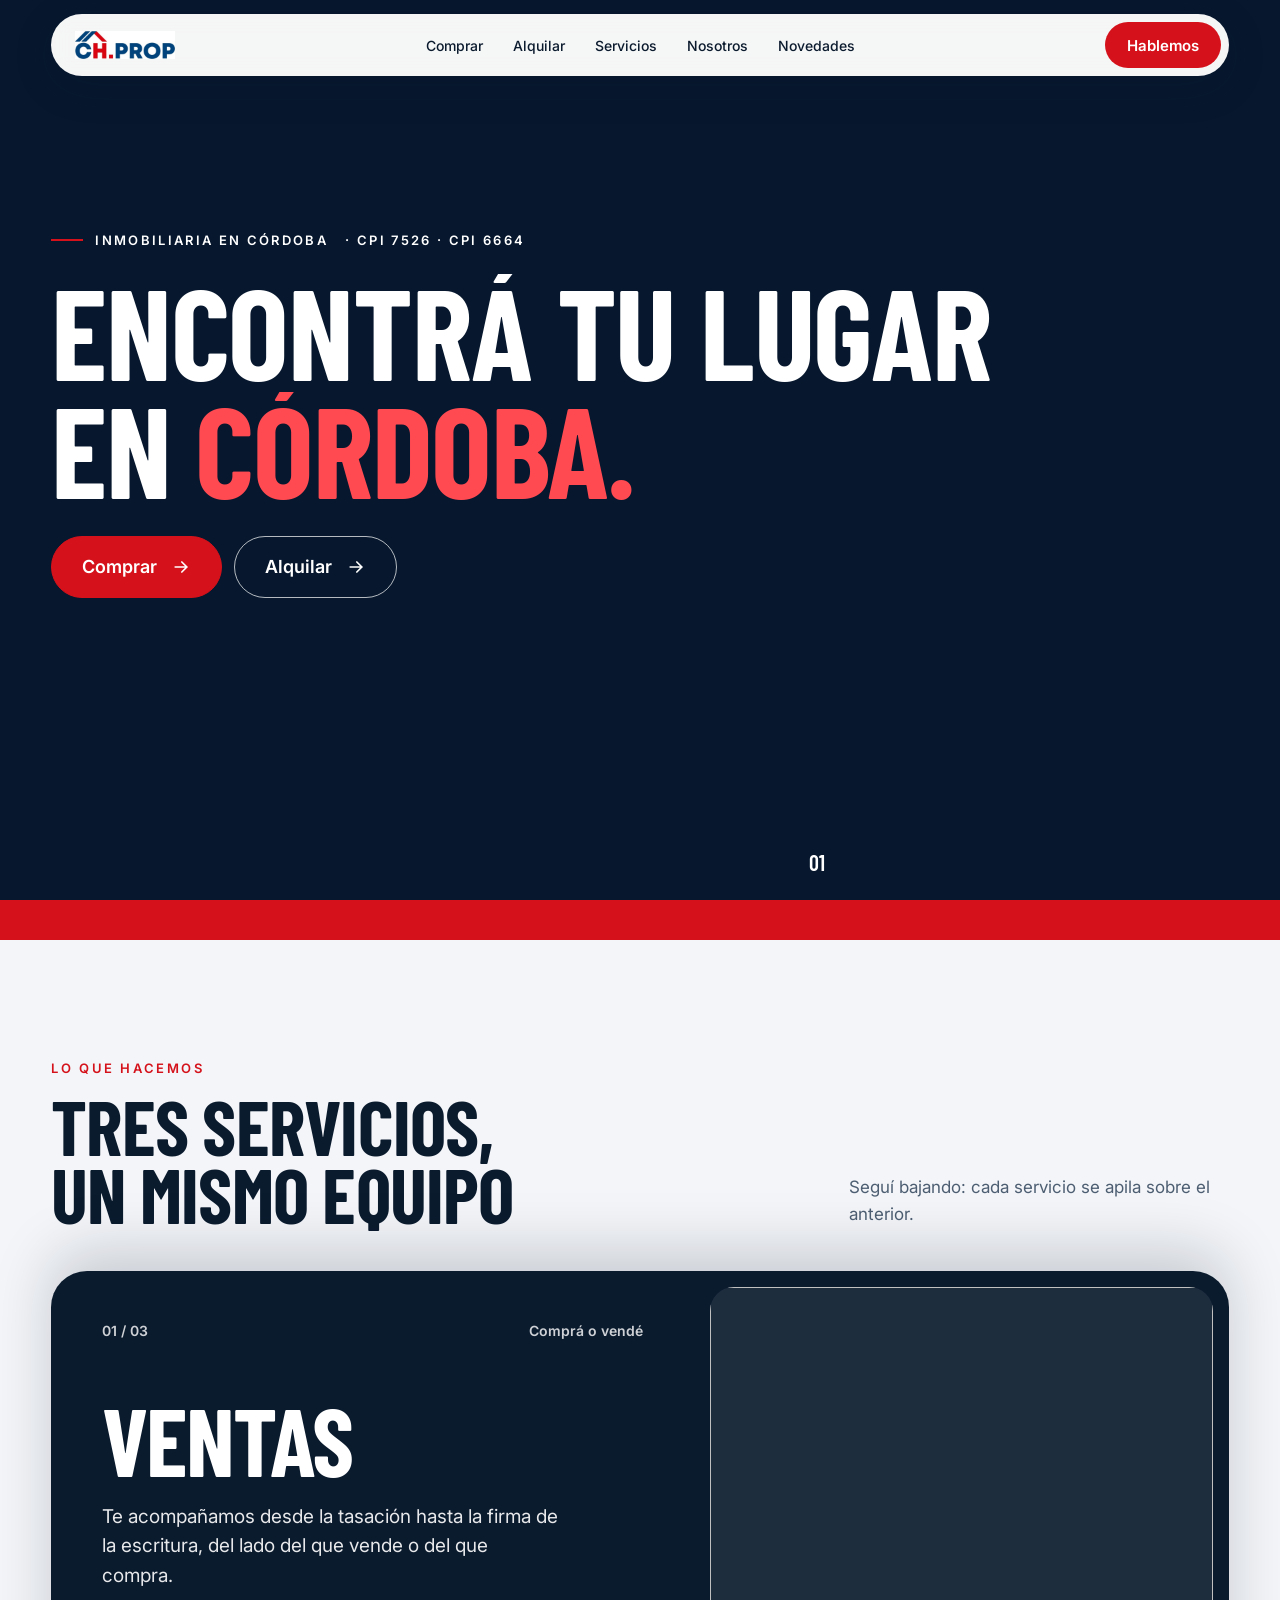
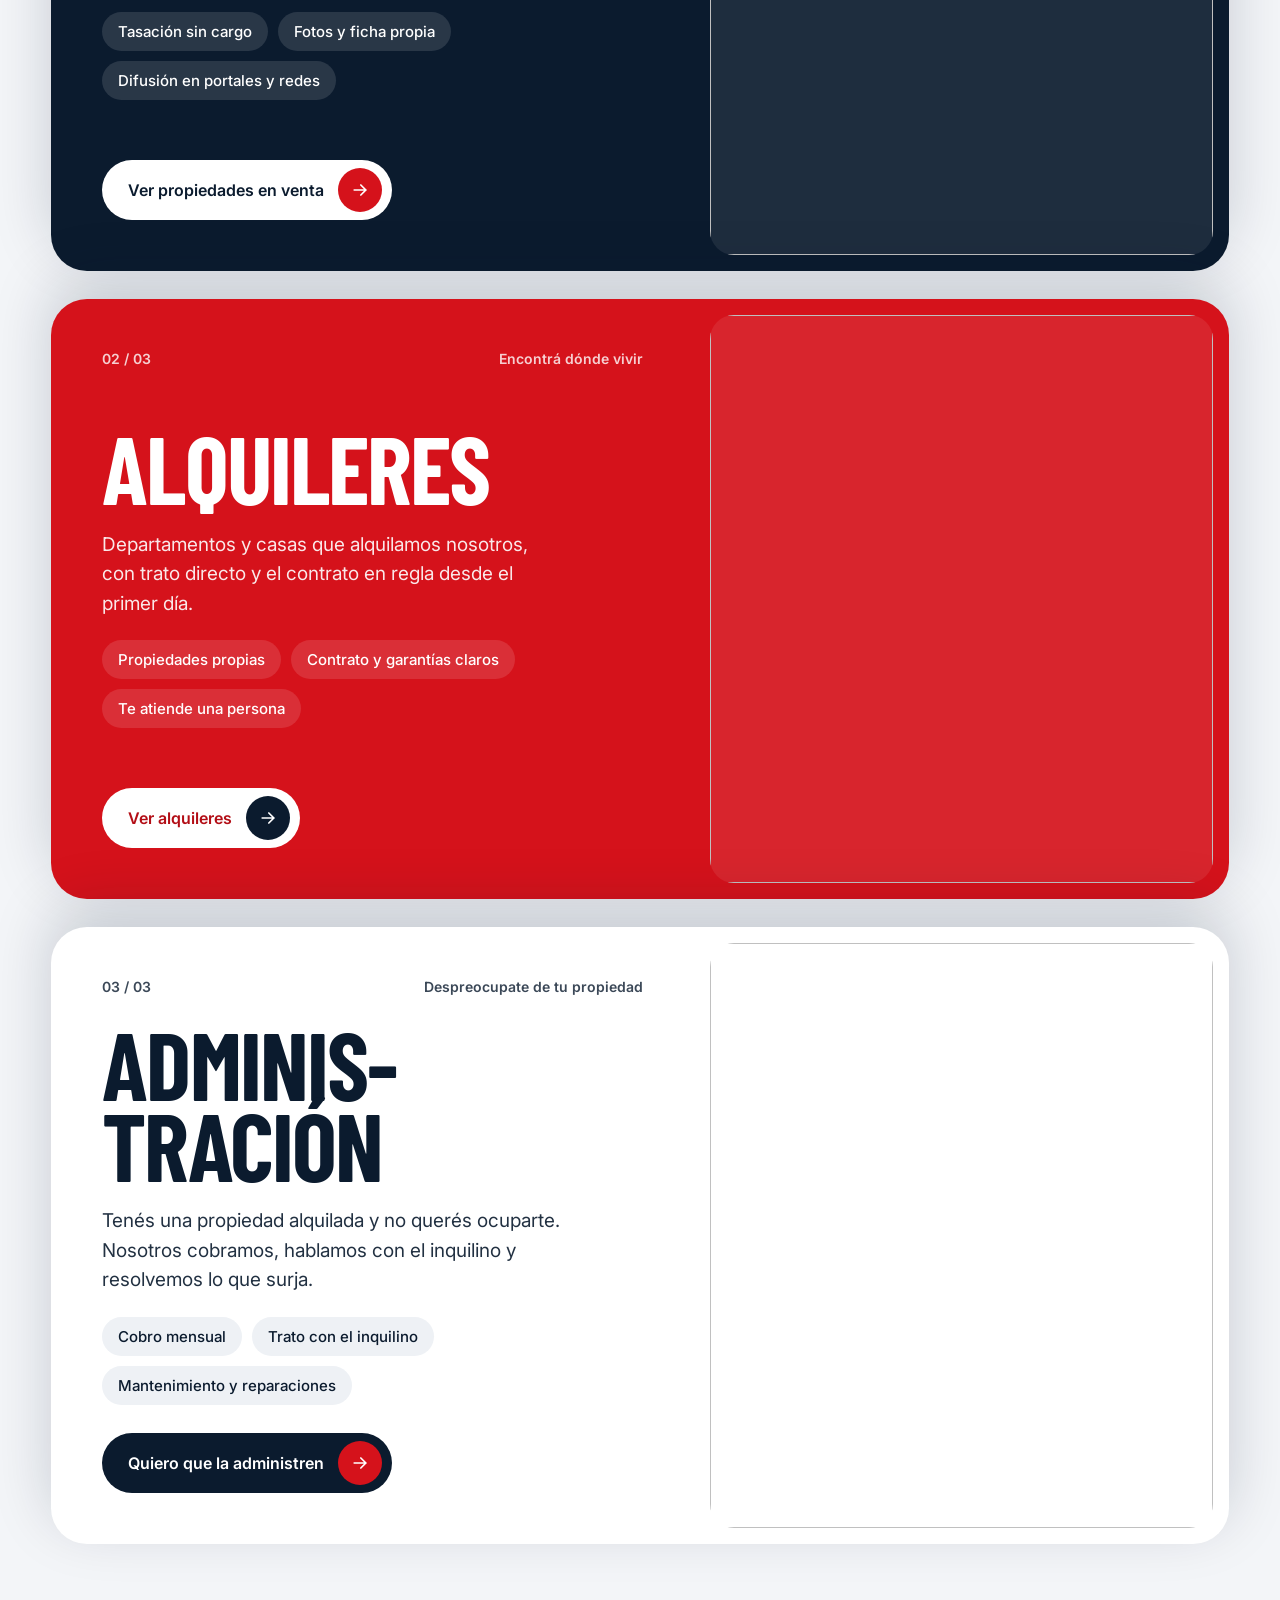
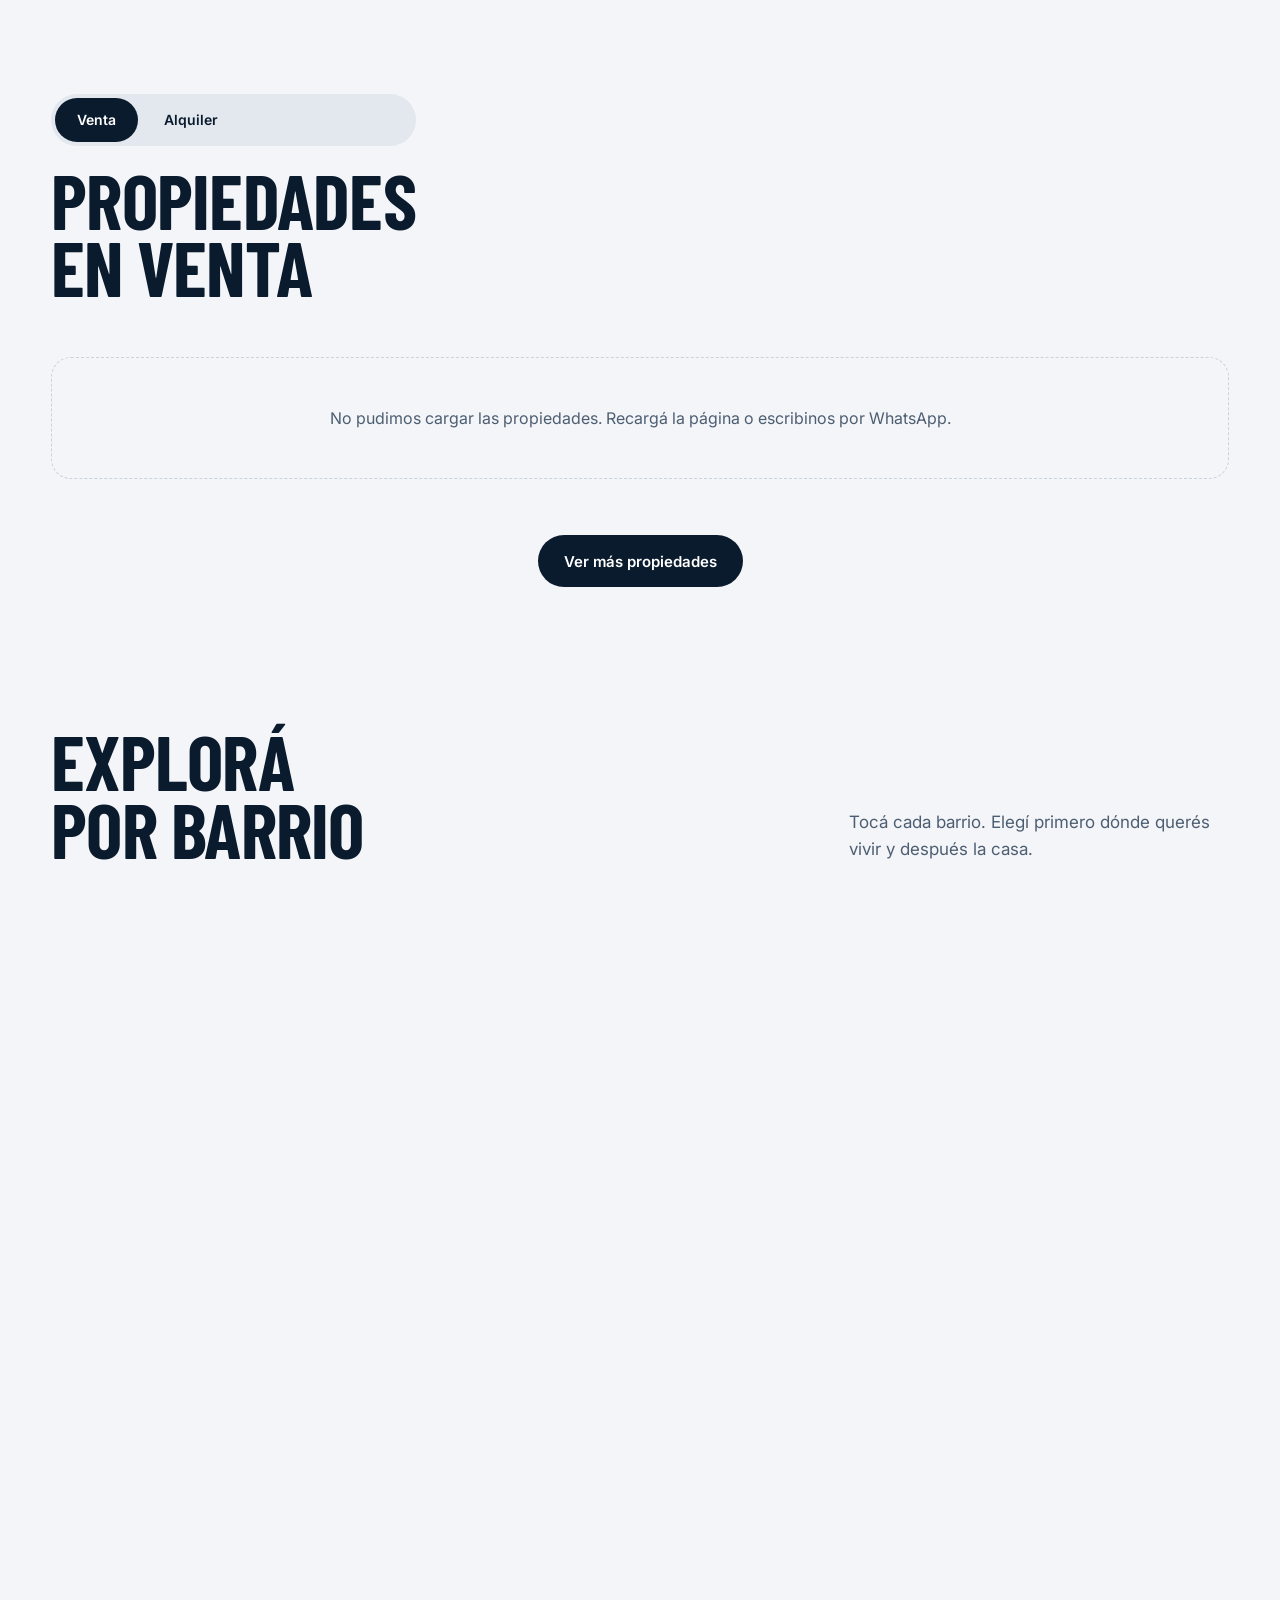
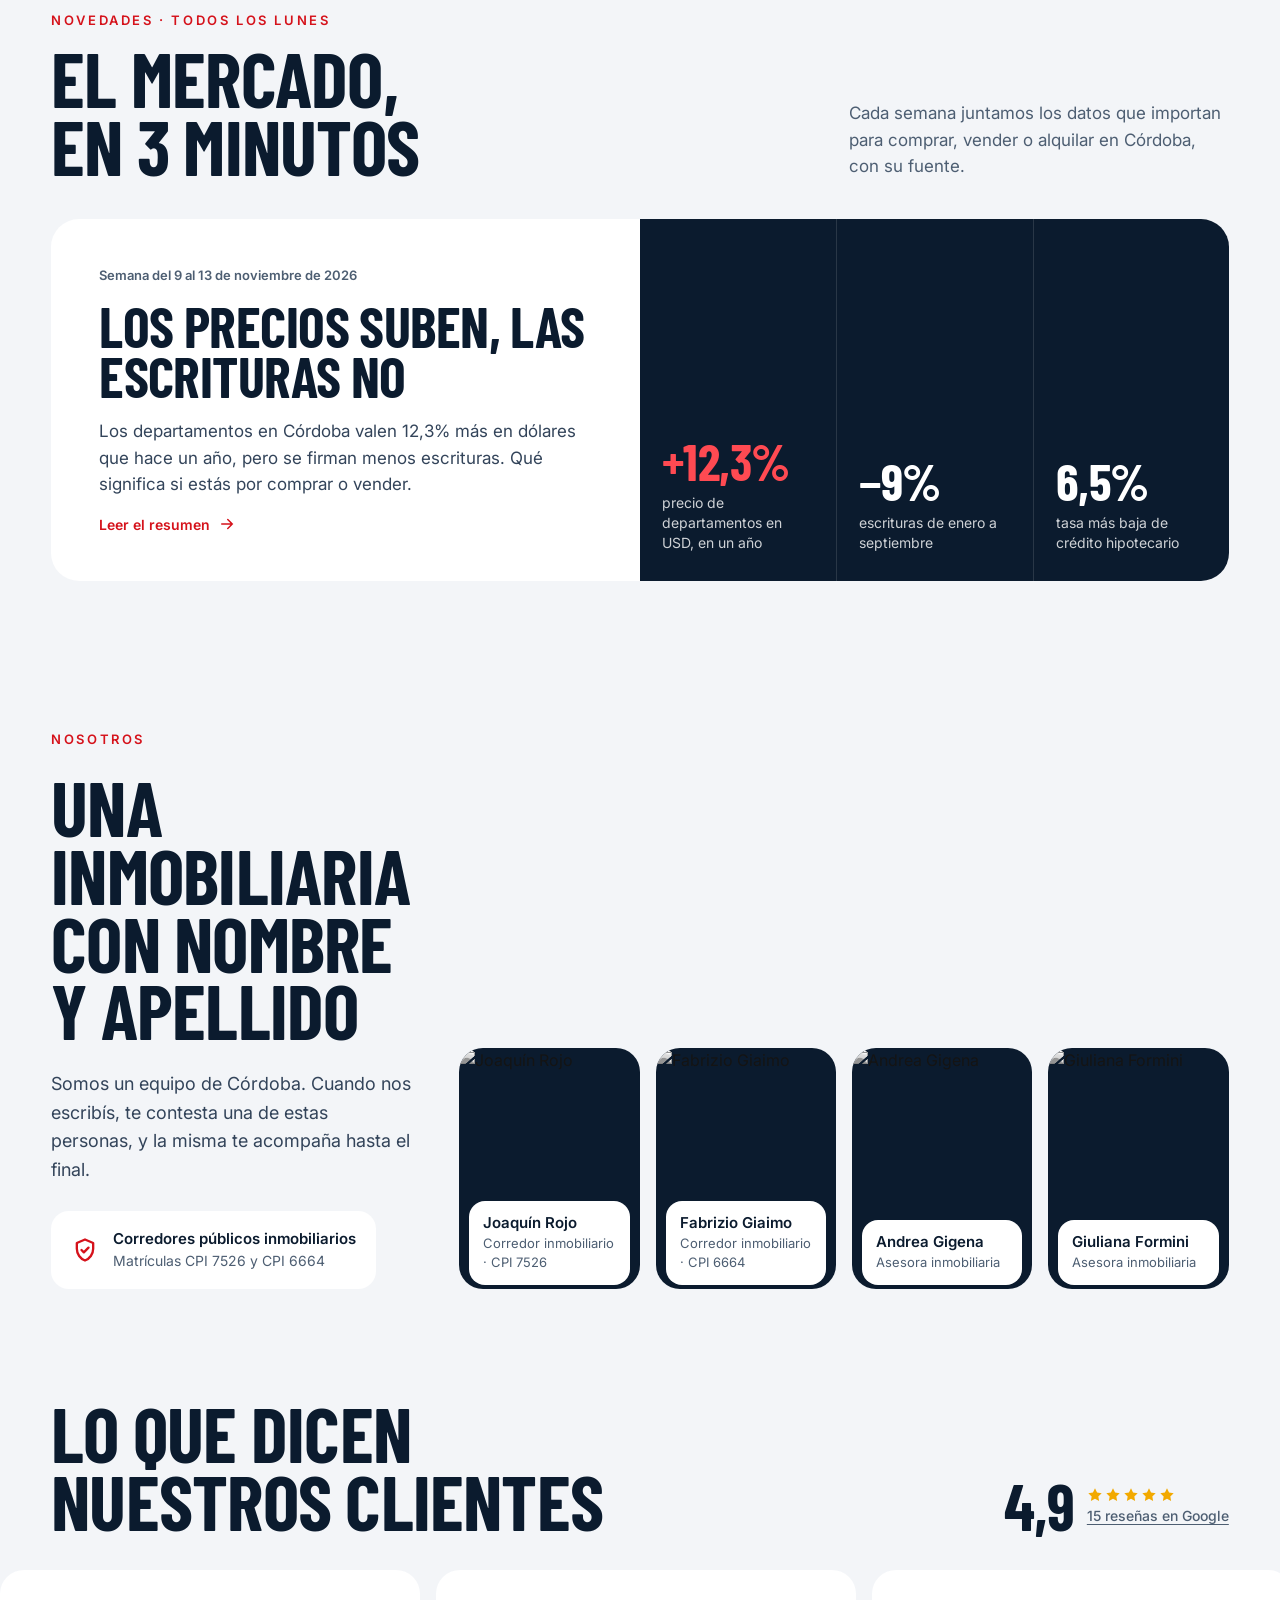
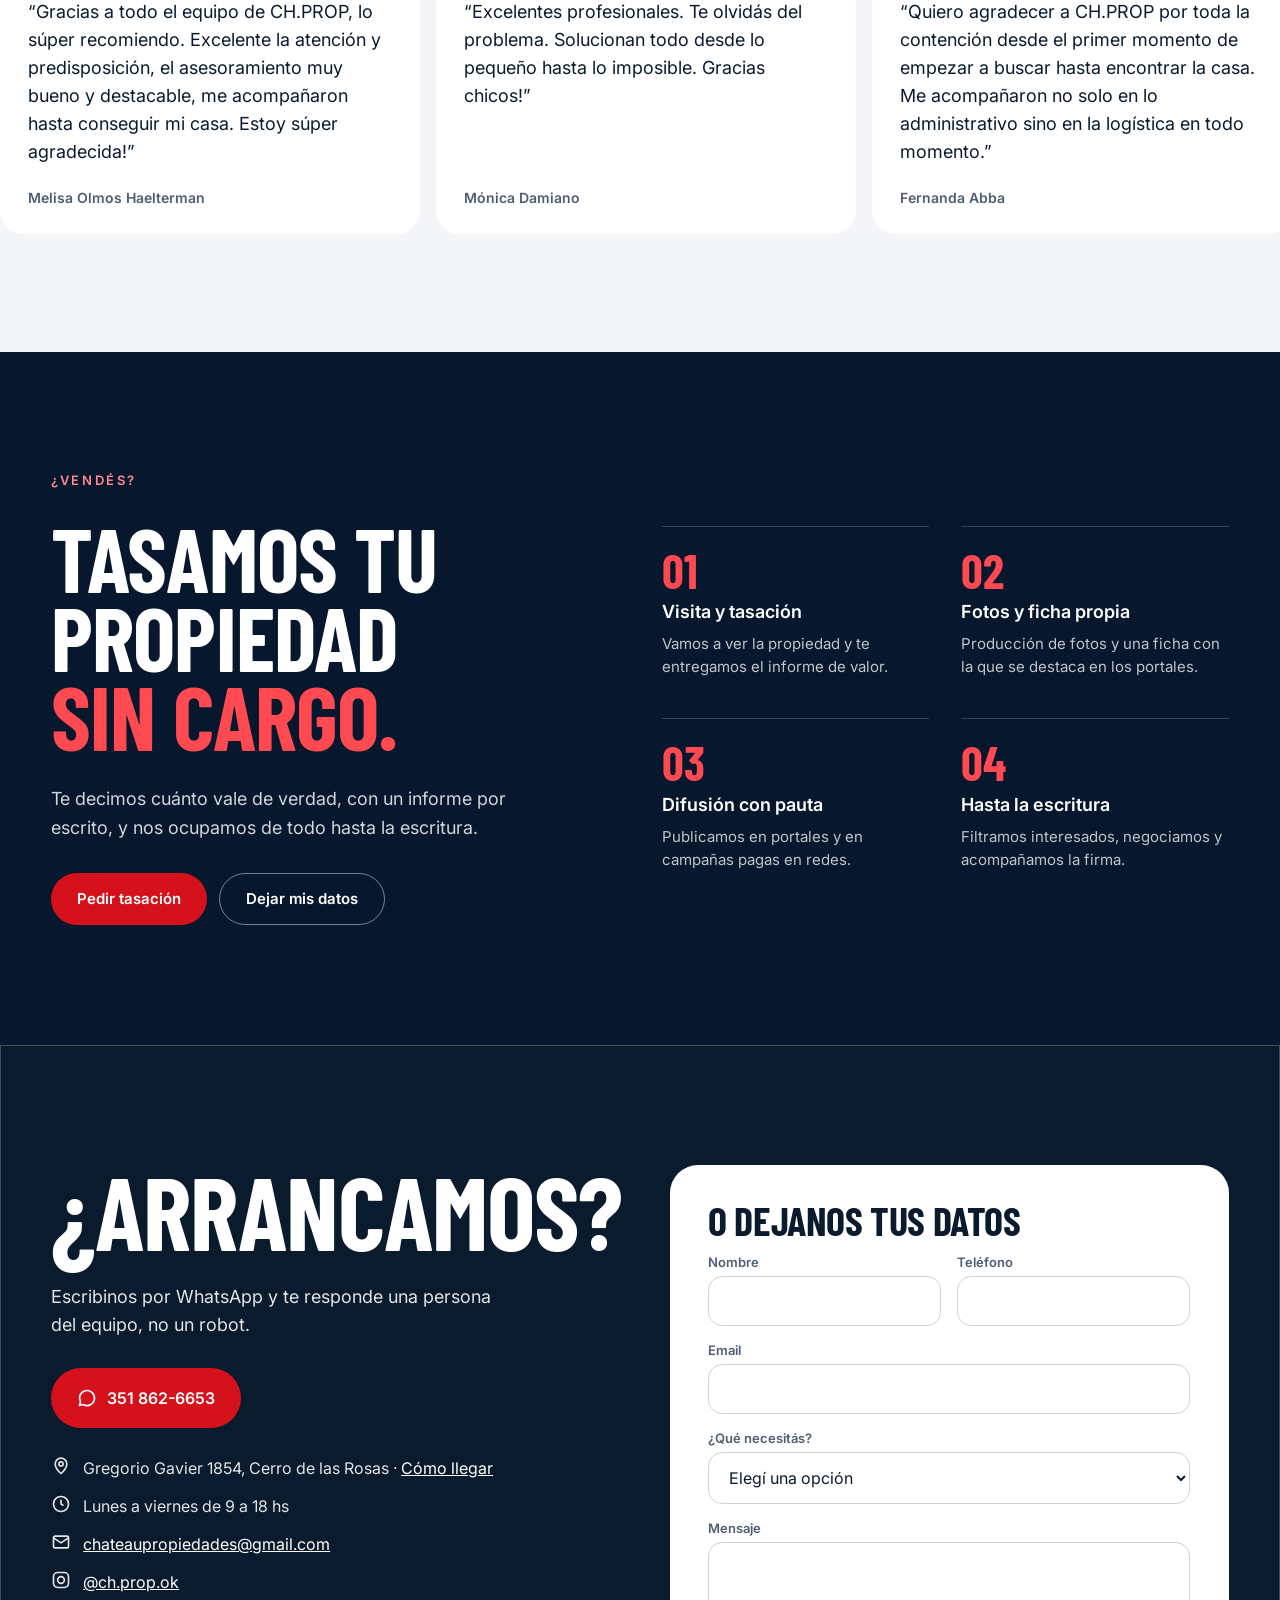
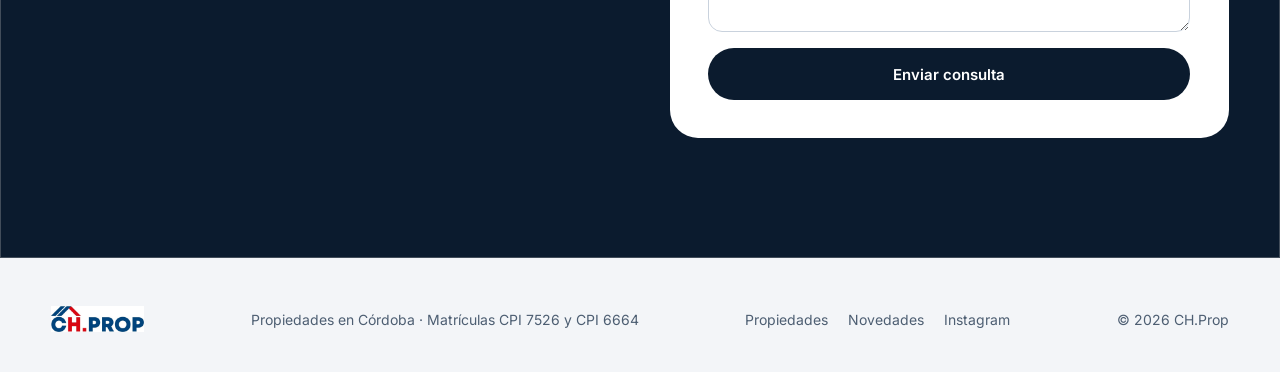
==== index.html @ 028c2600 "La página nueva: más moderna, pensada para el celular y con Novedades - Portada con las propiedades " ====
<!DOCTYPE html>
<html lang="es">
<head>
<meta charset="UTF-8">
<meta name="viewport" content="width=device-width, initial-scale=1, viewport-fit=cover">
<title>CH.Prop – Propiedades en Córdoba</title>
<meta name="description" content="Casas, departamentos y terrenos en venta y alquiler en Córdoba. Tasaciones sin cargo y administración de alquileres. Corredores matriculados CPI 7526 y CPI 6664.">
<meta name="theme-color" content="#07182E">
<meta property="og:title" content="CH.Prop – Propiedades en Córdoba">
<meta property="og:description" content="Casas, departamentos y terrenos en venta y alquiler en Córdoba.">
<meta property="og:type" content="website">
<meta property="og:url" content="https://chprop.com.ar/">
<link rel="icon" type="image/png" href="/icono-192.png">
<link rel="apple-touch-icon" href="/icono-180.png">
<link rel="preconnect" href="https://fonts.googleapis.com">
<link rel="preconnect" href="https://fonts.gstatic.com" crossorigin>
<link href="https://fonts.googleapis.com/css2?family=Barlow+Condensed:wght@500;600;700&family=Inter:wght@400;500;600&display=swap" rel="stylesheet">
<link rel="preconnect" href="https://goqwtjfwcfdesqkjqklj.supabase.co">
<link rel="stylesheet" href="/estilos.css">
<style>
/* ── HERO ── */
.hero{position:relative;height:100vh;height:100svh;min-height:640px;max-height:980px;background:var(--navy);color:#fff;overflow:hidden}
.slide{position:absolute;inset:0;opacity:0;transition:opacity 1.4s ease}
.slide img{width:100%;height:100%;object-fit:cover;transform:scale(1.04)}
.slide.on{opacity:1}
.slide.on img{animation:kb 7s ease-out forwards}
@keyframes kb{from{transform:scale(1.04)}to{transform:scale(1.16) translate(-1.5%,-1%)}}
.hero-shade{position:absolute;inset:0;background:linear-gradient(90deg,rgba(7,24,46,.85) 0%,rgba(7,24,46,.5) 55%,rgba(7,24,46,.2) 100%)}
.hero-in{position:relative;z-index:2;height:100%;display:flex;flex-direction:column;justify-content:center;gap:26px;padding-top:80px;padding-bottom:150px}
.hero-k{margin:0;font:600 13px Inter,sans-serif;letter-spacing:.18em;text-transform:uppercase;display:flex;align-items:center;gap:12px}
.hero-k::before{content:'';width:32px;height:2px;background:var(--red);flex:none}
.hero h1{margin:0;font-size:clamp(60px,10vw,156px);max-width:1000px}
.word{display:inline-block;overflow:hidden;vertical-align:bottom;padding-bottom:.04em}
.word span{display:inline-block;transform:translateY(110%);animation:up .9s var(--ease) forwards}
@keyframes up{to{transform:none}}
.hbtns{display:flex;gap:12px;flex-wrap:wrap}
.hbtn{display:inline-flex;align-items:center;gap:14px;min-height:62px;padding:0 30px;border-radius:999px;font:600 18px Inter,sans-serif;text-decoration:none;color:#fff;border:1.5px solid rgba(255,255,255,.7);transition:background .35s,color .35s,gap .35s,border-color .35s}
.hbtn:hover{background:#fff;color:var(--ink);gap:22px}
.hbtn.solid{background:var(--red);border-color:var(--red)}.hbtn.solid:hover{background:#fff;border-color:#fff;color:var(--red)}
.hero-bot{position:absolute;z-index:3;left:0;right:0;bottom:0;padding-bottom:28px}
.hero-bot .wrap{display:flex;align-items:flex-end;justify-content:space-between;gap:20px 32px;flex-wrap:wrap}
.now{display:flex;flex-direction:column;gap:6px;min-width:0;background:none;border:0;padding:0;text-align:left;color:#fff;cursor:pointer}
.now small{font:600 12px Inter,sans-serif;letter-spacing:.16em;text-transform:uppercase;color:rgba(255,255,255,.75)}
.now b{font-size:32px;font-weight:600}
.now span{font:500 15px Inter,sans-serif;color:rgba(255,255,255,.88)}
.prog{display:flex;align-items:center;gap:16px;flex:0 1 420px}
.prog .n{font-size:22px;font-weight:600}
.segs{display:flex;gap:6px;flex:1}
.seg{flex:1;padding:14px 0;background:none;border:0;cursor:pointer}
.seg i{display:block;height:3px;background:rgba(255,255,255,.28);position:relative;overflow:hidden}
.seg i::after{content:'';position:absolute;inset:0;background:#fff;transform:scaleX(0);transform-origin:left}
.seg.done i::after{transform:scaleX(1)}
.seg.run i::after{animation:fill 5.5s linear forwards}
@keyframes fill{to{transform:scaleX(1)}}

/* ── MARQUESINA ── */
.marq-b{background:var(--red);color:#fff;padding:20px 0;overflow:hidden}
.marq{display:flex;gap:56px;width:max-content;animation:mq 40s linear infinite}
.marq span{font-size:30px;font-weight:600;display:flex;align-items:center;gap:56px;white-space:nowrap}
@keyframes mq{to{transform:translateX(-50%)}}

/* ── SERVICIOS ── */
.stack{display:flex;flex-direction:column;gap:28px}
.sv{position:sticky;border-radius:36px;overflow:hidden;min-height:600px;display:flex;flex-wrap:wrap;box-shadow:0 -20px 60px rgba(7,24,46,.18)}
.sv:nth-child(1){top:96px;background:var(--ink);color:#fff}
.sv:nth-child(2){top:122px;background:var(--red);color:#fff}
.sv:nth-child(3){top:148px;background:#fff;color:var(--ink)}
.sv .txt{flex:1 1 520px;min-width:0;padding:clamp(26px,4vw,56px);display:flex;flex-direction:column;justify-content:space-between;gap:28px}
.sv .top{display:flex;justify-content:space-between;gap:12px;font:600 14px Inter,sans-serif;opacity:.8}
.sv h3{margin:0;font-size:clamp(64px,7.4vw,140px);line-height:.85;letter-spacing:-.02em}
.sv p{margin:0;font-size:19px;line-height:1.55;max-width:460px;opacity:.9}
.lst{display:flex;flex-wrap:wrap;gap:10px}
.lst span{font:500 15px Inter,sans-serif;padding:10px 16px;border-radius:999px;background:rgba(255,255,255,.12)}
.sv:nth-child(3) .lst span{background:#EEF1F5}
.pic{flex:1 1 380px;min-height:300px;position:relative;overflow:hidden;margin:16px;border-radius:24px;background:rgba(255,255,255,.08)}
.pic img{position:absolute;inset:0;width:100%;height:100%;object-fit:cover;transition:transform 1.4s var(--ease)}
.sv:hover .pic img{transform:scale(1.07)}
.cta{display:inline-flex;align-items:center;gap:14px;font:600 16px Inter,sans-serif;text-decoration:none;min-height:60px;padding:0 10px 0 26px;border-radius:999px;align-self:flex-start;transition:gap .4s;background:#fff;color:var(--ink)}
.cta:hover{gap:22px}
.cta i{width:44px;height:44px;border-radius:50%;display:flex;align-items:center;justify-content:center;transition:transform .5s;background:var(--red);color:#fff;flex:none}
.cta:hover i{transform:rotate(-45deg)}
.sv:nth-child(2) .cta{color:var(--red-d)}.sv:nth-child(2) .cta i{background:var(--ink)}
.sv:nth-child(3) .cta{background:var(--ink);color:#fff}

/* ── PROPIEDADES ── */
.seg2{display:inline-flex;background:#E3E8EE;border-radius:999px;padding:4px;gap:4px}
.seg2 button{border:0;cursor:pointer;font:600 14px Inter,sans-serif;padding:0 22px;min-height:44px;border-radius:999px;background:transparent;transition:background .3s,color .3s}
.seg2 button.on{background:var(--ink);color:#fff}
.chips{display:flex;gap:8px;overflow-x:auto;scrollbar-width:none;padding:2px}
.chips::-webkit-scrollbar{display:none}
.flt{flex:none;border:1px solid var(--line);background:transparent;cursor:pointer;font:500 14px Inter,sans-serif;min-height:44px;padding:0 18px;border-radius:999px;transition:all .3s;display:inline-flex;align-items:center;gap:8px}
.flt:hover{border-color:var(--ink)}
.flt.on{background:var(--ink);color:#fff;border-color:var(--ink)}
.grid{display:grid;grid-template-columns:repeat(auto-fill,minmax(310px,1fr));gap:48px 32px}
.card{text-decoration:none;display:flex;flex-direction:column;gap:16px;transition:transform .5s var(--ease);cursor:pointer}
.card:hover{transform:translateY(-6px)}
.card .ph{overflow:hidden;border-radius:20px;position:relative;aspect-ratio:4/3;background:#dfe5ec}
.card .ph img{width:100%;height:100%;object-fit:cover;transition:transform 1.1s var(--ease)}
.card:hover .ph img{transform:scale(1.08)}
.tag{position:absolute;top:14px;left:14px;background:#fff;font:600 12px Inter,sans-serif;padding:7px 12px;border-radius:999px;max-width:calc(100% - 28px);overflow:hidden;text-overflow:ellipsis;white-space:nowrap}
.tag.op{left:auto;right:14px;background:var(--red);color:#fff}
.card .row{display:flex;justify-content:space-between;align-items:baseline;gap:12px}
.card .price{font-size:34px}
.go{display:inline-flex;align-items:center;gap:8px;font:600 14px Inter,sans-serif;color:var(--red);flex:none}
.go svg{transition:transform .4s}.card:hover .go svg{transform:translateX(6px)}
.card .t{font:500 16px/1.4 Inter,sans-serif}
.facts{display:flex;gap:16px;flex-wrap:wrap;font-size:14px;color:var(--muted)}
.facts span{display:inline-flex;gap:6px;align-items:center}
.skel{border-radius:20px;aspect-ratio:4/3;background:linear-gradient(90deg,#e3e8ee,#eef1f5,#e3e8ee);background-size:200% 100%;animation:sk 1.2s linear infinite}
@keyframes sk{to{background-position:-200% 0}}
.empty{grid-column:1/-1;text-align:center;padding:48px 16px;color:var(--muted);border:1px dashed var(--line);border-radius:20px}

/* ── BARRIOS ── */
.bars{display:flex;gap:12px;height:560px}
.bar{position:relative;overflow:hidden;border-radius:24px;min-width:76px;flex:1 1 0%;transition:flex-grow .8s var(--ease);cursor:pointer;border:0;padding:0;text-align:left;background:var(--ink);color:#fff}
.bar.open{flex-grow:6}
.bar img{position:absolute;inset:0;width:100%;height:100%;object-fit:cover;opacity:.55;transition:opacity .8s,transform 1.2s}
.bar.open img{opacity:.9;transform:scale(1.03)}
.bar .shade{position:absolute;left:0;right:0;bottom:0;height:65%;background:linear-gradient(to top,rgba(7,24,46,.88),rgba(7,24,46,0))}
.bar .lab{position:absolute;left:16px;right:12px;bottom:22px;font-size:22px;font-weight:600;line-height:1;transition:opacity .4s}
.bar.open .lab{opacity:0}
.bar .info{position:absolute;left:28px;right:28px;bottom:28px;display:flex;flex-direction:column;gap:10px;opacity:0;transform:translateY(20px);transition:opacity .5s .25s,transform .5s .25s}
.bar.open .info{opacity:1;transform:none}
.bar .info b{font-size:clamp(40px,4.5vw,60px)}
.bar .info span{font-size:16px;color:rgba(255,255,255,.9)}
.bar .info em{font-style:normal;font:600 14px Inter,sans-serif;display:inline-flex;gap:8px;align-items:center}

/* ── NOVEDADES ── */
.news{display:flex;flex-wrap:wrap;background:#fff;border-radius:28px;overflow:hidden;text-decoration:none;transition:transform .5s var(--ease),box-shadow .5s}
.news:hover{transform:translateY(-6px);box-shadow:0 30px 70px rgba(7,24,46,.12)}
.news .a{flex:1 1 420px;display:flex;flex-direction:column;gap:18px;padding:clamp(26px,4vw,48px)}
.news .a small{font:600 13px Inter,sans-serif;color:var(--muted)}
.news .a b{font-size:clamp(38px,4.4vw,64px)}
.news .a p{margin:0;font-size:17px;line-height:1.55;color:var(--body);max-width:520px}
.news .b{flex:1 1 420px;display:grid;grid-template-columns:repeat(3,minmax(0,1fr));background:var(--ink);color:#fff}
.nstat{display:flex;flex-direction:column;justify-content:flex-end;gap:10px;padding:28px 22px;border-left:1px solid rgba(255,255,255,.12)}
.nstat:first-child{border-left:0}
.nstat b{font-size:clamp(36px,4vw,60px)}
.nstat span{font-size:14px;line-height:1.45;color:rgba(255,255,255,.8)}

/* ── NOSOTROS ── */
.team-g{display:grid;grid-template-columns:repeat(4,minmax(0,1fr));gap:16px}
.team{position:relative;border-radius:24px;overflow:hidden;aspect-ratio:3/4;background:var(--ink);margin:0}
.team img{width:100%;height:100%;object-fit:cover;filter:grayscale(1) contrast(1.05);transition:filter .7s,transform 1.2s var(--ease)}
.team:hover img{filter:none;transform:scale(1.05)}
.who{position:absolute;left:10px;right:10px;bottom:10px;background:#fff;border-radius:16px;padding:12px 14px;display:flex;flex-direction:column;gap:2px;transform:translateY(6px);transition:transform .5s var(--ease)}
.team:hover .who{transform:none}
.who b{font:600 15px Inter,sans-serif}.who span{font-size:13px;color:var(--muted)}
.seal{display:flex;align-items:center;gap:14px;padding:18px 20px;background:#fff;border-radius:18px;align-self:flex-start}

/* ── RESEÑAS ── */
.revs{display:flex;gap:16px;overflow-x:auto;scroll-snap-type:x mandatory;scrollbar-width:none;padding:4px var(--pad) 8px;margin:0 calc(var(--pad) * -1)}
.revs::-webkit-scrollbar{display:none}
.rev{flex:0 0 min(420px,82vw);scroll-snap-align:start;background:#fff;border-radius:24px;padding:28px;display:flex;flex-direction:column;justify-content:space-between;gap:24px;margin:0}
.rev blockquote{margin:0;font-size:18px;line-height:1.55}
.rev figcaption{font:600 14px Inter,sans-serif;color:var(--muted)}
.stars{display:flex;gap:2px;color:#F2A900}

/* ── VENDER ── */
.sell{background:var(--navy);color:#fff}
.sell .wrap{padding-top:120px;padding-bottom:120px;display:flex;flex-wrap:wrap;gap:64px;align-items:center}
.steps{flex:1 1 480px;display:grid;grid-template-columns:repeat(2,minmax(0,1fr));gap:40px 32px}
.step{border-top:1px solid rgba(255,255,255,.18);padding-top:22px;display:flex;flex-direction:column;gap:10px}
.step b{font-size:48px;color:var(--red-l)}
.step strong{font:600 18px Inter,sans-serif}
.step span{font-size:15px;line-height:1.55;color:rgba(255,255,255,.75)}

/* ── CONTACTO ── */
.contact{position:relative;overflow:hidden;background:var(--ink);color:#fff}
.contact>img{position:absolute;inset:0;width:100%;height:100%;object-fit:cover;opacity:.3}
.contact .wrap{position:relative;padding-top:120px;padding-bottom:120px;display:flex;flex-wrap:wrap;gap:48px;align-items:flex-start}
.contact .l{flex:1 1 420px;display:flex;flex-direction:column;gap:28px}
.info{display:flex;flex-direction:column;gap:14px;font-size:16px;color:rgba(255,255,255,.88)}
.info a{color:#fff}
.info div{display:flex;gap:12px;align-items:flex-start}
.form{flex:1 1 420px;background:#fff;color:var(--ink);border-radius:28px;padding:clamp(24px,3vw,40px);display:flex;flex-direction:column;gap:16px}
.form .two{display:grid;grid-template-columns:1fr 1fr;gap:16px}
.fld{display:flex;flex-direction:column;gap:6px}
.fld label{font:600 13px Inter,sans-serif;color:var(--muted)}
.fld input,.fld select,.fld textarea{font:400 16px Inter,sans-serif;color:var(--ink);border:1px solid var(--line);border-radius:14px;padding:14px 16px;background:#fff;width:100%}
.fld input:focus,.fld select:focus,.fld textarea:focus{outline:none;border-color:var(--ink)}

/* ── FICHA ── */
.ficha{position:fixed;inset:0;z-index:80;background:var(--ground);overflow-y:auto;overscroll-behavior:contain;transform:translateY(100%);transition:transform .6s var(--ease);visibility:hidden}
.ficha.on{transform:none;visibility:visible}
.f-bar{position:sticky;top:0;z-index:5;padding:14px var(--pad);display:flex;justify-content:space-between;align-items:center;gap:12px;background:rgba(243,245,248,.92);backdrop-filter:blur(10px);-webkit-backdrop-filter:blur(10px)}
.f-bar img{height:26px;width:auto}
.icon-b{width:48px;height:48px;border-radius:50%;border:1px solid var(--line);background:#fff;display:flex;align-items:center;justify-content:center;cursor:pointer;flex:none}
.f-head{padding-top:28px;padding-bottom:32px;display:flex;justify-content:space-between;align-items:flex-end;gap:24px;flex-wrap:wrap}
.f-head h1{margin:0;font-size:clamp(46px,7vw,100px);max-width:900px}
.pills{display:flex;gap:8px;flex-wrap:wrap}
.pills span{font:600 12px Inter,sans-serif;letter-spacing:.08em;text-transform:uppercase;padding:7px 12px;border-radius:999px;background:#fff}
.pills span:first-child{background:var(--red);color:#fff}
.f-loc{display:inline-flex;align-items:center;gap:8px;font-size:17px;color:var(--muted)}
.f-price{display:flex;flex-direction:column;align-items:flex-end;gap:4px}
.f-price small{font:500 13px Inter,sans-serif;color:var(--muted);letter-spacing:.1em;text-transform:uppercase}
.f-price b{font-size:clamp(44px,5vw,72px)}
.strip{display:flex;gap:12px;overflow-x:auto;scroll-snap-type:x mandatory;padding:0 var(--pad) 6px;scrollbar-width:none}
.strip::-webkit-scrollbar{display:none}
.shot{flex:none;height:min(620px,62vh);border:0;padding:0;border-radius:20px;overflow:hidden;cursor:zoom-in;scroll-snap-align:start;background:#dfe5ec}
.shot img{height:100%;width:auto;max-width:none;transition:transform 1s var(--ease)}
.shot:hover img{transform:scale(1.05)}
.strip-n{display:flex;justify-content:space-between;align-items:center;gap:16px;padding-top:14px;font:500 14px Inter,sans-serif;color:var(--muted)}
.strip-n button{background:none;border:0;cursor:pointer;font:600 14px Inter,sans-serif;color:var(--ink);text-decoration:underline;text-underline-offset:4px;padding:12px 0}
.f-body{padding-top:64px;padding-bottom:96px;display:flex;flex-wrap:wrap;gap:56px;align-items:flex-start}
.f-main{flex:999 1 560px;min-width:0;display:flex;flex-direction:column;gap:64px}
.stats{display:grid;grid-template-columns:repeat(auto-fit,minmax(130px,1fr));gap:0 28px}
.stat{display:flex;flex-direction:column;gap:6px;padding:22px 0;border-top:1px solid var(--line)}
.stat b{font-size:60px}.stat b small{font-size:30px}
.stat span{font:500 14px Inter,sans-serif;color:var(--muted)}
.f-sec{display:flex;flex-direction:column;gap:20px}
.f-sec h2{margin:0;font-size:46px}
.desc p{margin:0 0 16px;font-size:18px;line-height:1.65;color:var(--body);max-width:720px}
.desc p:first-child{font-size:20px;color:var(--ink)}
.desc{max-height:none;overflow:hidden;position:relative}
.desc.clip{max-height:260px}
.desc.clip::after{content:'';position:absolute;left:0;right:0;bottom:0;height:90px;background:linear-gradient(rgba(243,245,248,0),var(--ground))}
.more{align-self:flex-start;background:none;border:0;padding:10px 0;cursor:pointer;font:600 15px Inter,sans-serif;color:var(--red)}
.feats{display:grid;grid-template-columns:repeat(auto-fit,minmax(260px,1fr));gap:0 40px}
.feat{display:flex;align-items:center;gap:12px;font-size:16px;padding:15px 0;border-bottom:1px solid var(--line-l)}
.feat svg{flex:none}
.video{position:relative;aspect-ratio:16/9;border-radius:24px;overflow:hidden;background:#000}
.video iframe{position:absolute;inset:0;width:100%;height:100%;border:0}
.side{flex:1 1 340px;position:sticky;top:96px;display:flex;flex-direction:column;gap:16px}
.box{background:#fff;border-radius:28px;padding:30px;display:flex;flex-direction:column;gap:14px;box-shadow:0 20px 60px rgba(7,24,46,.08)}
.box b.disp{font-size:50px}
.box .btn{width:100%}
.box2{background:var(--ink);color:#fff;border-radius:28px;padding:26px 30px;display:flex;flex-direction:column;gap:10px}
.mbar{display:none}
.lb{position:fixed;inset:0;z-index:90;background:rgba(5,14,28,.97);display:none;flex-direction:column;color:#fff}
.lb.on{display:flex}
.lb-top{display:flex;justify-content:space-between;align-items:center;padding:16px var(--pad)}
.lb-mid{flex:1;min-height:0;display:flex;align-items:center;justify-content:center;gap:16px;padding:0 clamp(8px,3vw,40px) 24px}
.lb-mid img{max-height:100%;max-width:100%;object-fit:contain;flex:1;min-width:0;animation:zin .4s var(--ease)}
@keyframes zin{from{opacity:0;transform:scale(.97)}to{opacity:1;transform:none}}
.lb .icon-b{background:rgba(255,255,255,.08);border-color:rgba(255,255,255,.35);color:#fff}

/* ── CELULAR ── */
@media (max-width:900px){
  .hero{min-height:600px}
  .hero-in{padding-bottom:170px;gap:22px}
  .hero h1{font-size:clamp(54px,15vw,96px)}
  .hbtns{display:grid;grid-template-columns:1fr 1fr;gap:10px;max-width:440px}
  .hbtn{justify-content:center;min-height:58px;padding:0 16px;font-size:17px}
  .hero-bot{padding-bottom:20px}
  .hero-bot .wrap{flex-direction:column;align-items:stretch;gap:12px}
  .now b{font-size:26px}
  .prog{flex:none}
  .marq span{font-size:24px;gap:40px}.marq{gap:40px}
  .sv{min-height:0;border-radius:28px}
  .sv:nth-child(1){top:78px}.sv:nth-child(2){top:94px}.sv:nth-child(3){top:110px}
  .sv .txt{flex-basis:100%;gap:18px;padding:22px 22px 18px}
  .sv .txt>div:nth-child(2){gap:16px!important}
  .sv h3{font-size:clamp(54px,16vw,72px)}
  .sv p{font-size:16px}
  .lst{gap:8px}
  .lst span{font-size:13px;padding:7px 12px}
  .pic{flex-basis:100%;min-height:0;height:120px;margin:0 12px 12px;border-radius:18px}
  .hero-k .cpi{display:none}
  .cta{width:100%;justify-content:space-between}
  .grid{grid-template-columns:1fr;gap:40px}
  .bars{flex-direction:column;height:auto}
  .bar,.bar.open{flex:none;height:92px;transition:height .7s var(--ease)}
  .bar.open{height:360px}
  .bar .lab{top:50%;bottom:auto;transform:translateY(-50%);left:24px;font-size:28px}
  .news .b{grid-template-columns:1fr}
  .nstat{flex-direction:row;align-items:center;justify-content:flex-start;gap:16px;padding:18px 24px;border-left:0;border-top:1px solid rgba(255,255,255,.12)}
  .nstat:first-child{border-top:0}
  .nstat b{min-width:112px}
  .team-g{grid-template-columns:repeat(2,minmax(0,1fr));gap:12px}
  .who{transform:none;padding:10px 12px}
  .team img{filter:none}
  .steps{grid-template-columns:1fr;gap:28px}
  .sell .wrap,.contact .wrap{padding-top:88px;padding-bottom:88px}
  .form .two{grid-template-columns:1fr}
  .f-price{align-items:flex-start}
  .shot{height:58vh}
  .f-body{padding-top:44px;padding-bottom:140px;gap:44px}
  .f-main{gap:48px}
  .stat b{font-size:48px}
  .f-sec h2{font-size:38px}
  .side{display:none}
  .mbar{display:flex;position:fixed;left:0;right:0;bottom:0;z-index:6;gap:10px;align-items:center;padding:12px 16px calc(12px + env(safe-area-inset-bottom));background:#fff;box-shadow:0 -10px 30px rgba(7,24,46,.12)}
  .mbar b{font-size:30px;flex:1;min-width:0;white-space:nowrap;overflow:hidden;text-overflow:ellipsis}
  .mbar .btn{min-height:50px;padding:0 20px}
  .lb-mid .icon-b{display:none}
}
@media (max-width:420px){
  .hbtns{grid-template-columns:1fr 1fr}
  .who b{font-size:14px}.who span{font-size:12px}
}
</style>
</head>
<body>

<!-- NAVEGACIÓN -->
<header class="nav">
  <div class="nav-in">
    <a href="/" class="nav-logo" aria-label="CH.Prop — inicio"><img src="/logo-chprop.png" alt="CH.Prop" width="100" height="28"></a>
    <nav class="nav-links" aria-label="Principal">
      <a href="#propiedades" data-op="Venta">Comprar</a>
      <a href="#propiedades" data-op="Alquiler">Alquilar</a>
      <a href="#servicios">Servicios</a>
      <a href="#nosotros">Nosotros</a>
      <a href="#novedades">Novedades</a>
    </nav>
    <a class="btn red nav-cta" href="#contacto">Hablemos</a>
    <button class="burger" id="burger" aria-label="Abrir menú" aria-expanded="false"><svg width="22" height="22" viewBox="0 0 24 24" fill="none" stroke="currentColor" stroke-width="2" stroke-linecap="round" aria-hidden="true"><path d="M4 8h16M4 16h16"/></svg></button>
  </div>
</header>

<div class="menu" id="menu" aria-hidden="true">
  <div class="menu-top">
    <img src="/logo-chprop.png" alt="CH.Prop" style="height:24px;width:auto;background:#fff;border-radius:8px;padding:6px 10px;box-sizing:content-box">
    <button class="menu-x" id="menu-x" aria-label="Cerrar menú"><svg width="22" height="22" viewBox="0 0 24 24" fill="none" stroke="currentColor" stroke-width="2" stroke-linecap="round" aria-hidden="true"><path d="M6 6l12 12M18 6 6 18"/></svg></button>
  </div>
  <nav aria-label="Menú">
    <a href="#propiedades" data-op="Venta">Comprar</a>
    <a href="#propiedades" data-op="Alquiler">Alquilar</a>
    <a href="#servicios">Servicios</a>
    <a href="#nosotros">Nosotros</a>
    <a href="#novedades">Novedades</a>
    <a href="#contacto"><span>Hablemos</span></a>
  </nav>
  <a class="btn red" href="https://wa.me/5493518626653" target="_blank" rel="noopener" style="width:100%">WhatsApp · 351 862-6653</a>
</div>

<main>
<!-- HERO -->
<section class="hero" id="inicio">
  <div id="slides" aria-hidden="true"></div>
  <div class="hero-shade"></div>
  <div class="wrap hero-in">
    <p class="hero-k fade" style="animation-delay:.2s">Inmobiliaria en Córdoba<span class="cpi">&nbsp;· CPI 7526 · CPI 6664</span></p>
    <h1 class="disp">
      <span class="word"><span style="animation-delay:.25s">Encontrá</span></span>
      <span class="word"><span style="animation-delay:.35s">tu</span></span>
      <span class="word"><span style="animation-delay:.45s">lugar</span></span><br>
      <span class="word"><span style="animation-delay:.6s">en</span></span>
      <span class="word"><span style="animation-delay:.7s;color:var(--red-l)">Córdoba.</span></span>
    </h1>
    <div class="hbtns fade" style="animation-delay:.9s">
      <a class="hbtn solid" href="#propiedades" data-op="Venta">Comprar<svg width="20" height="20" viewBox="0 0 24 24" fill="none" stroke="currentColor" stroke-width="2" stroke-linecap="round" aria-hidden="true"><path d="M5 12h14M13 6l6 6-6 6"/></svg></a>
      <a class="hbtn" href="#propiedades" data-op="Alquiler">Alquilar<svg width="20" height="20" viewBox="0 0 24 24" fill="none" stroke="currentColor" stroke-width="2" stroke-linecap="round" aria-hidden="true"><path d="M5 12h14M13 6l6 6-6 6"/></svg></a>
    </div>
  </div>
  <div class="hero-bot fade" style="animation-delay:1.1s">
    <div class="wrap">
      <button class="now" id="now" type="button" hidden><small id="now-k"></small><b class="disp" id="now-t"></b><span id="now-p"></span></button>
      <div class="prog" id="prog" hidden><span class="disp n" id="prog-n">01</span><div class="segs" id="segs"></div><span class="disp n" id="prog-t" style="color:rgba(255,255,255,.6)"></span></div>
    </div>
  </div>
</section>

<!-- MARQUESINA -->
<div class="marq-b" aria-hidden="true"><div class="marq" id="marq"></div></div>

<!-- SERVICIOS -->
<section id="servicios" class="wrap" style="padding-top:120px;padding-bottom:40px;display:flex;flex-direction:column;gap:44px">
  <div class="head rv">
    <div style="display:flex;flex-direction:column;gap:16px"><span class="kicker">Lo que hacemos</span><h2 class="disp h2">Tres servicios,<br>un mismo equipo</h2></div>
    <p class="lead">Seguí bajando: cada servicio se apila sobre el anterior.</p>
  </div>
  <div class="stack">
    <article class="sv">
      <div class="txt">
        <div class="top"><span>01 / 03</span><span>Comprá o vendé</span></div>
        <div style="display:flex;flex-direction:column;gap:22px">
          <h3 class="disp">Ventas</h3>
          <p>Te acompañamos desde la tasación hasta la firma de la escritura, del lado del que vende o del que compra.</p>
          <div class="lst"><span>Tasación sin cargo</span><span>Fotos y ficha propia</span><span>Difusión en portales y redes</span></div>
        </div>
        <a class="cta" href="#propiedades" data-op="Venta">Ver propiedades en venta<i><svg width="20" height="20" viewBox="0 0 24 24" fill="none" stroke="currentColor" stroke-width="2" stroke-linecap="round" aria-hidden="true"><path d="M5 12h14M13 6l6 6-6 6"/></svg></i></a>
      </div>
      <div class="pic"><img data-pic="Venta" alt="" loading="lazy"></div>
    </article>
    <article class="sv">
      <div class="txt">
        <div class="top"><span>02 / 03</span><span>Encontrá dónde vivir</span></div>
        <div style="display:flex;flex-direction:column;gap:22px">
          <h3 class="disp">Alquileres</h3>
          <p>Departamentos y casas que alquilamos nosotros, con trato directo y el contrato en regla desde el primer día.</p>
          <div class="lst"><span>Propiedades propias</span><span>Contrato y garantías claros</span><span>Te atiende una persona</span></div>
        </div>
        <a class="cta" href="#propiedades" data-op="Alquiler">Ver alquileres<i><svg width="20" height="20" viewBox="0 0 24 24" fill="none" stroke="currentColor" stroke-width="2" stroke-linecap="round" aria-hidden="true"><path d="M5 12h14M13 6l6 6-6 6"/></svg></i></a>
      </div>
      <div class="pic"><img data-pic="Alquiler" alt="" loading="lazy"></div>
    </article>
    <article class="sv">
      <div class="txt">
        <div class="top"><span>03 / 03</span><span>Despreocupate de tu propiedad</span></div>
        <div style="display:flex;flex-direction:column;gap:22px">
          <h3 class="disp">Adminis&shy;tración</h3>
          <p>Tenés una propiedad alquilada y no querés ocuparte. Nosotros cobramos, hablamos con el inquilino y resolvemos lo que surja.</p>
          <div class="lst"><span>Cobro mensual</span><span>Trato con el inquilino</span><span>Mantenimiento y reparaciones</span></div>
        </div>
        <a class="cta" href="#contacto" data-consulta="Poner en alquiler mi propiedad">Quiero que la administren<i><svg width="20" height="20" viewBox="0 0 24 24" fill="none" stroke="currentColor" stroke-width="2" stroke-linecap="round" aria-hidden="true"><path d="M5 12h14M13 6l6 6-6 6"/></svg></i></a>
      </div>
      <div class="pic"><img data-pic="Alquiler2" alt="" loading="lazy"></div>
    </article>
  </div>
</section>

<!-- PROPIEDADES -->
<section id="propiedades" class="wrap" style="padding-top:110px;padding-bottom:80px;display:flex;flex-direction:column;gap:40px;scroll-margin-top:70px">
  <div class="head rv">
    <div style="display:flex;flex-direction:column;gap:20px">
      <div class="seg2" role="tablist" aria-label="Operación">
        <button type="button" role="tab" data-tab="Venta" class="on">Venta</button>
        <button type="button" role="tab" data-tab="Alquiler">Alquiler</button>
      </div>
      <h2 class="disp h2" id="list-title">Propiedades<br>en venta</h2>
    </div>
    <div class="chips" id="chips" style="max-width:100%"></div>
  </div>
  <div class="grid" id="grid" aria-live="polite">
    <div class="skel"></div><div class="skel"></div><div class="skel"></div>
  </div>
  <div style="display:flex;justify-content:center"><button type="button" class="btn dark" id="more" hidden>Ver más propiedades</button></div>
</section>

<!-- BARRIOS -->
<section id="barrios" class="wrap" style="padding-top:60px;padding-bottom:110px;display:flex;flex-direction:column;gap:40px">
  <div class="head rv">
    <h2 class="disp h2">Explorá<br>por barrio</h2>
    <p class="lead">Tocá cada barrio. Elegí primero dónde querés vivir y después la casa.</p>
  </div>
  <div class="bars rv" id="bars"></div>
</section>

<!-- NOVEDADES -->
<section id="novedades" class="wrap" style="padding-top:40px;padding-bottom:110px;display:flex;flex-direction:column;gap:40px">
  <div class="head rv">
    <div style="display:flex;flex-direction:column;gap:16px"><span class="kicker">Novedades · todos los lunes</span><h2 class="disp h2">El mercado,<br>en 3 minutos</h2></div>
    <p class="lead">Cada semana juntamos los datos que importan para comprar, vender o alquilar en Córdoba, con su fuente.</p>
  </div>
  <a class="news rv" href="/novedades.html">
    <div class="a">
      <small>Semana del 9 al 13 de noviembre de 2026</small>
      <b class="disp">Los precios suben, las escrituras no</b>
      <p>Los departamentos en Córdoba valen 12,3% más en dólares que hace un año, pero se firman menos escrituras. Qué significa si estás por comprar o vender.</p>
      <span class="go">Leer el resumen<svg width="18" height="18" viewBox="0 0 24 24" fill="none" stroke="currentColor" stroke-width="2" stroke-linecap="round" aria-hidden="true"><path d="M5 12h14M13 6l6 6-6 6"/></svg></span>
    </div>
    <div class="b">
      <div class="nstat"><b class="disp" style="color:var(--red-l)">+12,3%</b><span>precio de departamentos en USD, en un año</span></div>
      <div class="nstat"><b class="disp">−9%</b><span>escrituras de enero a septiembre</span></div>
      <div class="nstat"><b class="disp">6,5%</b><span>tasa más baja de crédito hipotecario</span></div>
    </div>
  </a>
</section>

<!-- NOSOTROS -->
<section id="nosotros" class="wrap" style="padding-top:40px;padding-bottom:110px;display:flex;flex-wrap:wrap;gap:48px;align-items:flex-end">
  <div style="flex:1 1 360px;display:flex;flex-direction:column;gap:26px">
    <span class="kicker rv">Nosotros</span>
    <h2 class="disp h2 rv">Una inmobiliaria<br>con nombre<br>y apellido</h2>
    <p class="rv" style="margin:0;max-width:420px;font-size:18px;line-height:1.6;color:var(--body)">Somos un equipo de Córdoba. Cuando nos escribís, te contesta una de estas personas, y la misma te acompaña hasta el final.</p>
    <div class="seal rv">
      <svg width="28" height="28" viewBox="0 0 24 24" fill="none" stroke="#D5121B" stroke-width="2" stroke-linecap="round" stroke-linejoin="round" aria-hidden="true"><path d="M12 3l7 3v5c0 4.5-3 8.5-7 10-4-1.5-7-5.5-7-10V6z"/><path d="M9 12l2 2 4-4"/></svg>
      <span style="display:flex;flex-direction:column;gap:2px"><b style="font:600 15px Inter,sans-serif">Corredores públicos inmobiliarios</b><span style="font-size:14px;color:var(--muted)">Matrículas CPI 7526 y CPI 6664</span></span>
    </div>
  </div>
  <div class="team-g" style="flex:999 1 620px;min-width:0">
    <figure class="team rv"><img src="https://goqwtjfwcfdesqkjqklj.supabase.co/storage/v1/object/public/equipo-fotos/b554eba1-2490-45c4-b51c-a0cd0e4c2d01/1786073376391.jpeg" alt="Joaquín Rojo" loading="lazy"><figcaption class="who"><b>Joaquín Rojo</b><span>Corredor inmobiliario · CPI 7526</span></figcaption></figure>
    <figure class="team rv"><img src="https://goqwtjfwcfdesqkjqklj.supabase.co/storage/v1/object/public/equipo-fotos/3f88d3a8-c702-4cc6-b695-d0eec06cfba7/1786073390183.jpeg" alt="Fabrizio Giaimo" loading="lazy"><figcaption class="who"><b>Fabrizio Giaimo</b><span>Corredor inmobiliario · CPI 6664</span></figcaption></figure>
    <figure class="team rv"><img src="https://goqwtjfwcfdesqkjqklj.supabase.co/storage/v1/object/public/equipo-fotos/d09ed53c-a2cd-4cca-8907-4644b52c36c5/1786073397739.jpeg" alt="Andrea Gigena" loading="lazy"><figcaption class="who"><b>Andrea Gigena</b><span>Asesora inmobiliaria</span></figcaption></figure>
    <figure class="team rv"><img src="https://goqwtjfwcfdesqkjqklj.supabase.co/storage/v1/object/public/equipo-fotos/7a380bc6-2c55-447f-9499-3c307fa28cf2/1786073403294.jpeg" alt="Giuliana Formini" loading="lazy"><figcaption class="who"><b>Giuliana Formini</b><span>Asesora inmobiliaria</span></figcaption></figure>
  </div>
</section>

<!-- RESEÑAS -->
<section class="wrap" style="padding-bottom:110px;display:flex;flex-direction:column;gap:32px">
  <div class="head rv">
    <h2 class="disp h2">Lo que dicen<br>nuestros clientes</h2>
    <a href="https://www.google.com/maps?cid=6036558929392774481" target="_blank" rel="noopener" style="display:flex;align-items:center;gap:12px;text-decoration:none">
      <span class="disp" style="font-size:64px">4,9</span>
      <span style="display:flex;flex-direction:column;gap:4px"><span class="stars" aria-label="5 estrellas"><svg width="16" height="16" viewBox="0 0 24 24" fill="currentColor" aria-hidden="true"><path d="M12 2l3.09 6.26L22 9.27l-5 4.87L18.18 21 12 17.77 5.82 21 7 14.14 2 9.27l6.91-1.01z"/></svg><svg width="16" height="16" viewBox="0 0 24 24" fill="currentColor" aria-hidden="true"><path d="M12 2l3.09 6.26L22 9.27l-5 4.87L18.18 21 12 17.77 5.82 21 7 14.14 2 9.27l6.91-1.01z"/></svg><svg width="16" height="16" viewBox="0 0 24 24" fill="currentColor" aria-hidden="true"><path d="M12 2l3.09 6.26L22 9.27l-5 4.87L18.18 21 12 17.77 5.82 21 7 14.14 2 9.27l6.91-1.01z"/></svg><svg width="16" height="16" viewBox="0 0 24 24" fill="currentColor" aria-hidden="true"><path d="M12 2l3.09 6.26L22 9.27l-5 4.87L18.18 21 12 17.77 5.82 21 7 14.14 2 9.27l6.91-1.01z"/></svg><svg width="16" height="16" viewBox="0 0 24 24" fill="currentColor" aria-hidden="true"><path d="M12 2l3.09 6.26L22 9.27l-5 4.87L18.18 21 12 17.77 5.82 21 7 14.14 2 9.27l6.91-1.01z"/></svg></span><span style="font:500 14px Inter,sans-serif;color:var(--muted);text-decoration:underline;text-underline-offset:3px">15 reseñas en Google</span></span>
    </a>
  </div>
  <div class="revs rv">
    <figure class="rev"><blockquote>“Gracias a todo el equipo de CH.PROP, lo súper recomiendo. Excelente la atención y predisposición, el asesoramiento muy bueno y destacable, me acompañaron hasta conseguir mi casa. Estoy súper agradecida!”</blockquote><figcaption>Melisa Olmos Haelterman</figcaption></figure>
    <figure class="rev"><blockquote>“Excelentes profesionales. Te olvidás del problema. Solucionan todo desde lo pequeño hasta lo imposible. Gracias chicos!”</blockquote><figcaption>Mónica Damiano</figcaption></figure>
    <figure class="rev"><blockquote>“Quiero agradecer a CH.PROP por toda la contención desde el primer momento de empezar a buscar hasta encontrar la casa. Me acompañaron no solo en lo administrativo sino en la logística en todo momento.”</blockquote><figcaption>Fernanda Abba</figcaption></figure>
    <figure class="rev"><blockquote>“Súper agradecidos con CH.Prop, nos acompañaron en todo el proceso para llegar a nuestra casa. Excelente predisposición y atención!”</blockquote><figcaption>Lorena Petrini</figcaption></figure>
    <figure class="rev"><blockquote>“Excelente atención; de primera los chicos; de primera.”</blockquote><figcaption>Ruben Barrientos</figcaption></figure>
  </div>
</section>

<!-- VENDER -->
<section class="sell" id="vender">
  <div class="wrap">
    <div style="flex:1 1 460px;display:flex;flex-direction:column;gap:30px">
      <span class="kicker rv" style="color:#FF8A8F">¿Vendés?</span>
      <h2 class="disp rv" style="margin:0;font-size:clamp(56px,7vw,112px)">Tasamos tu<br>propiedad<br><span style="color:var(--red-l)">sin cargo.</span></h2>
      <p class="rv" style="margin:0;max-width:480px;font-size:18px;line-height:1.6;color:rgba(255,255,255,.82)">Te decimos cuánto vale de verdad, con un informe por escrito, y nos ocupamos de todo hasta la escritura.</p>
      <div class="rv" style="display:flex;gap:12px;flex-wrap:wrap">
        <a class="btn red" href="https://wa.me/5493518626653?text=Hola%2C%20quiero%20tasar%20mi%20propiedad" target="_blank" rel="noopener">Pedir tasación</a>
        <a class="btn ghost" href="#contacto" data-consulta="Tasar mi propiedad">Dejar mis datos</a>
      </div>
    </div>
    <div class="steps">
      <div class="step rv"><b class="disp">01</b><strong>Visita y tasación</strong><span>Vamos a ver la propiedad y te entregamos el informe de valor.</span></div>
      <div class="step rv"><b class="disp">02</b><strong>Fotos y ficha propia</strong><span>Producción de fotos y una ficha con la que se destaca en los portales.</span></div>
      <div class="step rv"><b class="disp">03</b><strong>Difusión con pauta</strong><span>Publicamos en portales y en campañas pagas en redes.</span></div>
      <div class="step rv"><b class="disp">04</b><strong>Hasta la escritura</strong><span>Filtramos interesados, negociamos y acompañamos la firma.</span></div>
    </div>
  </div>
</section>

<!-- CONTACTO -->
<section class="contact" id="contacto">
  <img id="contact-bg" alt="" loading="lazy">
  <div class="wrap">
    <div class="l">
      <h2 class="disp rv" style="margin:0;font-size:clamp(56px,8vw,128px)">¿Arrancamos?</h2>
      <p class="rv" style="margin:0;max-width:460px;font-size:18px;line-height:1.6;color:rgba(255,255,255,.88)">Escribinos por WhatsApp y te responde una persona del equipo, no un robot.</p>
      <a class="btn red rv" href="https://wa.me/5493518626653" target="_blank" rel="noopener" style="align-self:flex-start;min-height:60px;font-size:16px">
        <svg width="20" height="20" viewBox="0 0 24 24" fill="none" stroke="currentColor" stroke-width="2" stroke-linecap="round" stroke-linejoin="round" aria-hidden="true"><path d="M21 12a9 9 0 0 1-13.5 7.8L3 21l1.2-4.5A9 9 0 1 1 21 12z"/></svg>
        351 862-6653
      </a>
      <div class="info rv">
        <div><svg width="20" height="20" viewBox="0 0 24 24" fill="none" stroke="currentColor" stroke-width="2" aria-hidden="true"><path d="M12 21s-7-6.2-7-11.5A7 7 0 0 1 19 9.5C19 14.8 12 21 12 21z"/><circle cx="12" cy="9.5" r="2.5"/></svg><span>Gregorio Gavier 1854, Cerro de las Rosas · <a href="https://www.google.com/maps?cid=6036558929392774481" target="_blank" rel="noopener">Cómo llegar</a></span></div>
        <div><svg width="20" height="20" viewBox="0 0 24 24" fill="none" stroke="currentColor" stroke-width="2" aria-hidden="true"><circle cx="12" cy="12" r="9"/><path d="M12 7v5l3 2"/></svg><span>Lunes a viernes de 9 a 18 hs</span></div>
        <div><svg width="20" height="20" viewBox="0 0 24 24" fill="none" stroke="currentColor" stroke-width="2" aria-hidden="true"><rect x="3" y="5" width="18" height="14" rx="2"/><path d="m3 7 9 6 9-6"/></svg><a href="mailto:chateaupropiedades@gmail.com">chateaupropiedades@gmail.com</a></div>
        <div><svg width="20" height="20" viewBox="0 0 24 24" fill="none" stroke="currentColor" stroke-width="2" aria-hidden="true"><rect x="3" y="3" width="18" height="18" rx="5"/><circle cx="12" cy="12" r="4"/></svg><a href="https://www.instagram.com/ch.prop.ok" target="_blank" rel="noopener">@ch.prop.ok</a></div>
      </div>
    </div>
    <form class="form rv" id="contact-form" novalidate>
      <input type="hidden" name="access_key" value="a162d0be-1fe1-4ae3-8811-d285692daff6">
      <input type="hidden" name="subject" value="Nueva consulta desde chprop.com.ar">
      <input type="hidden" name="cc" value="rojo.joaquin88@gmail.com">
      <input type="checkbox" name="botcheck" style="display:none" tabindex="-1" autocomplete="off">
      <b class="disp" style="font-size:40px">O dejanos tus datos</b>
      <div class="two">
        <div class="fld"><label for="f-n">Nombre</label><input id="f-n" name="nombre" autocomplete="name" required></div>
        <div class="fld"><label for="f-t">Teléfono</label><input id="f-t" name="telefono" type="tel" autocomplete="tel" inputmode="tel"></div>
      </div>
      <div class="fld"><label for="f-e">Email</label><input id="f-e" name="email" type="email" autocomplete="email" required></div>
      <div class="fld"><label for="f-c">¿Qué necesitás?</label>
        <select id="f-c" name="consulta"><option value="">Elegí una opción</option><option>Comprar una propiedad</option><option>Alquilar una propiedad</option><option>Tasar mi propiedad</option><option>Poner en alquiler mi propiedad</option><option>Otro</option></select></div>
      <div class="fld"><label for="f-m">Mensaje</label><textarea id="f-m" name="mensaje" rows="3"></textarea></div>
      <button class="btn dark" type="submit" id="f-send" style="width:100%">Enviar consulta</button>
      <p id="f-err" hidden style="margin:0;color:var(--red);font-size:14px">No se pudo enviar. Probá de nuevo o escribinos por WhatsApp.</p>
      <p id="f-ok" hidden style="margin:0;font-size:16px">¡Gracias! Te contactamos a la brevedad.</p>
    </form>
  </div>
</section>
</main>

<footer class="foot">
  <div class="foot-in">
    <img src="/logo-chprop.png" alt="CH.Prop" loading="lazy">
    <span>Propiedades en Córdoba · Matrículas CPI 7526 y CPI 6664</span>
    <nav aria-label="Pie"><a href="#propiedades">Propiedades</a><a href="/novedades.html">Novedades</a><a href="https://www.instagram.com/ch.prop.ok" target="_blank" rel="noopener">Instagram</a></nav>
    <span>© <span id="year">2026</span> CH.Prop</span>
  </div>
</footer>

<!-- FICHA DE PROPIEDAD -->
<div class="ficha" id="ficha" role="dialog" aria-modal="true" aria-label="Ficha de la propiedad" aria-hidden="true">
  <div class="f-bar">
    <button class="icon-b" id="f-close" type="button" aria-label="Volver"><svg width="20" height="20" viewBox="0 0 24 24" fill="none" stroke="currentColor" stroke-width="2" stroke-linecap="round" aria-hidden="true"><path d="M19 12H5M11 6l-6 6 6 6"/></svg></button>
    <img src="/logo-chprop.png" alt="CH.Prop">
    <button class="icon-b" id="f-share" type="button" aria-label="Compartir"><svg width="20" height="20" viewBox="0 0 24 24" fill="none" stroke="currentColor" stroke-width="2" stroke-linecap="round" aria-hidden="true"><path d="M12 3v13M7 8l5-5 5 5M5 14v5a2 2 0 0 0 2 2h10a2 2 0 0 0 2-2v-5"/></svg></button>
  </div>
  <div id="f-content"></div>
</div>

<div class="lb" id="lb" role="dialog" aria-modal="true" aria-label="Fotos">
  <div class="lb-top"><span class="disp" style="font-size:26px" id="lb-n"></span><button class="icon-b" id="lb-x" type="button" aria-label="Cerrar"><svg width="22" height="22" viewBox="0 0 24 24" fill="none" stroke="currentColor" stroke-width="2" stroke-linecap="round" aria-hidden="true"><path d="M6 6l12 12M18 6 6 18"/></svg></button></div>
  <div class="lb-mid" id="lb-mid">
    <button class="icon-b" id="lb-p" type="button" aria-label="Foto anterior"><svg width="22" height="22" viewBox="0 0 24 24" fill="none" stroke="currentColor" stroke-width="2" stroke-linecap="round" aria-hidden="true"><path d="M15 6l-6 6 6 6"/></svg></button>
    <img id="lb-img" alt="">
    <button class="icon-b" id="lb-nx" type="button" aria-label="Foto siguiente"><svg width="22" height="22" viewBox="0 0 24 24" fill="none" stroke="currentColor" stroke-width="2" stroke-linecap="round" aria-hidden="true"><path d="M9 6l6 6-6 6"/></svg></button>
  </div>
</div>

<script src="/app.js"></script>
</body>
</html>
---- estilos.css ----
/* CH.Prop — estilos compartidos por la home y Novedades */
:root{
  --ink:#0B1B2E;--navy:#07182E;--red:#D5121B;--red-d:#B30E16;--red-l:#FF4A52;
  --ground:#F3F5F8;--muted:#4D5E72;--body:#33445A;--line:#C9D2DD;--line-l:#DCE2E9;
  --pad:clamp(16px,4vw,56px);--max:1328px;
  --ease:cubic-bezier(.2,.8,.2,1);
}
*,*::before,*::after{box-sizing:border-box}
html{scroll-behavior:smooth;-webkit-text-size-adjust:100%}
body{margin:0;font-family:Inter,system-ui,sans-serif;color:var(--ink);background:var(--ground);line-height:1.5;overflow-x:clip}
img{max-width:100%;display:block}
a{color:inherit}
button{font:inherit;color:inherit}
:focus-visible{outline:3px solid var(--red);outline-offset:3px}
.disp{font-family:'Barlow Condensed',sans-serif;text-transform:uppercase;letter-spacing:-.01em;line-height:.88;font-weight:700}
.wrap{max-width:var(--max);margin:0 auto;padding-left:var(--pad);padding-right:var(--pad)}
.kicker{font:600 13px Inter,sans-serif;letter-spacing:.2em;text-transform:uppercase;color:var(--red)}
.h2{margin:0;font-size:clamp(46px,6vw,88px)}
.lead{margin:0;font-size:17px;line-height:1.55;color:var(--muted);max-width:380px}
.sr{position:absolute;width:1px;height:1px;overflow:hidden;clip:rect(0 0 0 0);white-space:nowrap}
.head{display:flex;justify-content:space-between;align-items:flex-end;gap:24px;flex-wrap:wrap}

/* aparición al bajar */
.rv{opacity:0;transform:translateY(40px);transition:opacity .9s var(--ease),transform .9s var(--ease)}
.rv.in{opacity:1;transform:none}
.fade{opacity:0;animation:fi 1s ease forwards}
@keyframes fi{from{opacity:0;transform:translateY(16px)}to{opacity:1;transform:none}}

/* botones */
.btn{display:inline-flex;align-items:center;justify-content:center;gap:10px;min-height:52px;padding:0 26px;border-radius:999px;font:600 15px Inter,sans-serif;text-decoration:none;border:0;cursor:pointer;transition:transform .3s,background .3s,color .3s,border-color .3s}
.btn:hover{transform:translateY(-2px)}
.btn.red{background:var(--red);color:#fff}.btn.red:hover{background:var(--red-d)}
.btn.dark{background:var(--ink);color:#fff}.btn.dark:hover{background:#1C3150}
.btn.ghost{border:1px solid rgba(255,255,255,.45);color:#fff;background:transparent}.btn.ghost:hover{background:rgba(255,255,255,.1)}
.btn.line{border:1px solid var(--line);background:transparent;color:var(--ink)}.btn.line:hover{border-color:var(--ink)}

/* navegación */
.nav{position:fixed;top:14px;left:0;right:0;z-index:60;padding:0 var(--pad);pointer-events:none}
.nav-in{pointer-events:auto;max-width:var(--max);margin:0 auto;background:rgba(255,255,255,.96);backdrop-filter:blur(10px);-webkit-backdrop-filter:blur(10px);border-radius:999px;padding:8px 8px 8px 24px;display:flex;align-items:center;justify-content:space-between;gap:16px;box-shadow:0 10px 40px rgba(7,24,46,.16)}
.nav-logo img{height:28px;width:auto}
.nav-links{display:flex;gap:26px}
.nav-links a{text-decoration:none;font:500 14px Inter,sans-serif;position:relative;padding:12px 2px}
.nav-links a::after{content:'';position:absolute;left:0;right:0;bottom:6px;height:2px;background:var(--red);transform:scaleX(0);transform-origin:left;transition:transform .35s ease}
.nav-links a:hover::after{transform:scaleX(1)}
.nav-cta{min-height:46px;padding:0 22px}
.burger{display:none;width:46px;height:46px;border-radius:50%;border:0;background:var(--ink);color:#fff;align-items:center;justify-content:center;cursor:pointer}
.menu{position:fixed;inset:0;z-index:70;background:var(--navy);color:#fff;display:flex;flex-direction:column;padding:24px var(--pad) 32px;transform:translateY(-100%);transition:transform .6s var(--ease);visibility:hidden}
.menu.on{transform:none;visibility:visible}
.menu-top{display:flex;justify-content:space-between;align-items:center}
.menu-x{width:46px;height:46px;border-radius:50%;border:1px solid rgba(255,255,255,.35);background:none;color:#fff;display:flex;align-items:center;justify-content:center;cursor:pointer}
.menu nav{flex:1;display:flex;flex-direction:column;justify-content:center;gap:6px}
.menu nav a{font-family:'Barlow Condensed',sans-serif;font-weight:700;text-transform:uppercase;font-size:clamp(48px,13vw,72px);line-height:1.02;text-decoration:none;opacity:0;transform:translateY(24px);transition:opacity .5s,transform .5s var(--ease)}
.menu.on nav a{opacity:1;transform:none}
.menu.on nav a:nth-child(2){transition-delay:.05s}.menu.on nav a:nth-child(3){transition-delay:.1s}.menu.on nav a:nth-child(4){transition-delay:.15s}.menu.on nav a:nth-child(5){transition-delay:.2s}.menu.on nav a:nth-child(6){transition-delay:.25s}
.menu nav a span{color:var(--red-l)}

/* pie */
.foot{padding:48px var(--pad) 40px;background:var(--ground)}
.foot-in{max-width:var(--max);margin:0 auto;display:flex;justify-content:space-between;align-items:center;gap:20px 32px;flex-wrap:wrap;font-size:14px;color:var(--muted)}
.foot-in img{height:26px;width:auto}
.foot-in nav{display:flex;gap:20px;flex-wrap:wrap}
.foot-in a{color:var(--muted);text-decoration:none}.foot-in a:hover{color:var(--red)}

@media (max-width:900px){
  .nav-links,.nav-cta{display:none!important}
  .burger{display:flex}
  .nav{top:10px}
  .nav-in{padding:6px 6px 6px 18px}
  .nav-logo img{height:24px}
}
@media (prefers-reduced-motion:reduce){
  *,*::before,*::after{animation:none!important;transition:none!important}
  .rv,.fade{opacity:1!important;transform:none!important}
}
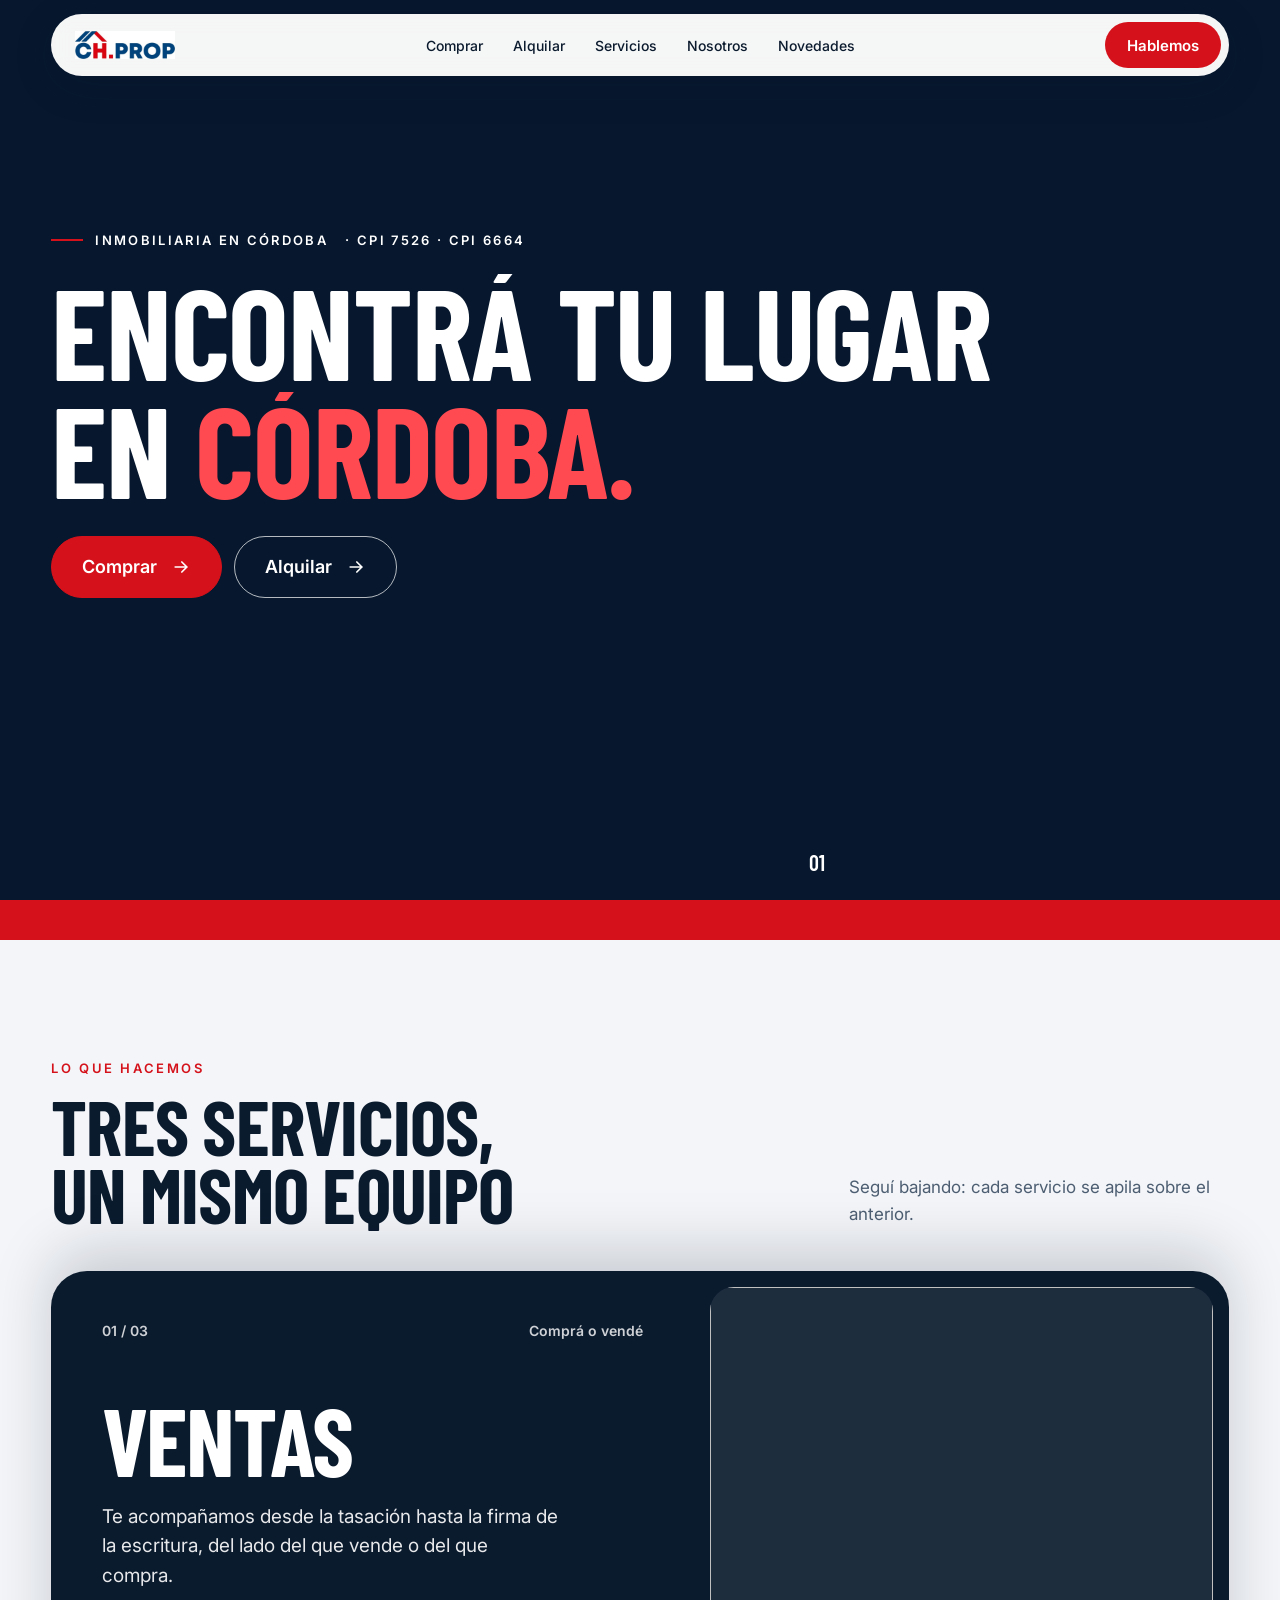
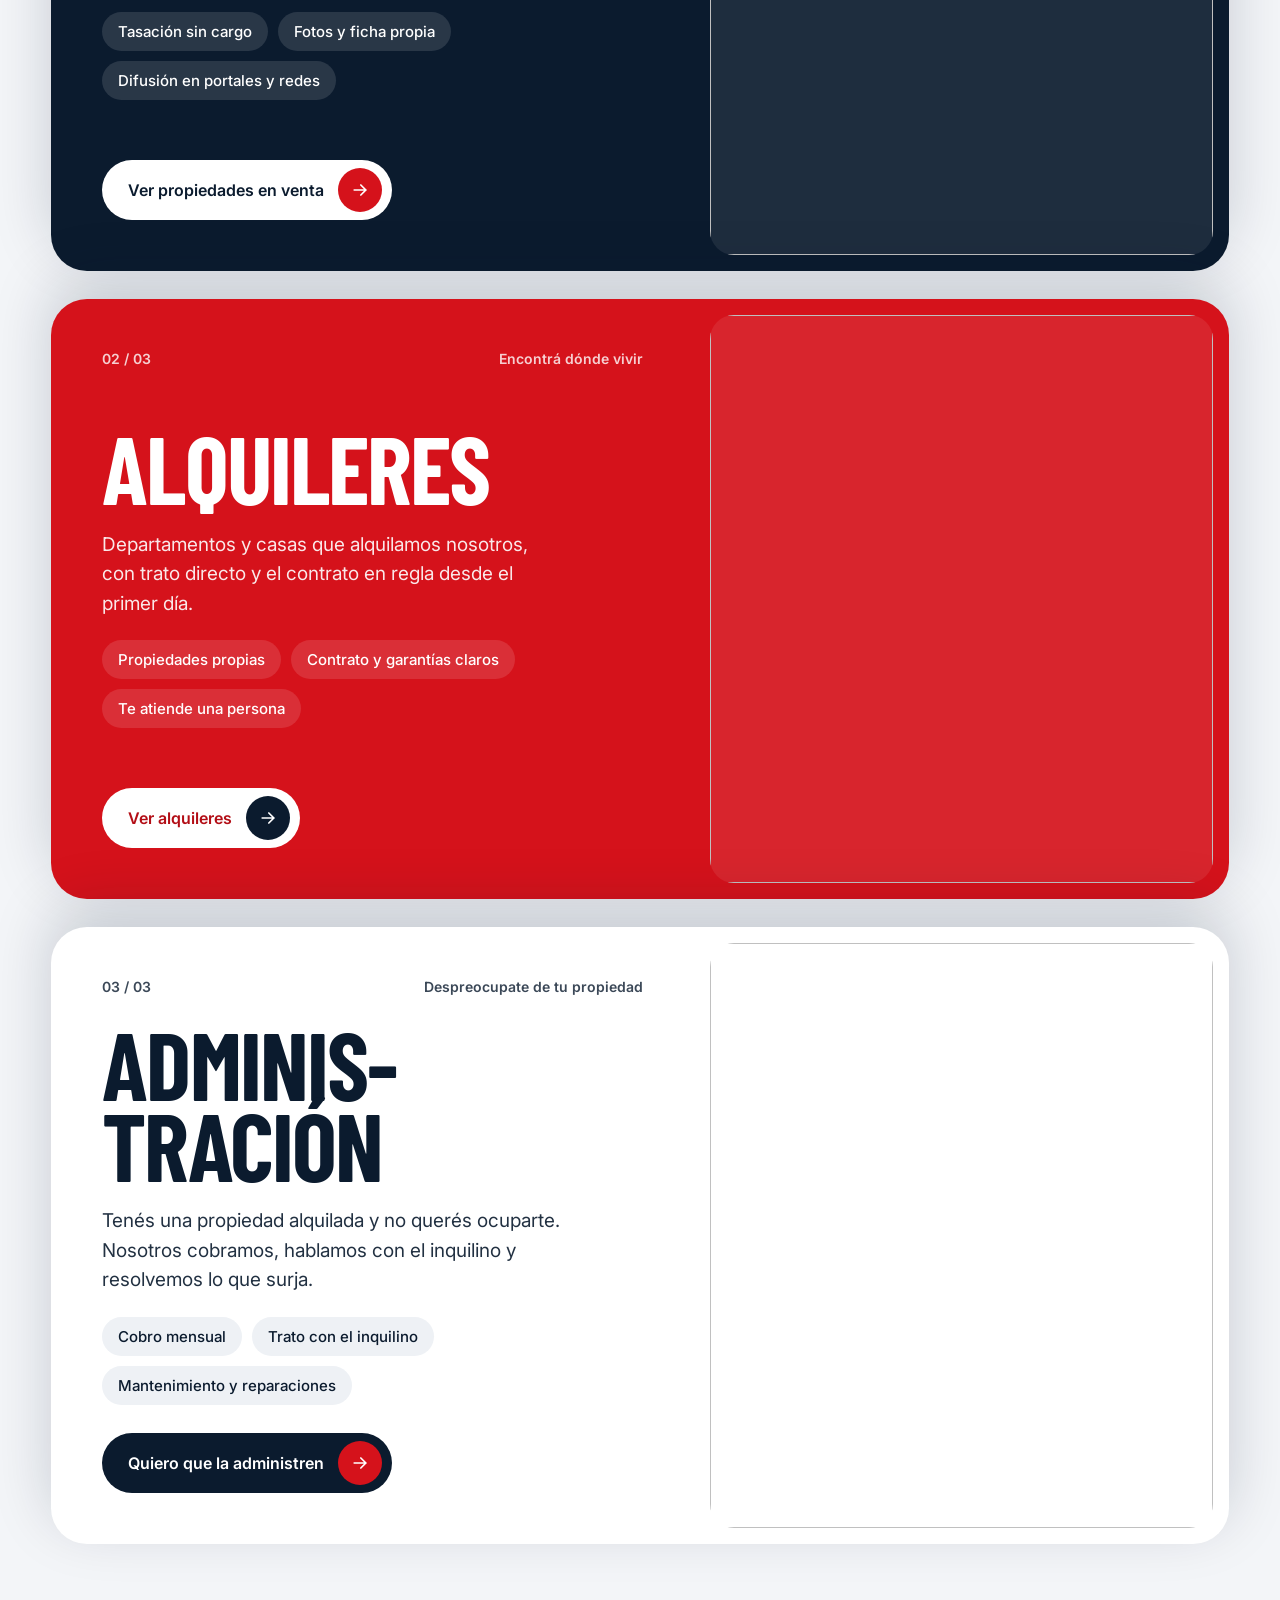
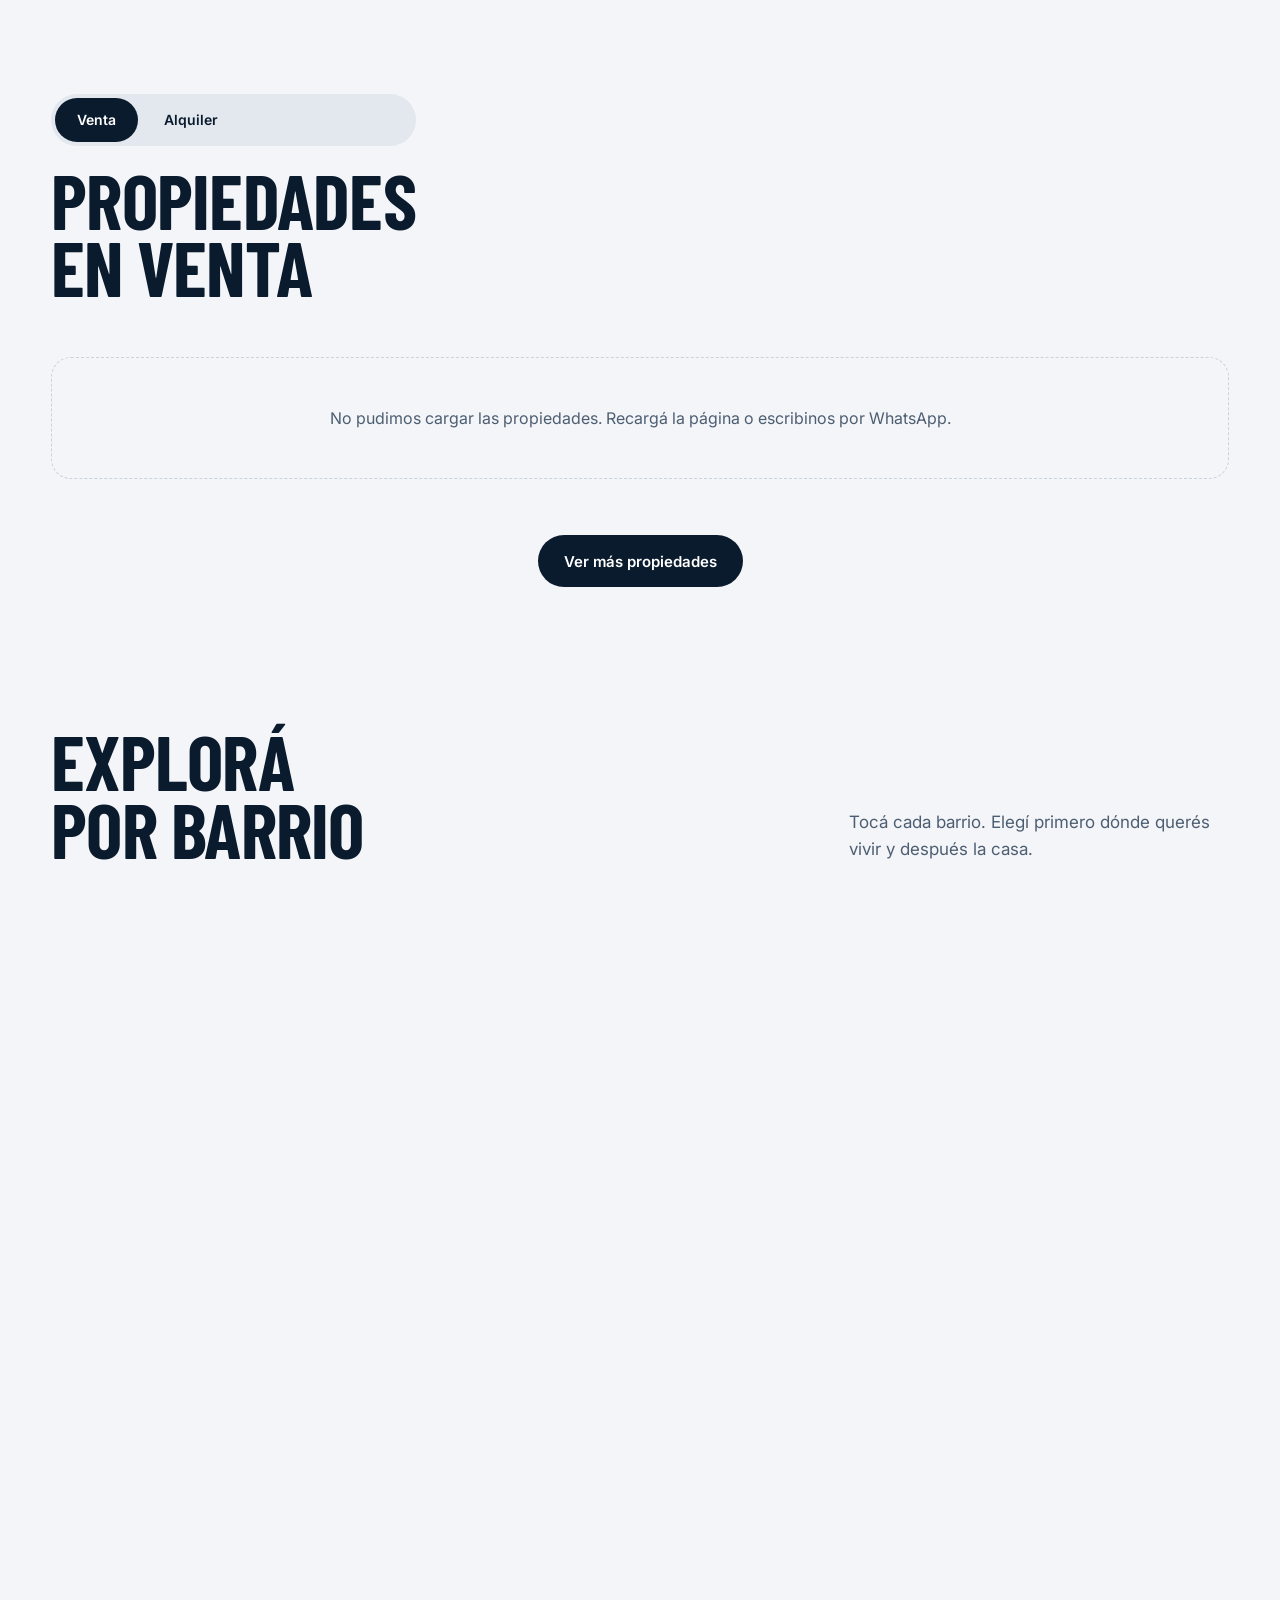
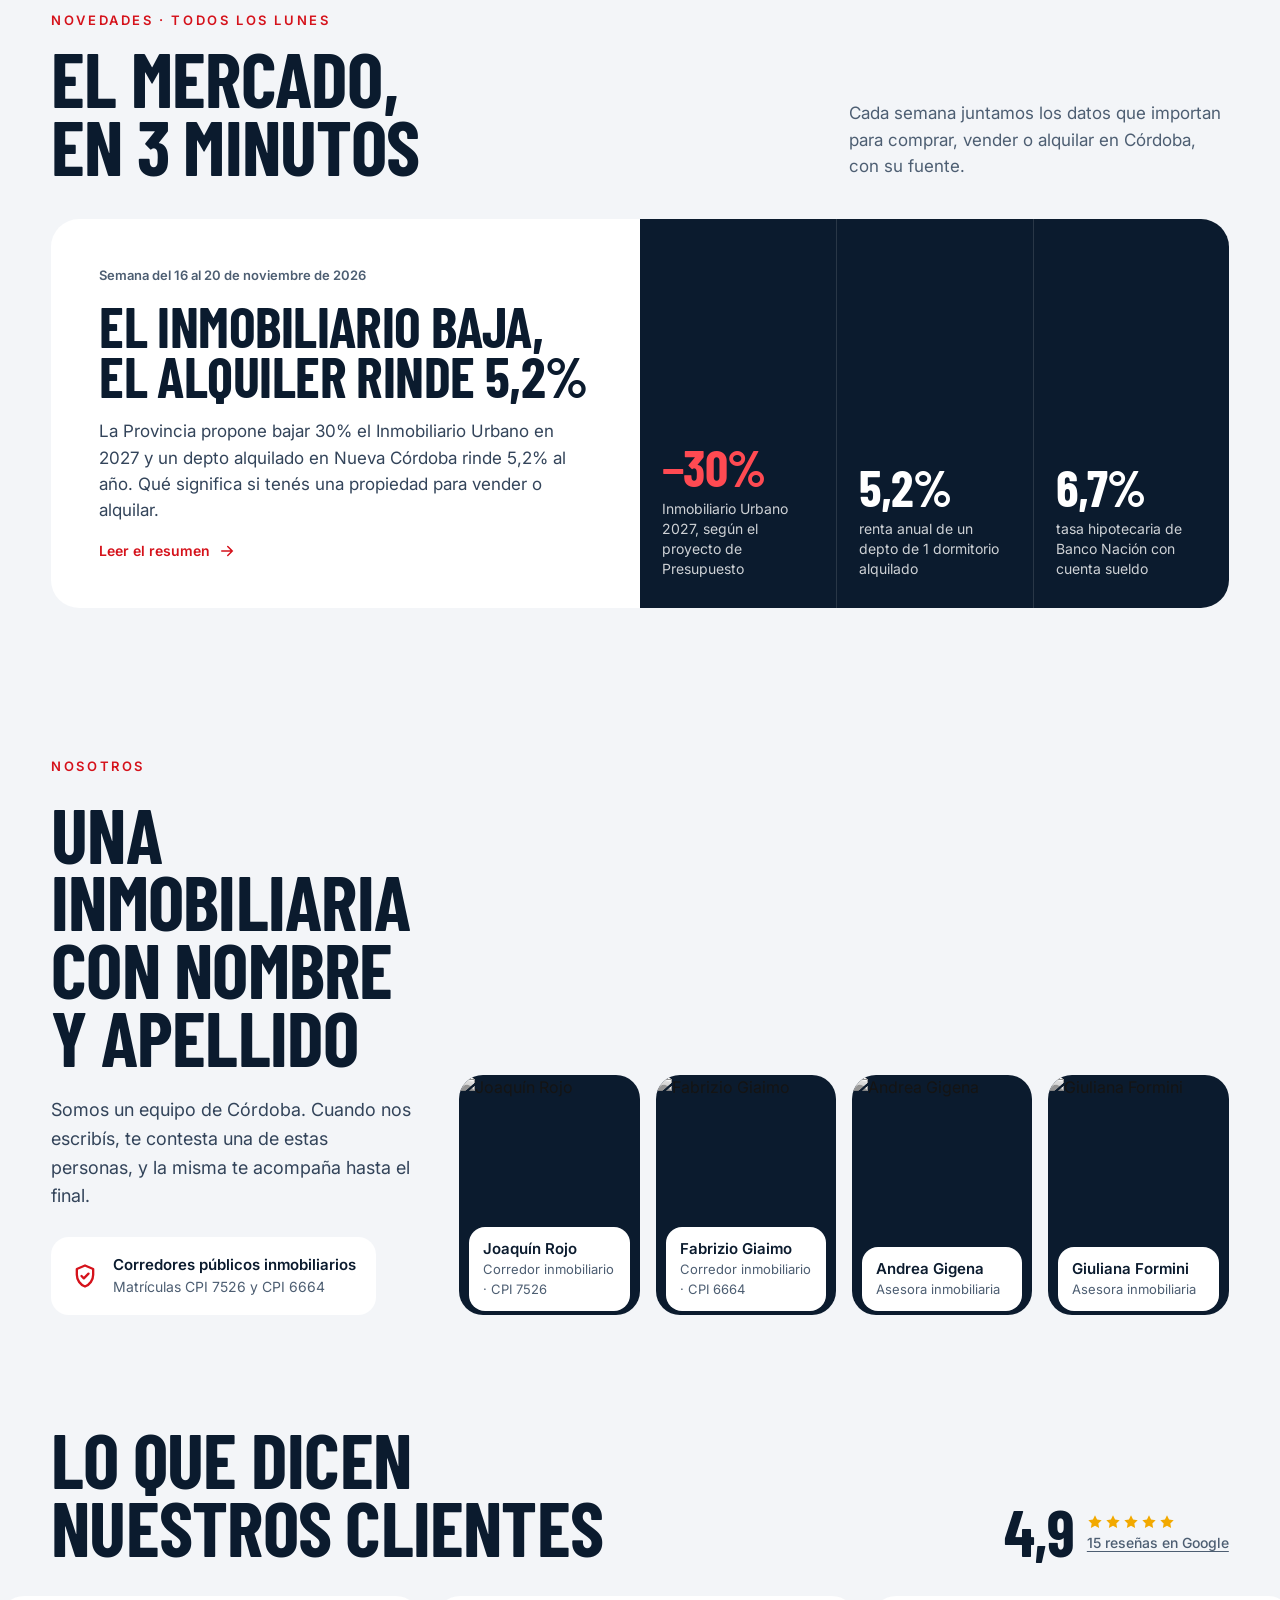
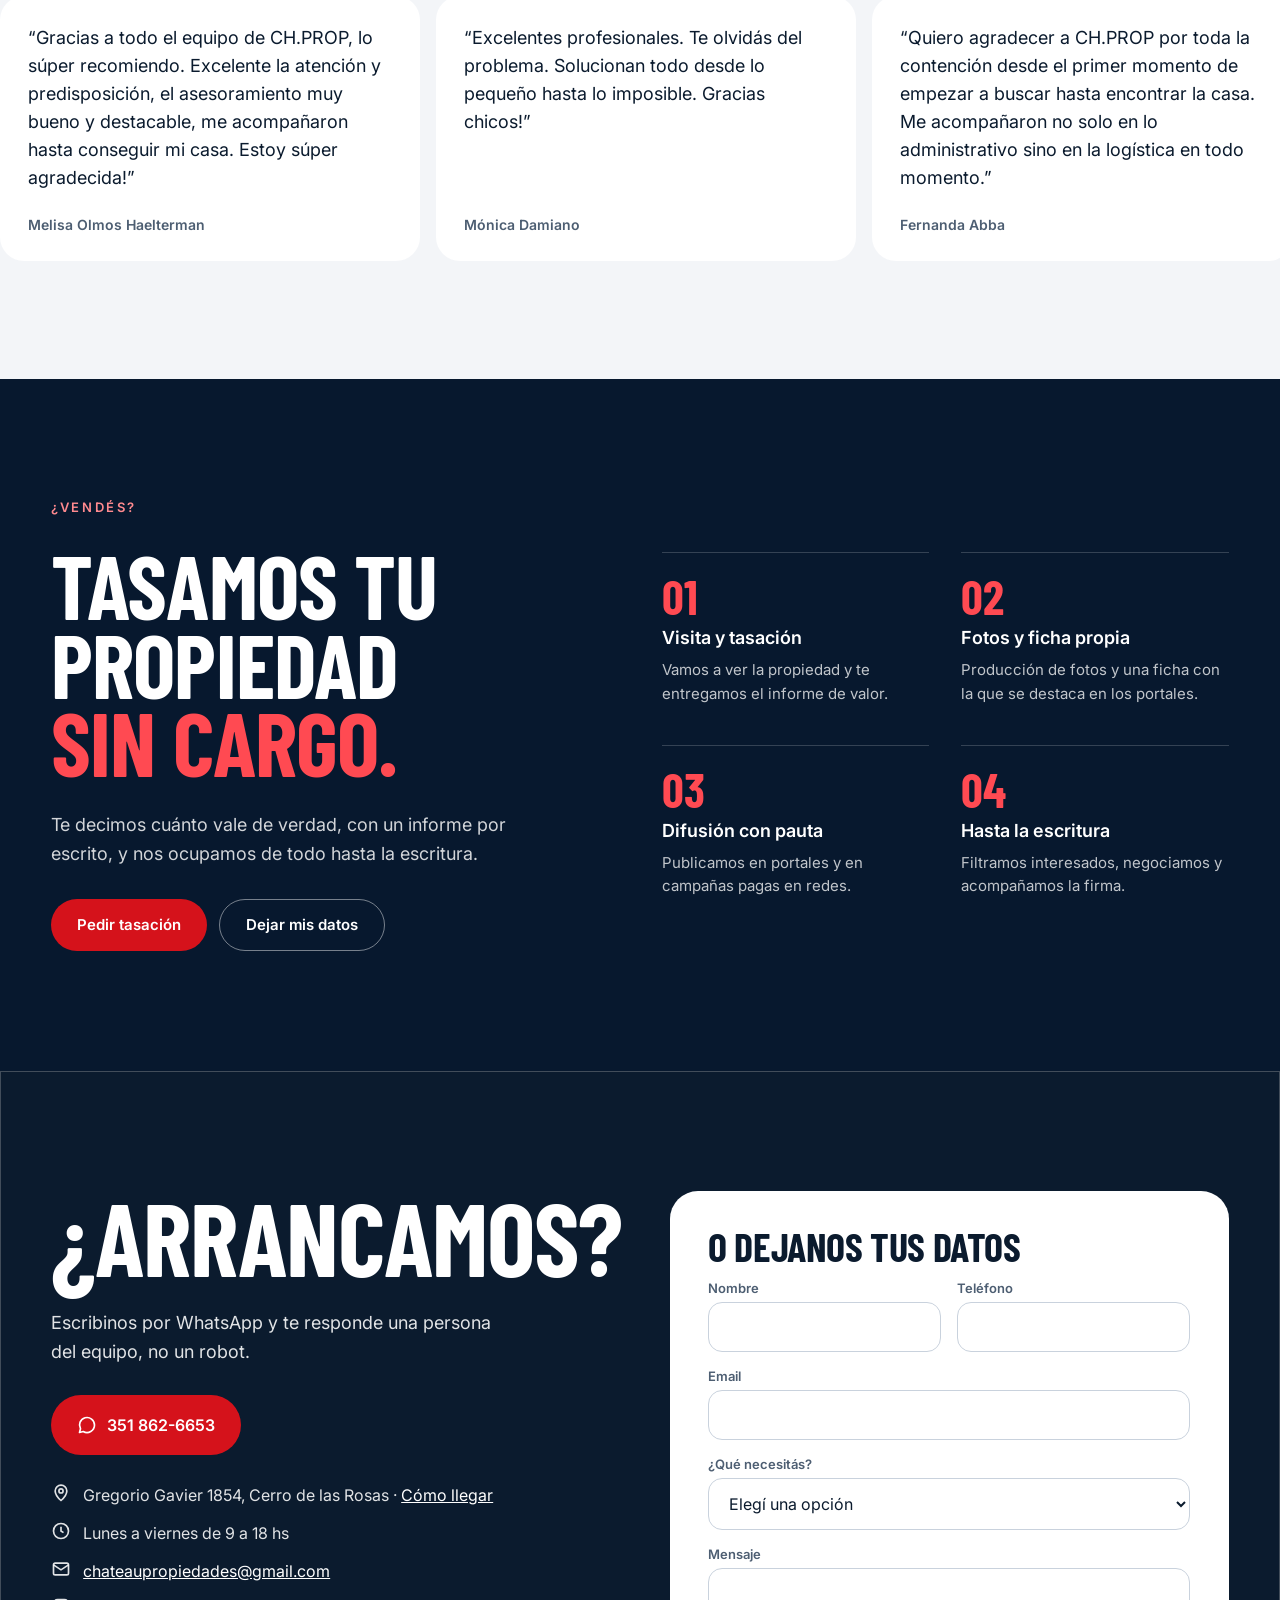
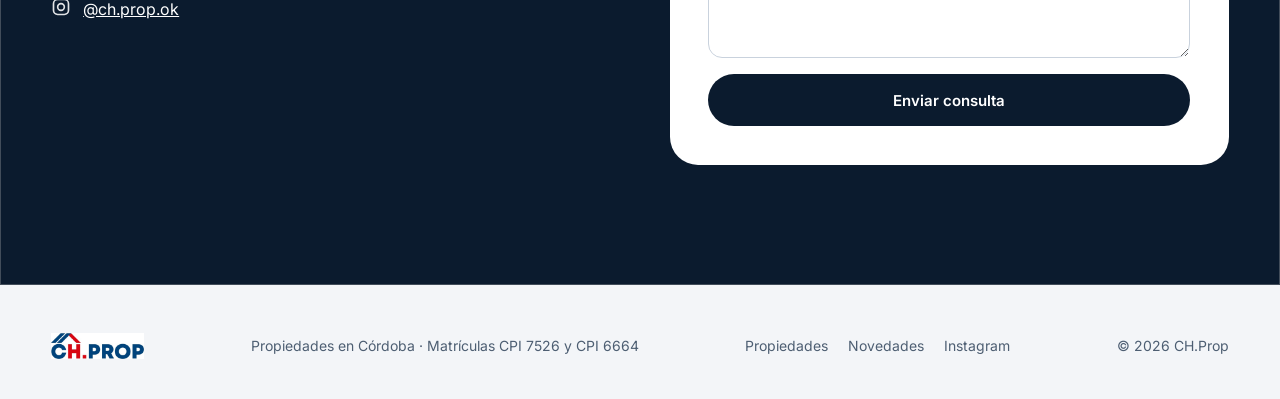
==== commit d7796c32: "Novedades: semana del 16 al 20 de noviembre (Inmobiliario -30%, renta 5,2%) y archivo de la edición " ====
--- a/index.html
+++ b/index.html
@@ -10,6 +10,7 @@
 <meta property="og:description" content="Casas, departamentos y terrenos en venta y alquiler en Córdoba.">
 <meta property="og:type" content="website">
 <meta property="og:url" content="https://chprop.com.ar/">
+<link rel="icon" href="/favicon.ico" sizes="any">
 <link rel="icon" type="image/png" href="/icono-192.png">
 <link rel="apple-touch-icon" href="/icono-180.png">
 <link rel="preconnect" href="https://fonts.googleapis.com">
@@ -436,15 +437,15 @@
   </div>
   <a class="news rv" href="/novedades.html">
     <div class="a">
-      <small>Semana del 9 al 13 de noviembre de 2026</small>
-      <b class="disp">Los precios suben, las escrituras no</b>
-      <p>Los departamentos en Córdoba valen 12,3% más en dólares que hace un año, pero se firman menos escrituras. Qué significa si estás por comprar o vender.</p>
+      <small>Semana del 16 al 20 de noviembre de 2026</small>
+      <b class="disp">El Inmobiliario baja, el alquiler rinde 5,2%</b>
+      <p>La Provincia propone bajar 30% el Inmobiliario Urbano en 2027 y un depto alquilado en Nueva Córdoba rinde 5,2% al año. Qué significa si tenés una propiedad para vender o alquilar.</p>
       <span class="go">Leer el resumen<svg width="18" height="18" viewBox="0 0 24 24" fill="none" stroke="currentColor" stroke-width="2" stroke-linecap="round" aria-hidden="true"><path d="M5 12h14M13 6l6 6-6 6"/></svg></span>
     </div>
     <div class="b">
-      <div class="nstat"><b class="disp" style="color:var(--red-l)">+12,3%</b><span>precio de departamentos en USD, en un año</span></div>
-      <div class="nstat"><b class="disp">−9%</b><span>escrituras de enero a septiembre</span></div>
-      <div class="nstat"><b class="disp">6,5%</b><span>tasa más baja de crédito hipotecario</span></div>
+      <div class="nstat"><b class="disp" style="color:var(--red-l)">−30%</b><span>Inmobiliario Urbano 2027, según el proyecto de Presupuesto</span></div>
+      <div class="nstat"><b class="disp">5,2%</b><span>renta anual de un depto de 1 dormitorio alquilado</span></div>
+      <div class="nstat"><b class="disp">6,7%</b><span>tasa hipotecaria de Banco Nación con cuenta sueldo</span></div>
     </div>
   </a>
 </section>
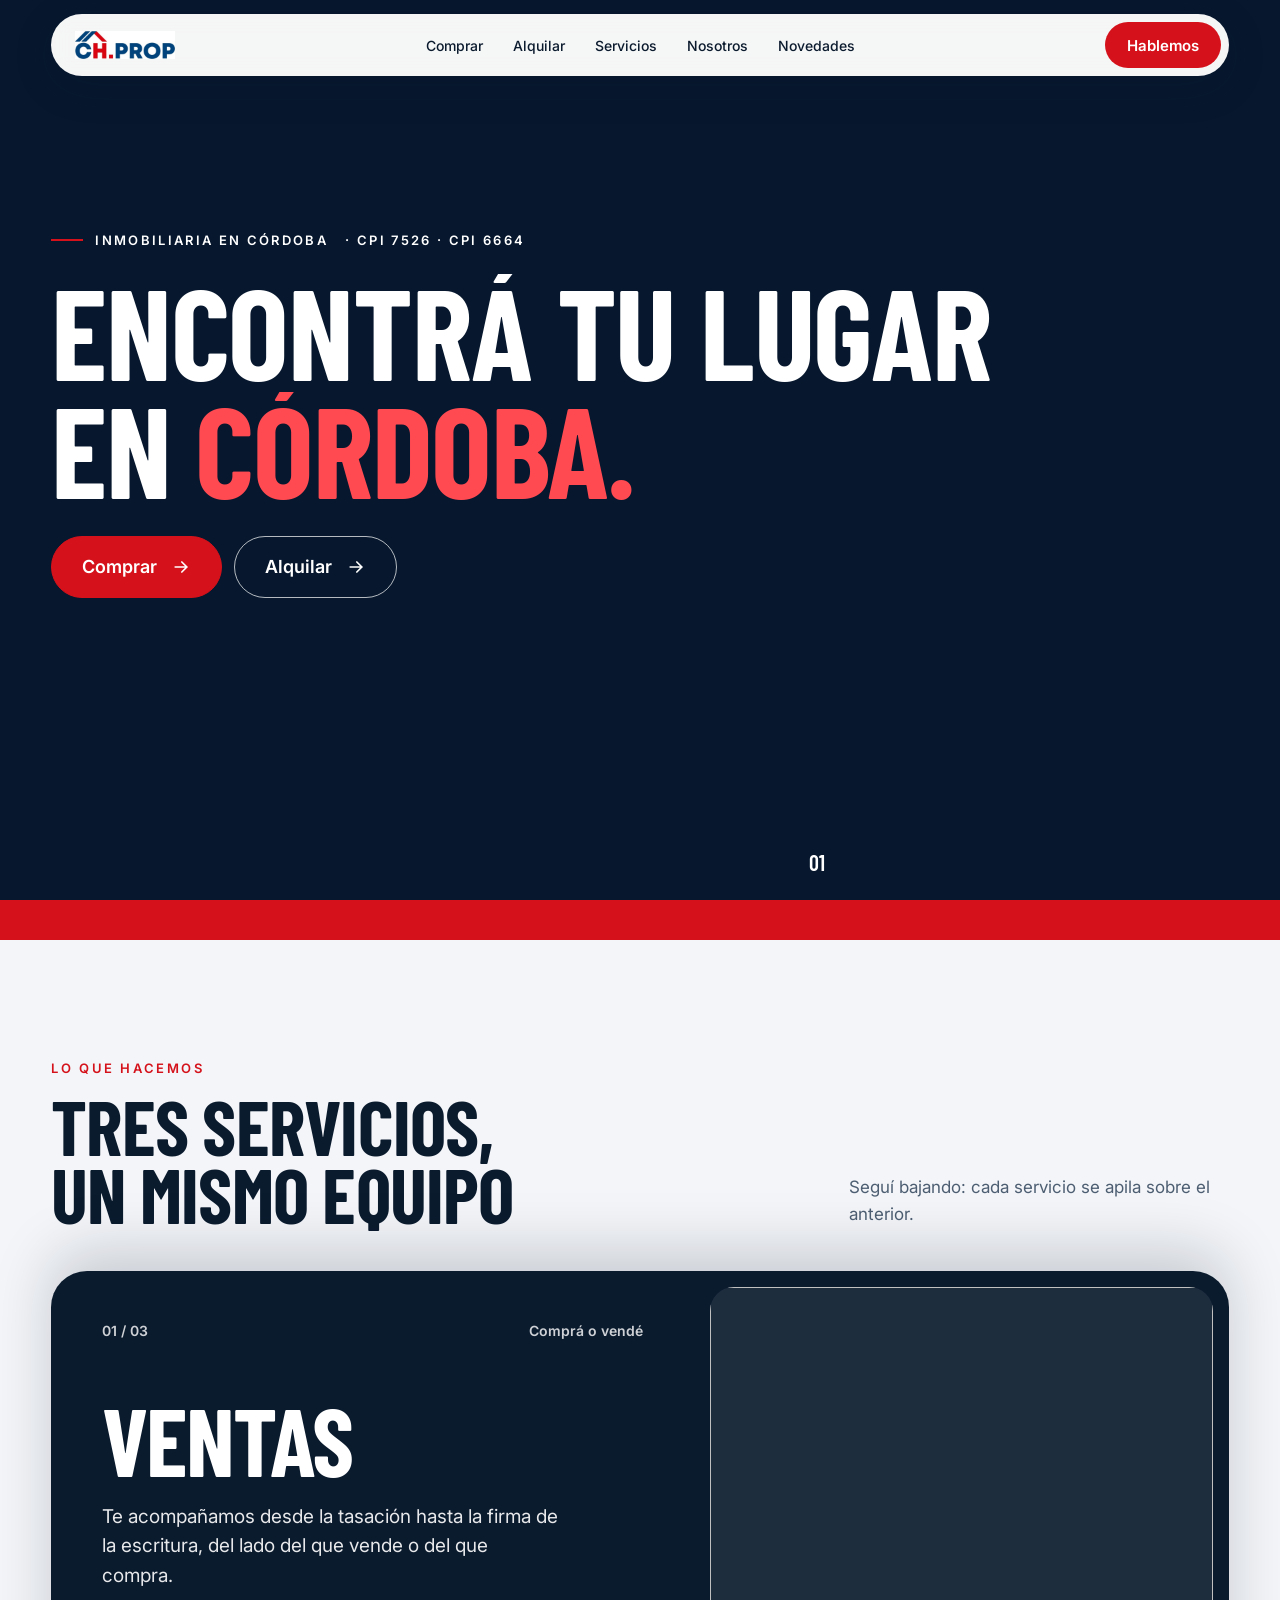
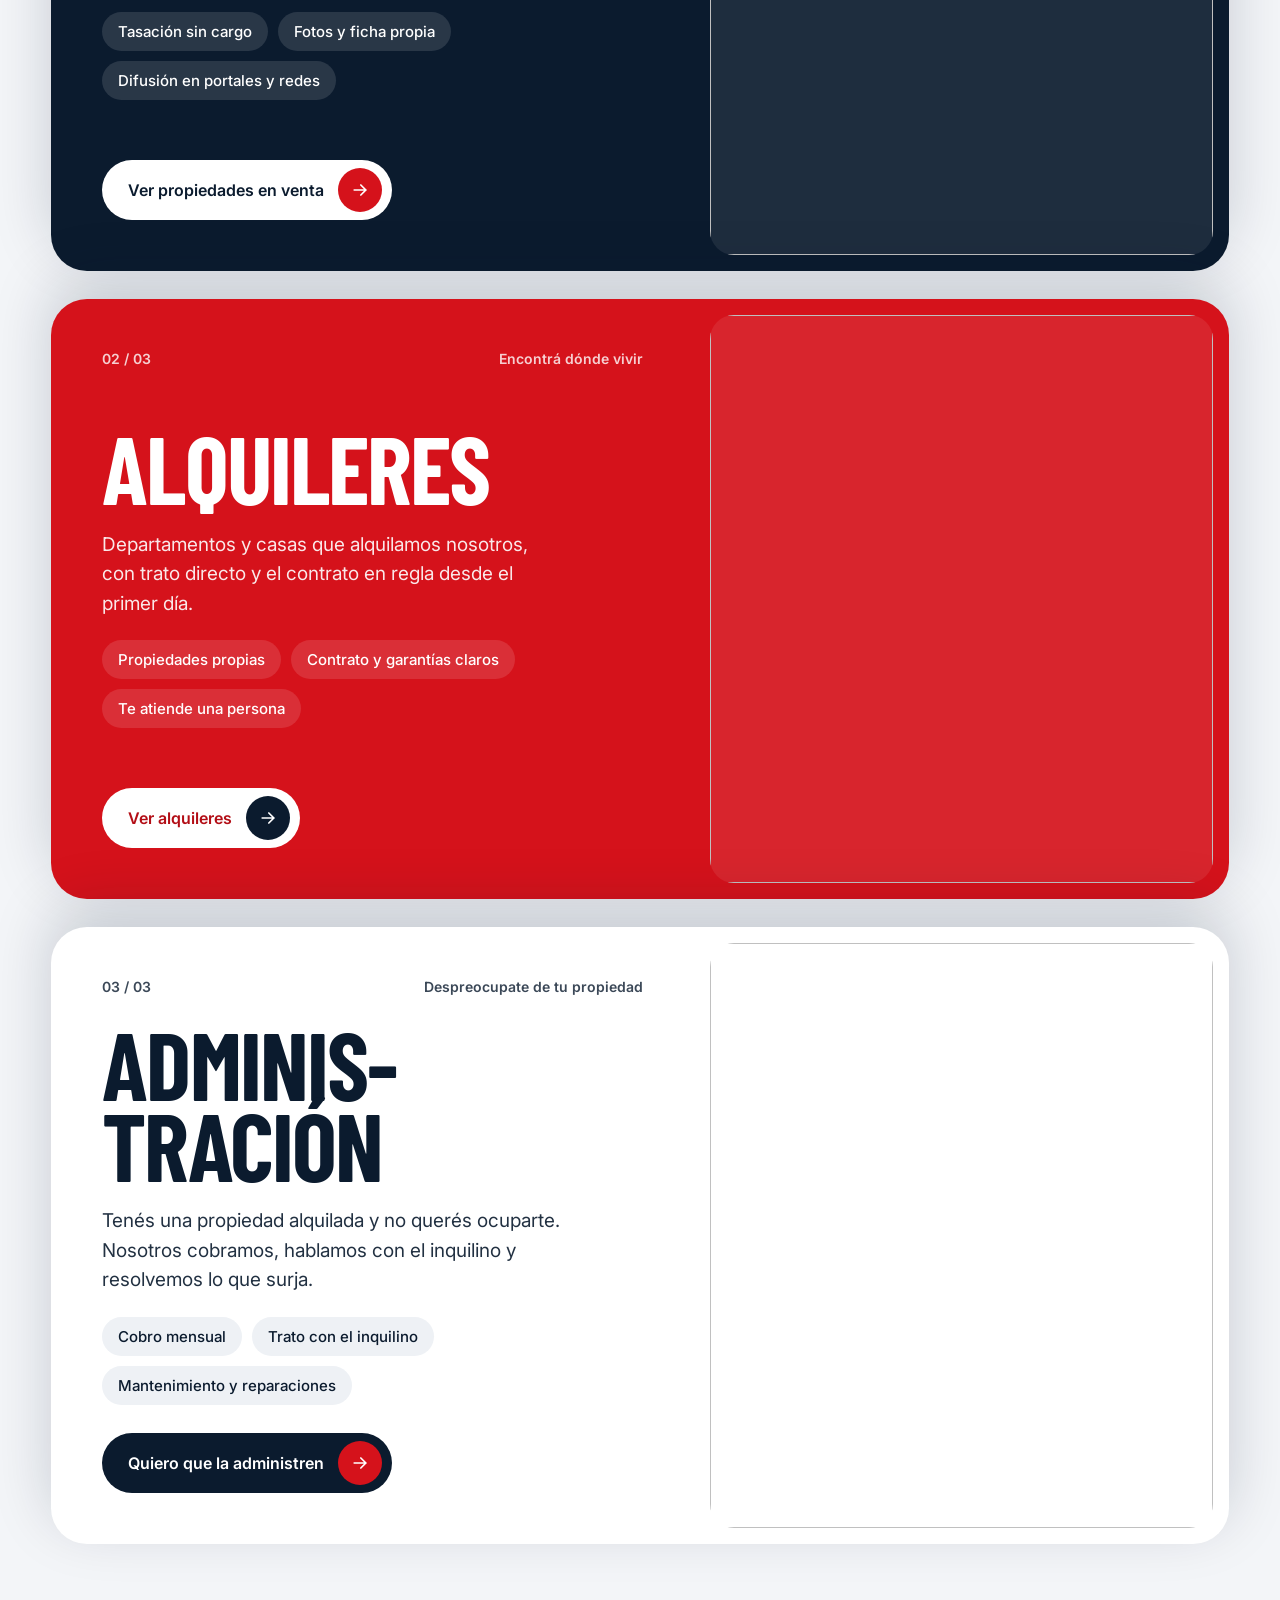
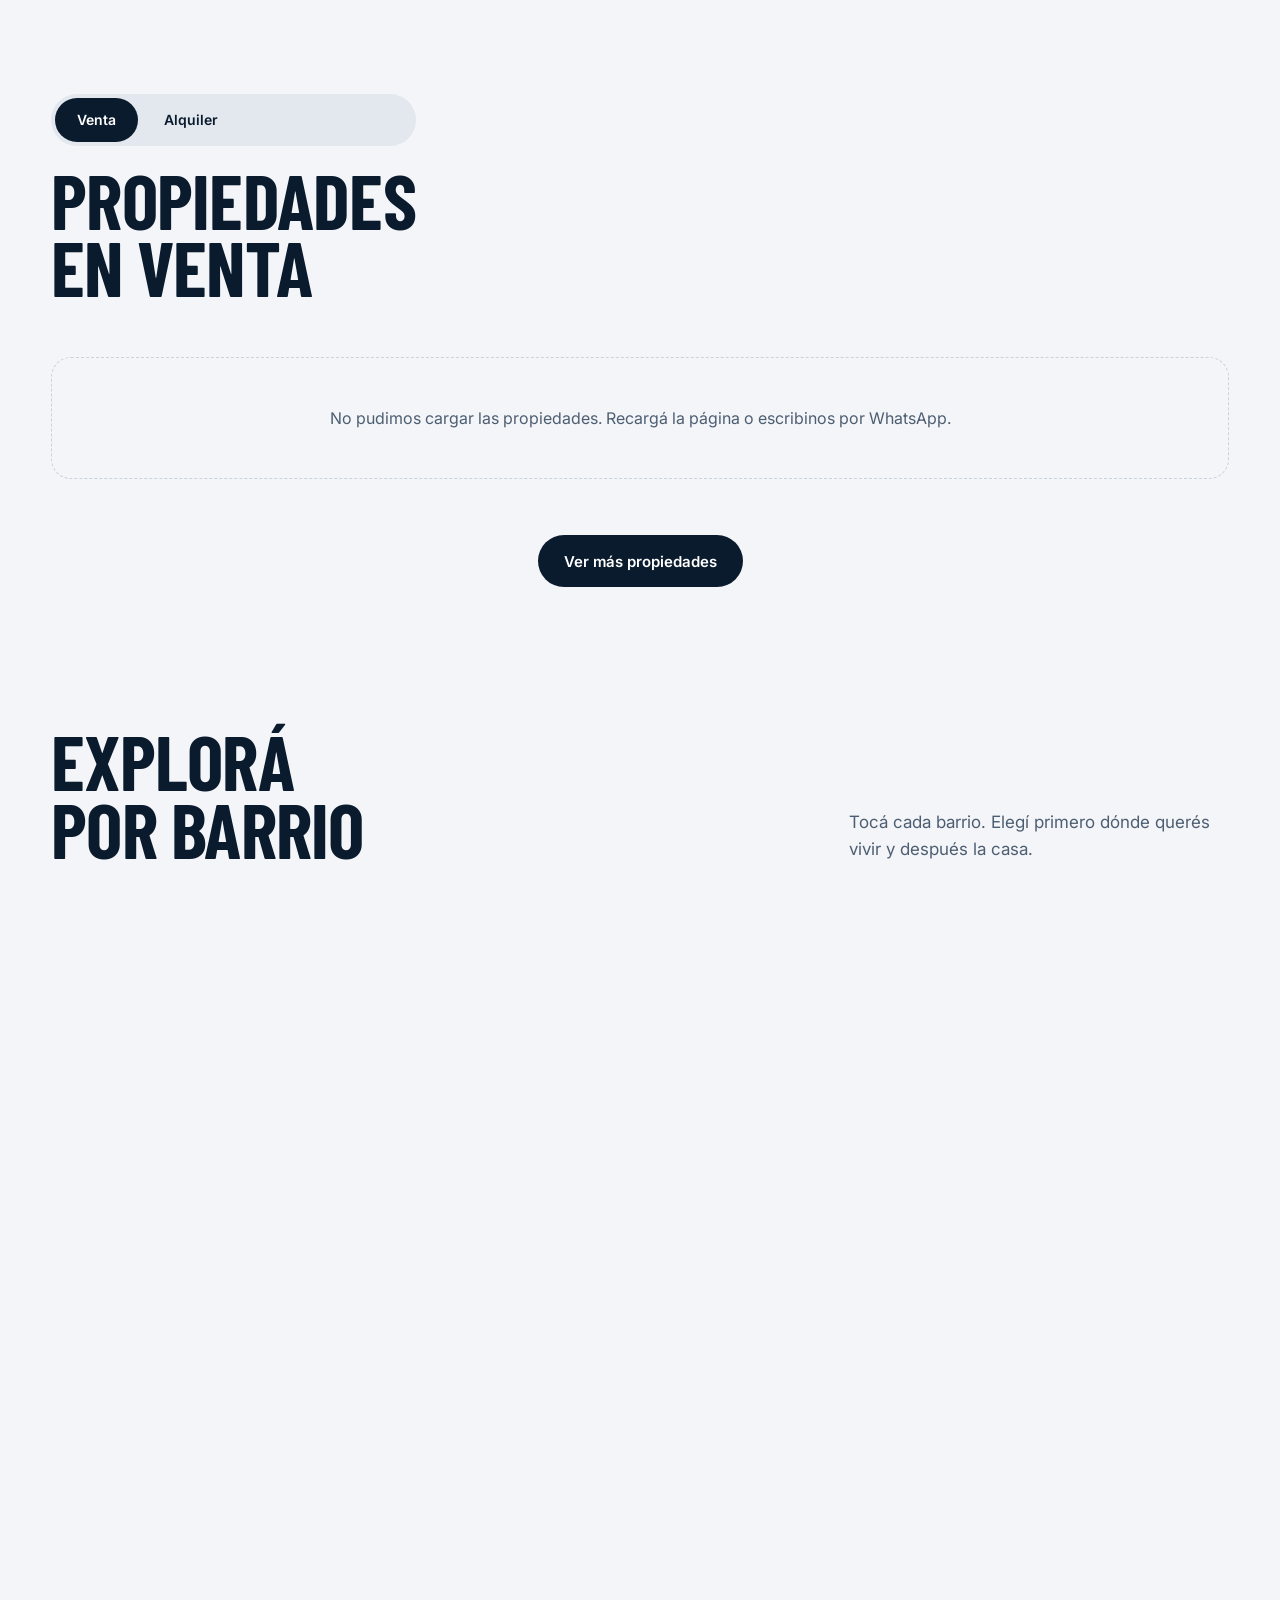
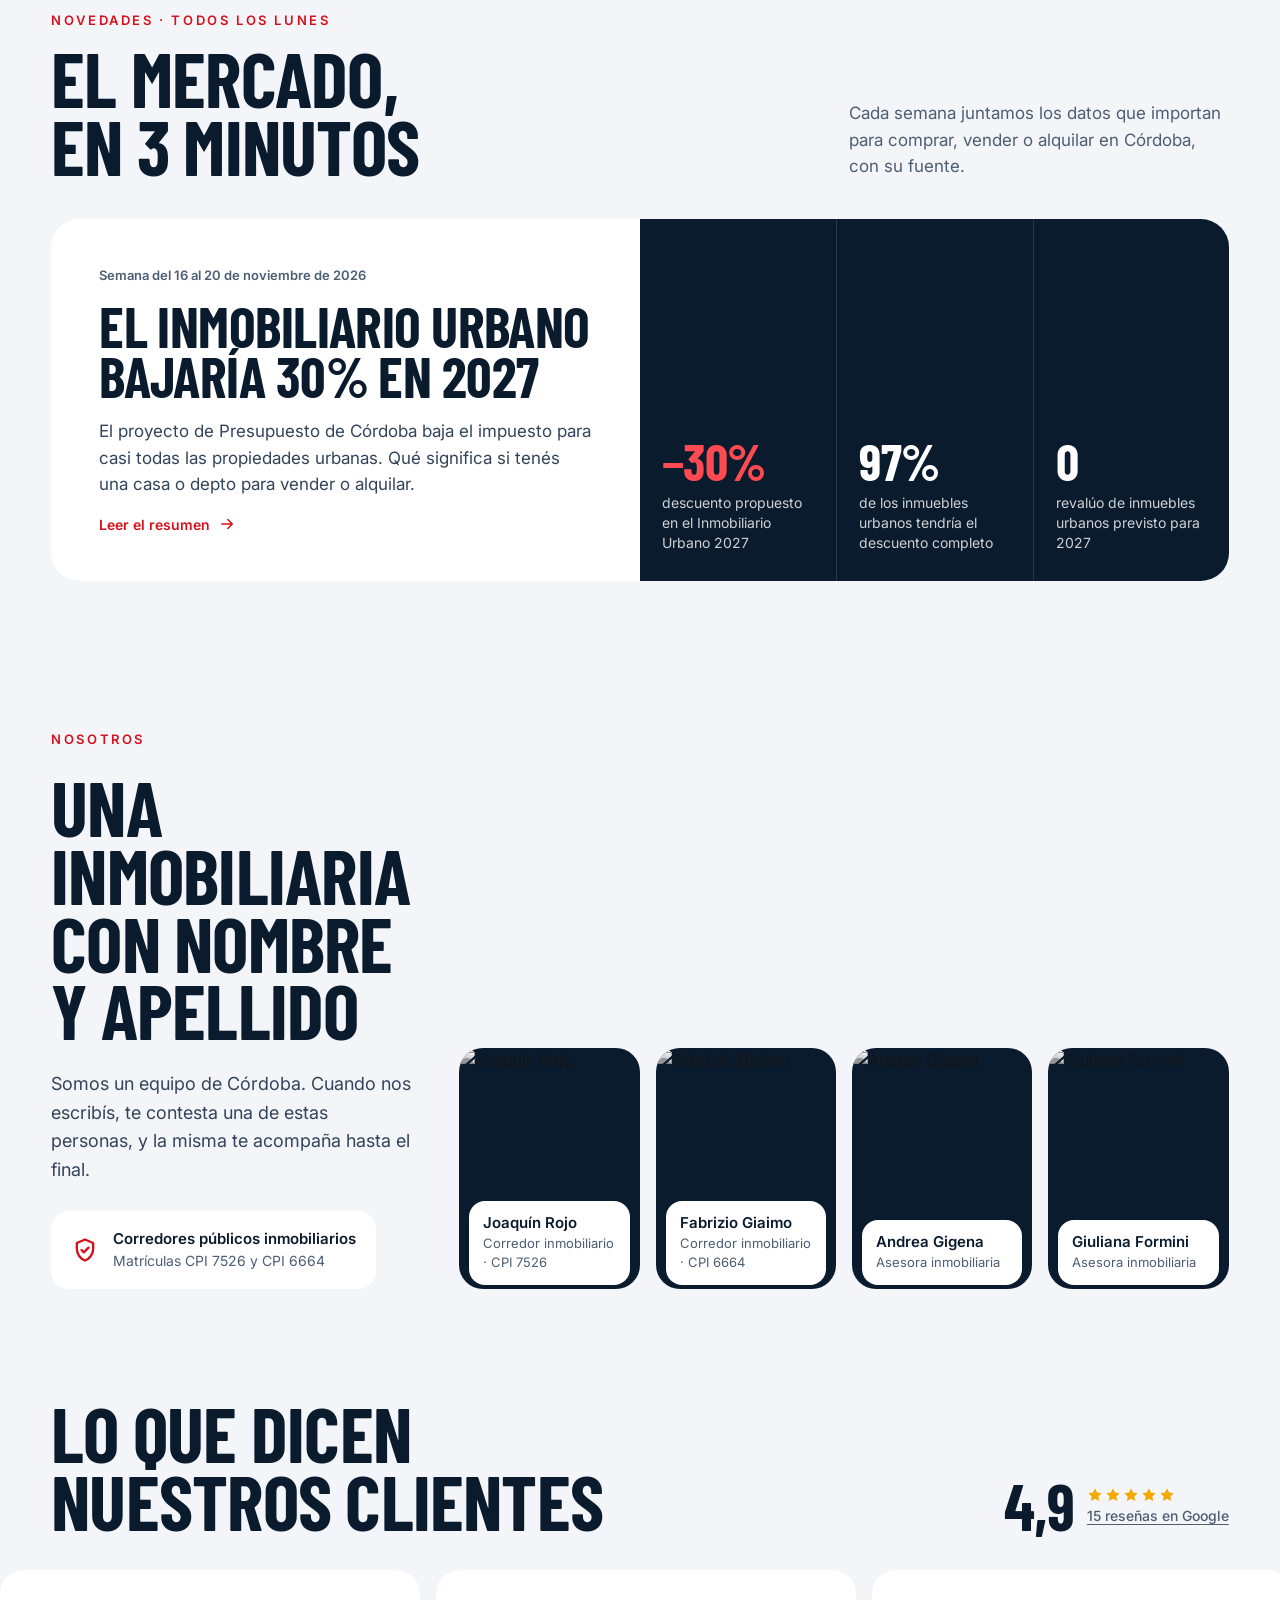
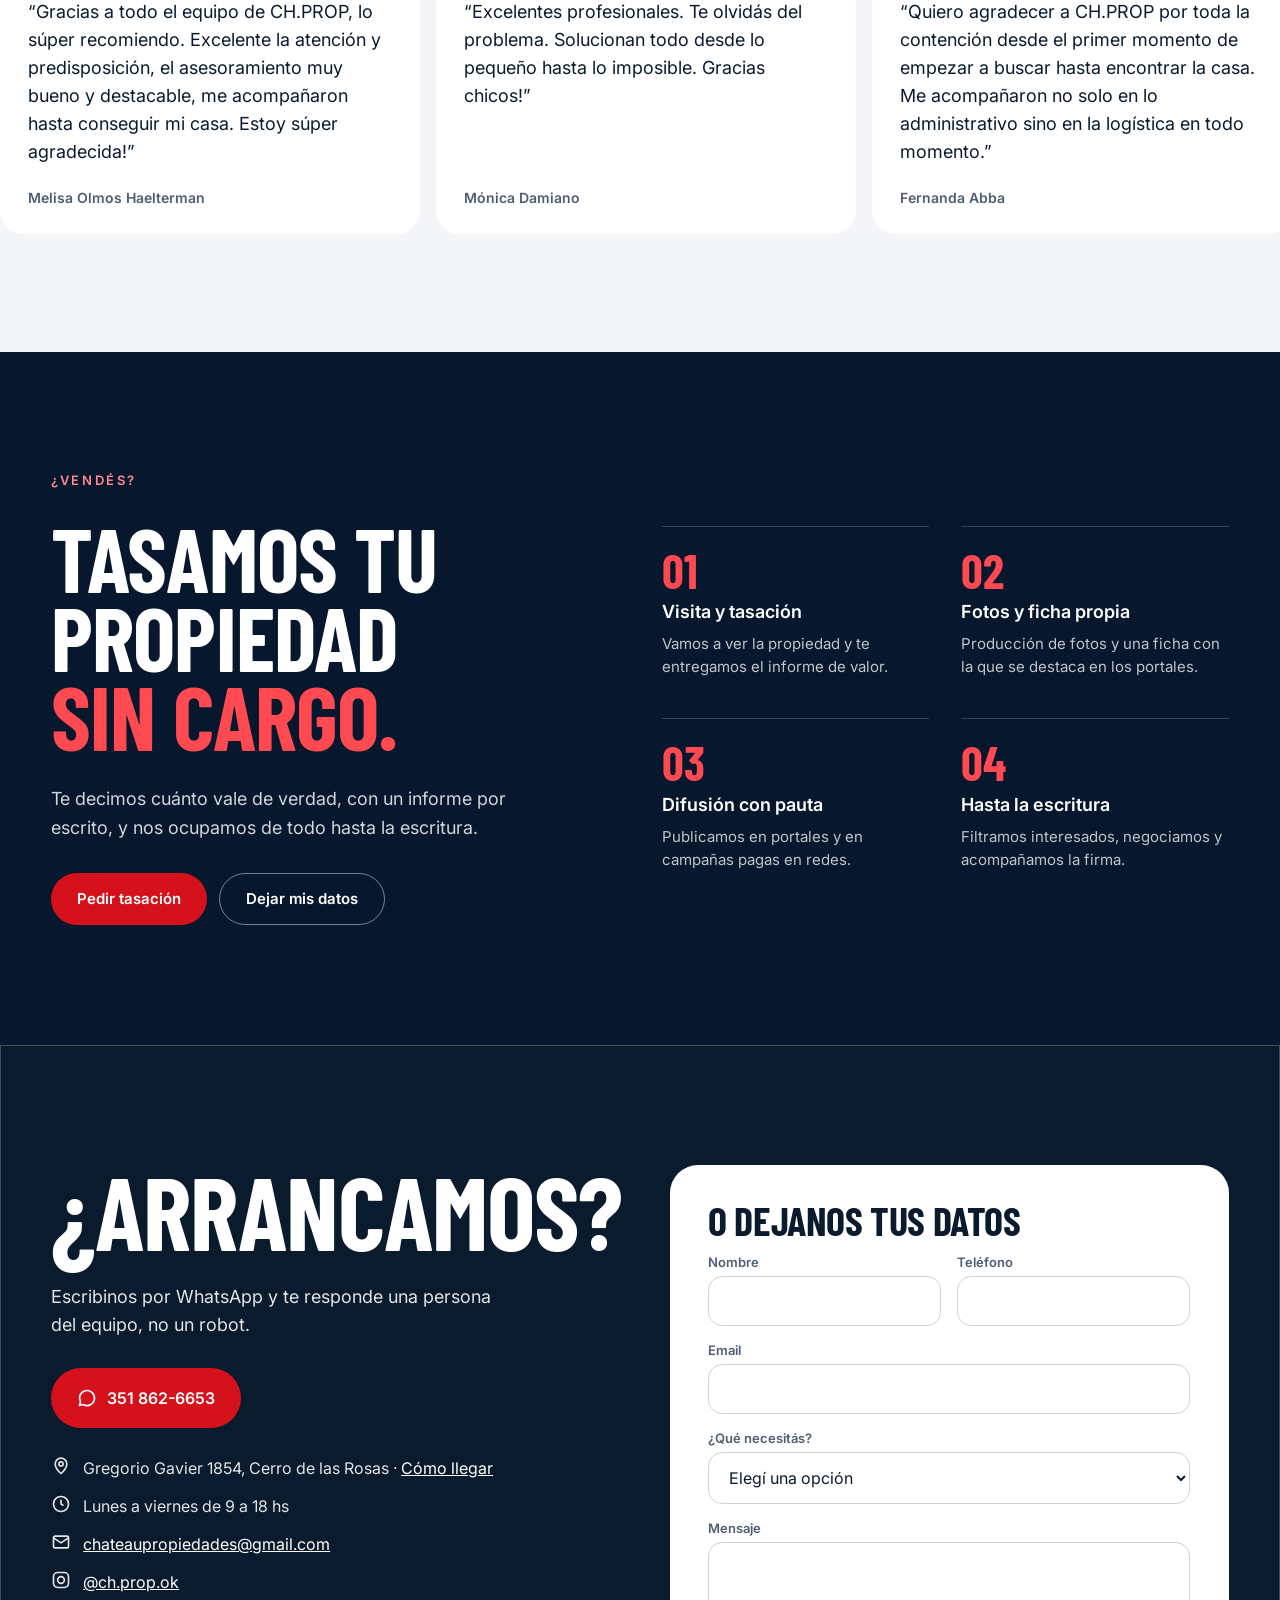
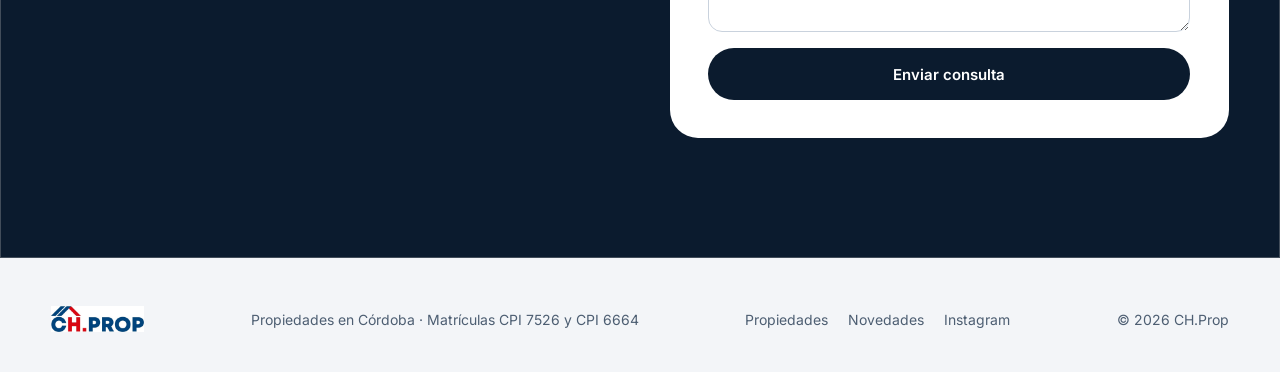
==== commit bc2007ac: "Novedades: una sola noticia por edición (Inmobiliario Urbano -30% en 2027) Co-Authored-By: Claude Op" ====
--- a/index.html
+++ b/index.html
@@ -438,14 +438,14 @@
   <a class="news rv" href="/novedades.html">
     <div class="a">
       <small>Semana del 16 al 20 de noviembre de 2026</small>
-      <b class="disp">El Inmobiliario baja, el alquiler rinde 5,2%</b>
-      <p>La Provincia propone bajar 30% el Inmobiliario Urbano en 2027 y un depto alquilado en Nueva Córdoba rinde 5,2% al año. Qué significa si tenés una propiedad para vender o alquilar.</p>
+      <b class="disp">El Inmobiliario Urbano bajaría 30% en 2027</b>
+      <p>El proyecto de Presupuesto de Córdoba baja el impuesto para casi todas las propiedades urbanas. Qué significa si tenés una casa o depto para vender o alquilar.</p>
       <span class="go">Leer el resumen<svg width="18" height="18" viewBox="0 0 24 24" fill="none" stroke="currentColor" stroke-width="2" stroke-linecap="round" aria-hidden="true"><path d="M5 12h14M13 6l6 6-6 6"/></svg></span>
     </div>
     <div class="b">
-      <div class="nstat"><b class="disp" style="color:var(--red-l)">−30%</b><span>Inmobiliario Urbano 2027, según el proyecto de Presupuesto</span></div>
-      <div class="nstat"><b class="disp">5,2%</b><span>renta anual de un depto de 1 dormitorio alquilado</span></div>
-      <div class="nstat"><b class="disp">6,7%</b><span>tasa hipotecaria de Banco Nación con cuenta sueldo</span></div>
+      <div class="nstat"><b class="disp" style="color:var(--red-l)">−30%</b><span>descuento propuesto en el Inmobiliario Urbano 2027</span></div>
+      <div class="nstat"><b class="disp">97%</b><span>de los inmuebles urbanos tendría el descuento completo</span></div>
+      <div class="nstat"><b class="disp">0</b><span>revalúo de inmuebles urbanos previsto para 2027</span></div>
     </div>
   </a>
 </section>
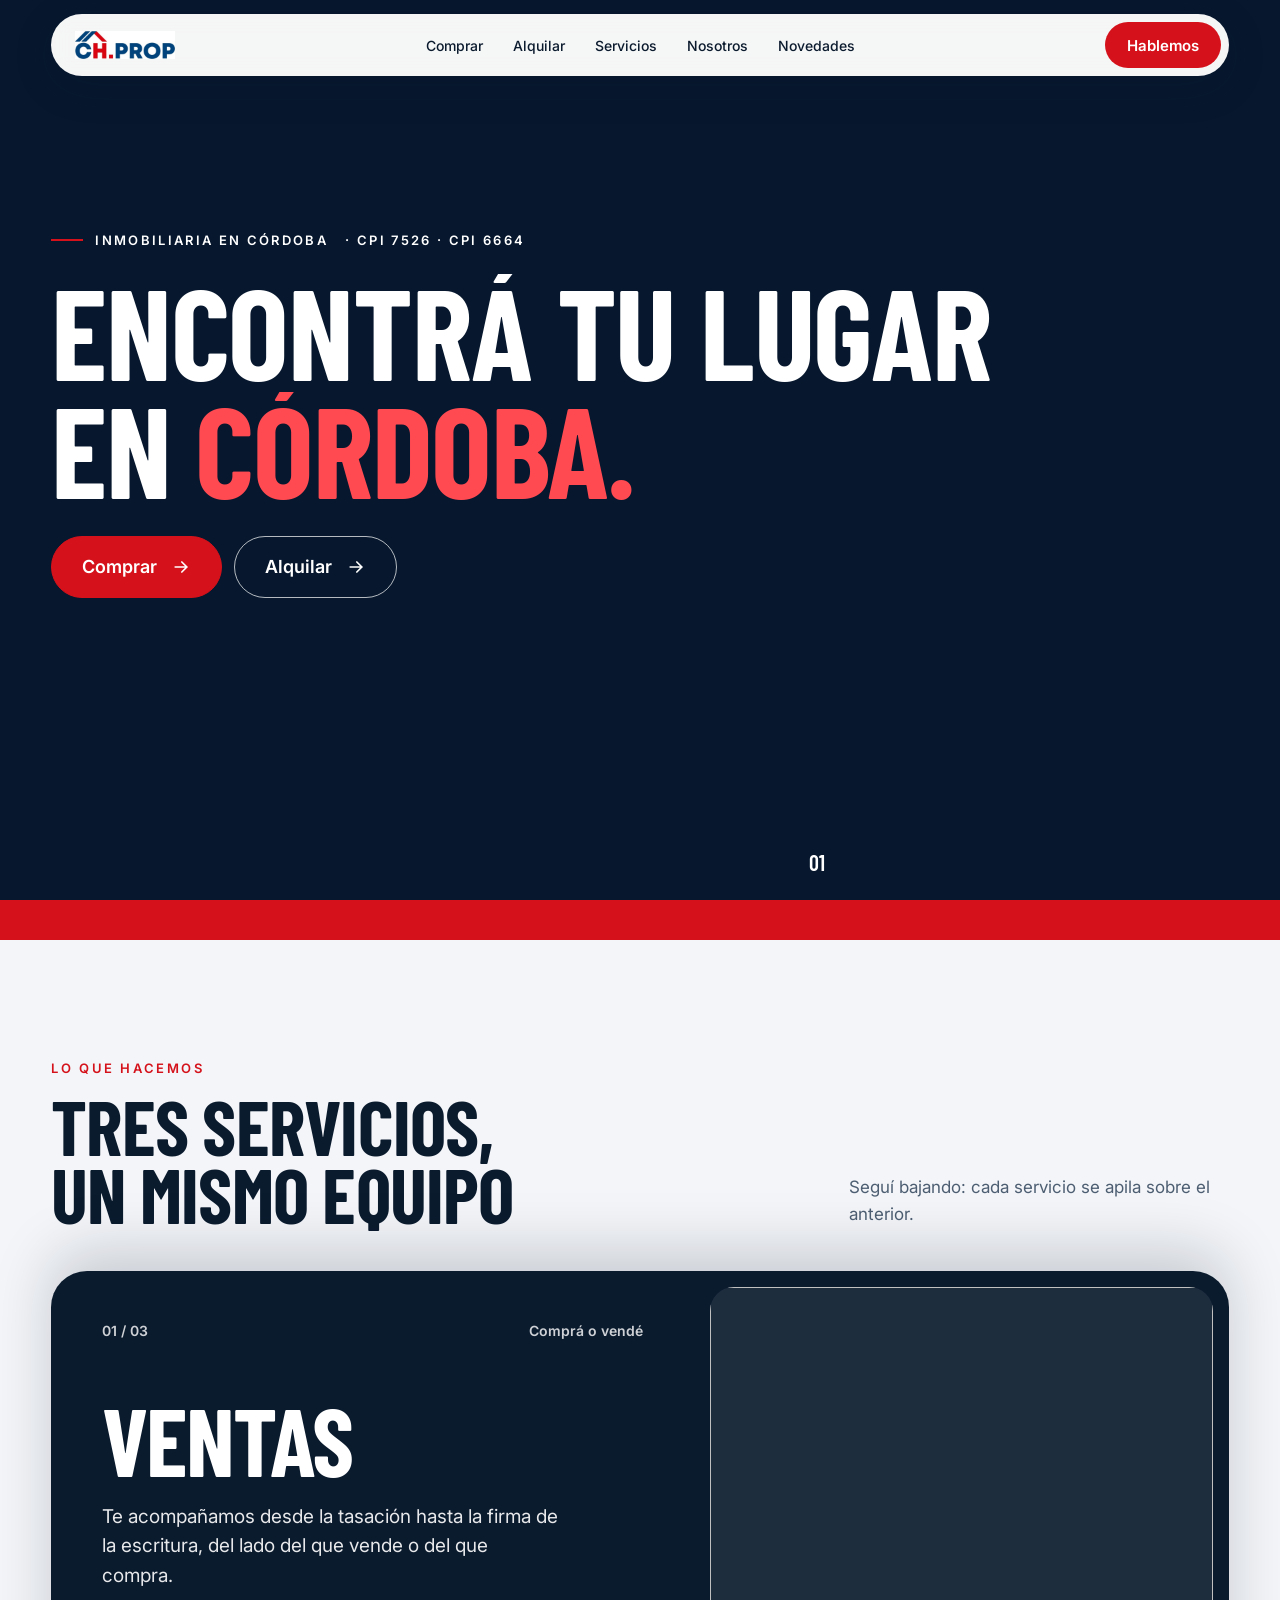
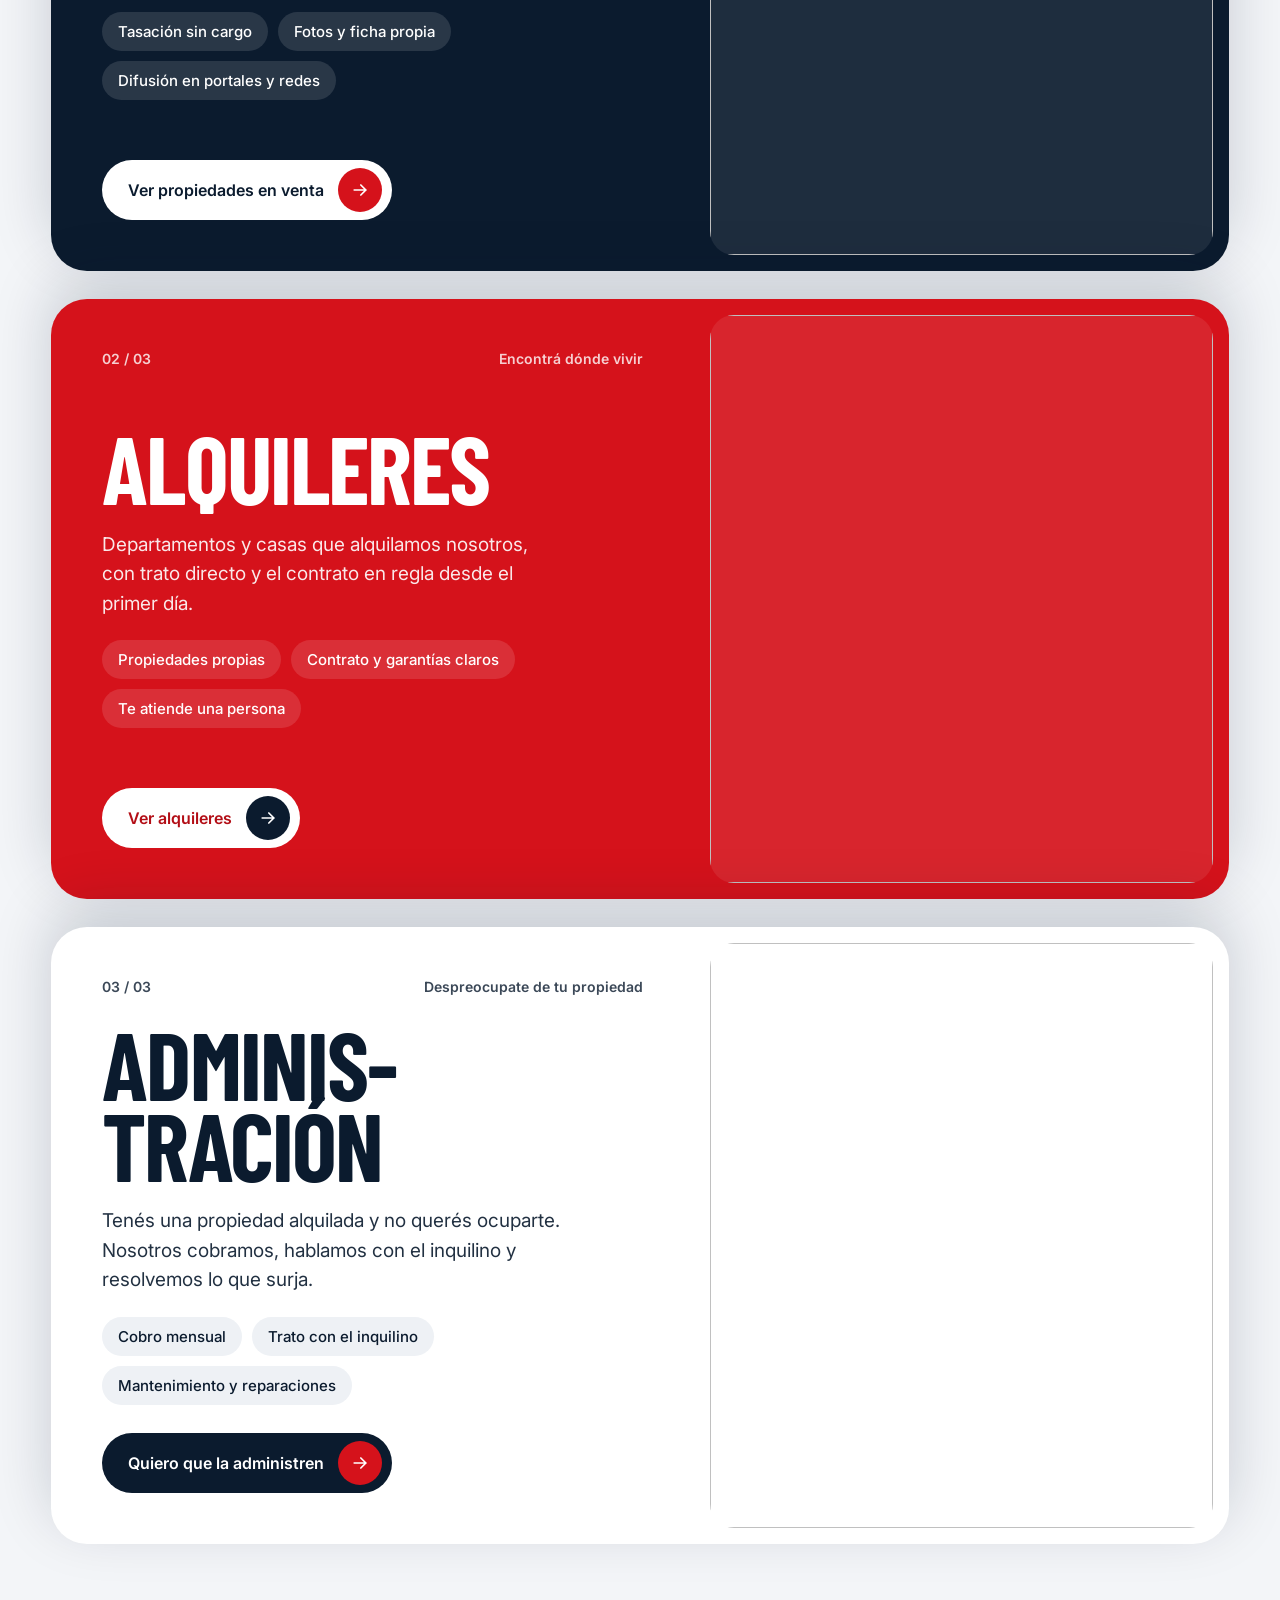
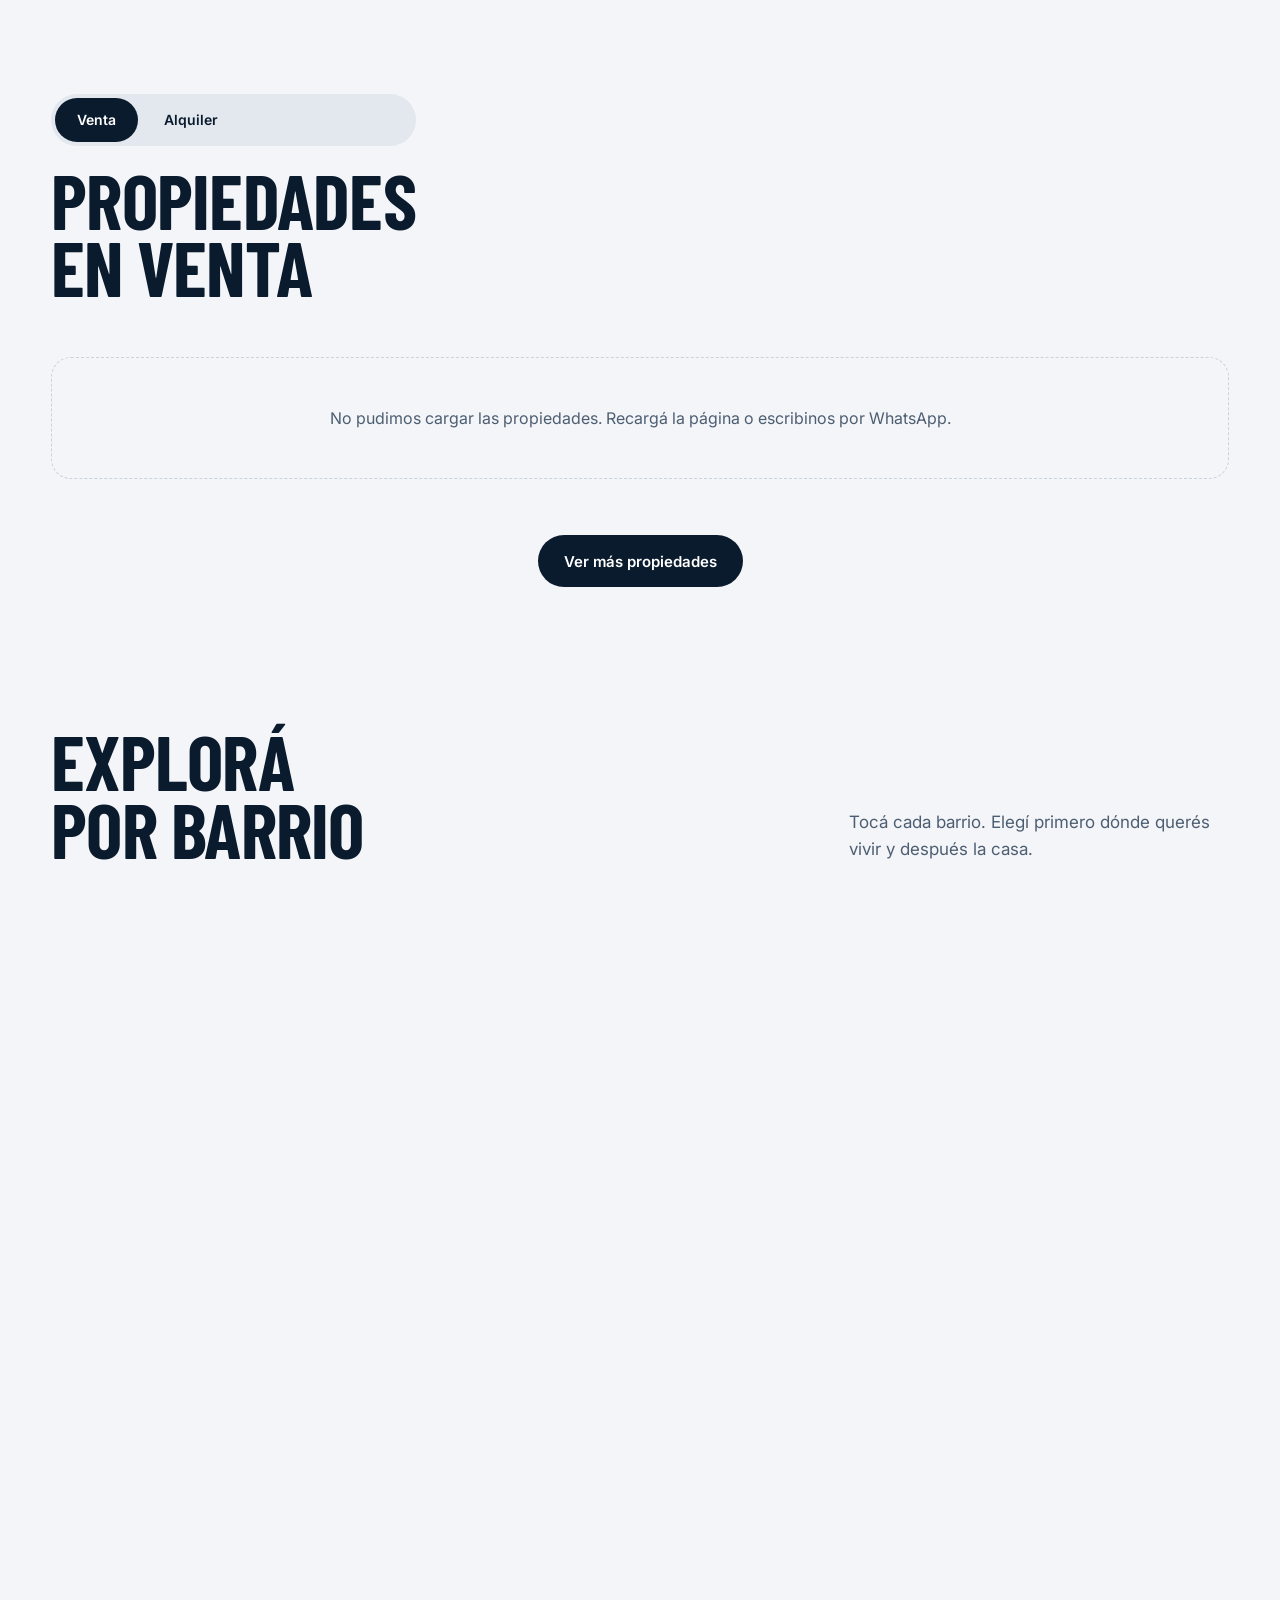
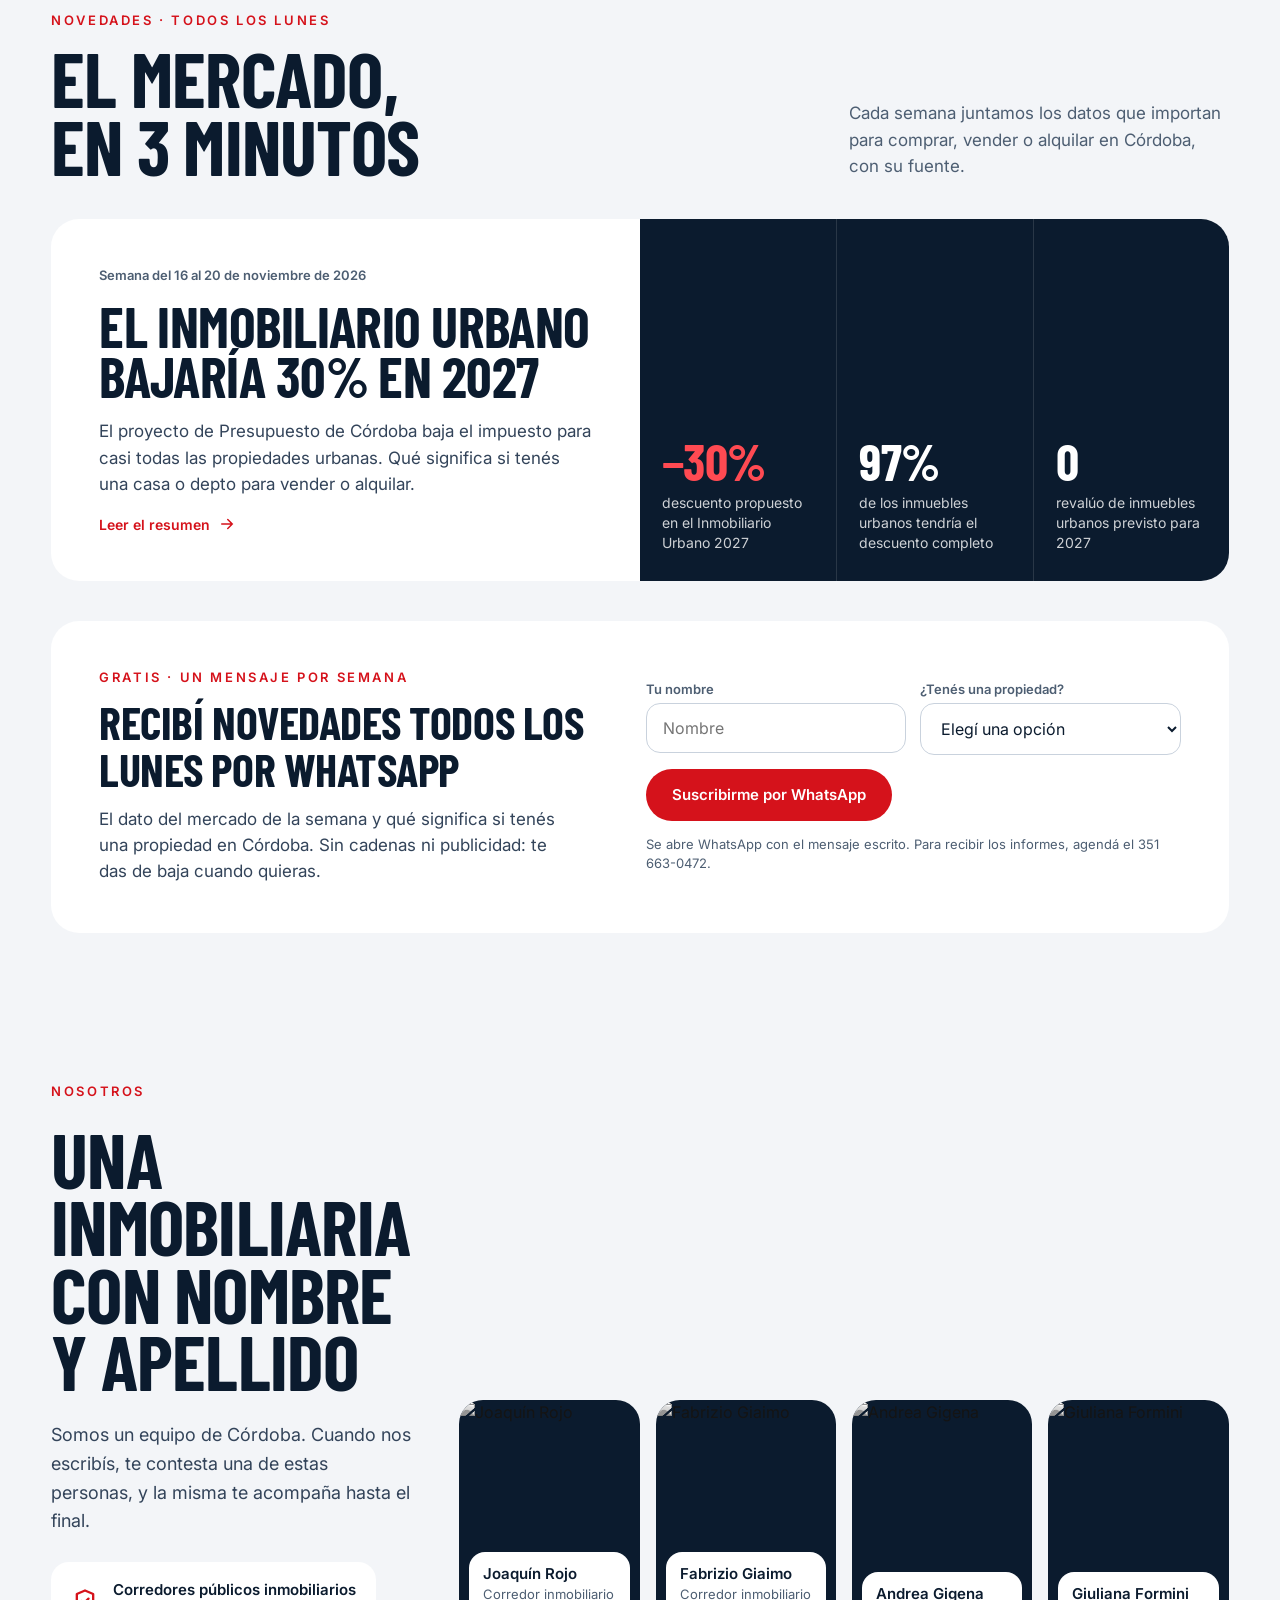
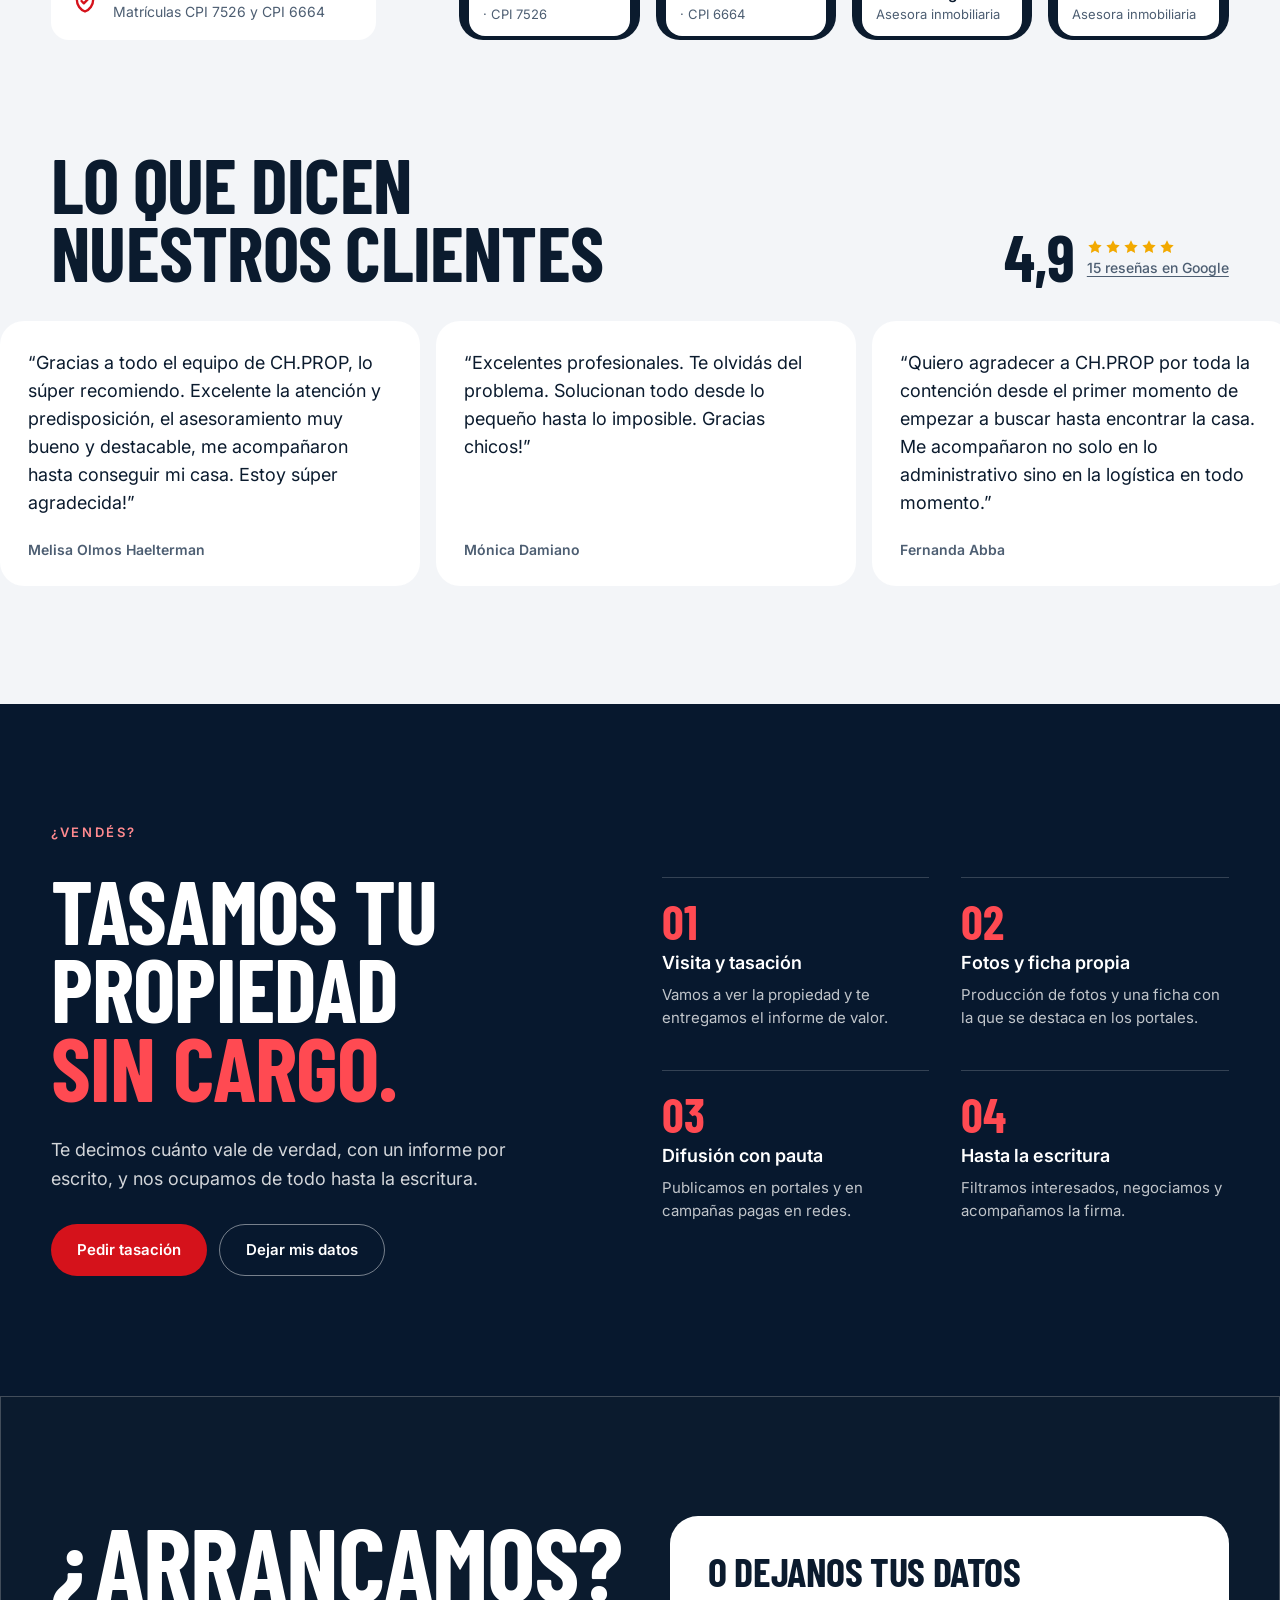
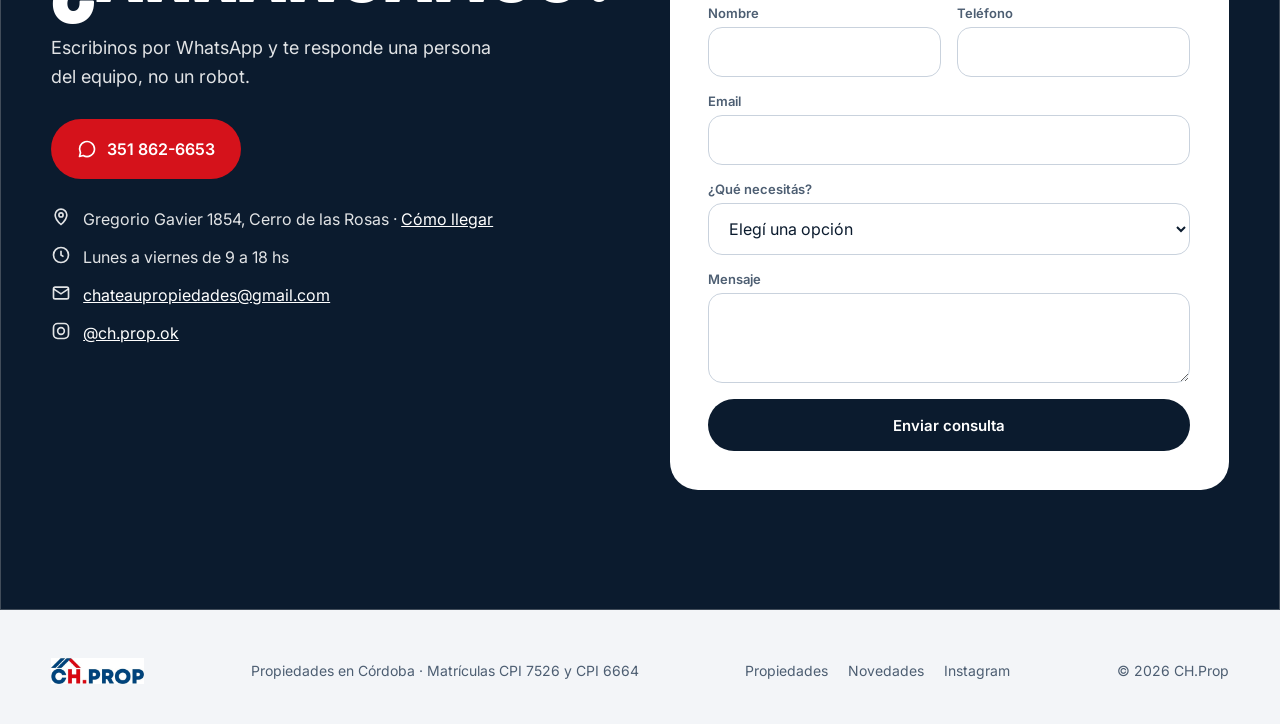
==== commit c75a7832: "Suscripción a Novedades por WhatsApp en la home y en Novedades Formulario corto (nombre, si tiene pr" ====
--- a/index.html
+++ b/index.html
@@ -193,6 +193,11 @@
 .pills span{font:600 12px Inter,sans-serif;letter-spacing:.08em;text-transform:uppercase;padding:7px 12px;border-radius:999px;background:#fff}
 .pills span:first-child{background:var(--red);color:#fff}
 .f-loc{display:inline-flex;align-items:center;gap:8px;font-size:17px;color:var(--muted)}
+a.f-loc{text-decoration:none;cursor:pointer}a.f-loc:hover{color:var(--ink)}
+.map{position:relative;aspect-ratio:16/9;border-radius:24px;overflow:hidden;background:#e9edf2}
+.map iframe{position:absolute;inset:0;width:100%;height:100%;border:0}
+.map-go{align-self:flex-start}
+@media(max-width:700px){.map{aspect-ratio:4/3}}
 .f-price{display:flex;flex-direction:column;align-items:flex-end;gap:4px}
 .f-price small{font:500 13px Inter,sans-serif;color:var(--muted);letter-spacing:.1em;text-transform:uppercase}
 .f-price b{font-size:clamp(44px,5vw,72px)}
@@ -448,6 +453,23 @@
       <div class="nstat"><b class="disp">0</b><span>revalúo de inmuebles urbanos previsto para 2027</span></div>
     </div>
   </a>
+  <div class="subs rv" id="suscribirse">
+    <div class="subs-t">
+      <span class="kicker">Gratis · un mensaje por semana</span>
+      <b class="disp">Recibí Novedades todos los lunes por WhatsApp</b>
+      <p>El dato del mercado de la semana y qué significa si tenés una propiedad en Córdoba. Sin cadenas ni publicidad: te das de baja cuando quieras.</p>
+    </div>
+    <form data-subs novalidate>
+      <div class="row">
+        <label>Tu nombre<input name="nombre" autocomplete="given-name" placeholder="Nombre" required></label>
+        <label>¿Tenés una propiedad?<select name="propiedad" required><option value="">Elegí una opción</option><option value="no">No, solo quiero el informe</option><option value="vender">Sí, la quiero vender</option><option value="alquilar">Sí, la quiero alquilar</option><option value="alquilada">Sí, ya está alquilada</option></select></label>
+      </div>
+      <label class="subs-barrio" hidden>¿En qué barrio?<input name="barrio" placeholder="Ej.: Cerro de las Rosas"></label>
+      <button class="btn red" type="submit">Suscribirme por WhatsApp</button>
+      <p class="subs-ok" hidden>¡Listo! Mandá el mensaje que se abrió en WhatsApp y te sumamos a la lista.</p>
+      <small>Se abre WhatsApp con el mensaje escrito. Para recibir los informes, agendá el 351 663-0472.</small>
+    </form>
+  </div>
 </section>
 
 <!-- NOSOTROS -->
@@ -577,5 +599,6 @@
 </div>
 
 <script src="/app.js"></script>
+<script src="/suscribir.js" defer></script>
 </body>
 </html>
--- a/estilos.css
+++ b/estilos.css
@@ -72,3 +72,20 @@
   *,*::before,*::after{animation:none!important;transition:none!important}
   .rv,.fade{opacity:1!important;transform:none!important}
 }
+
+/* ── Suscripción a Novedades (suscribir.js) ── */
+.subs{display:flex;flex-wrap:wrap;gap:clamp(24px,4vw,56px);align-items:center;background:#fff;border-radius:28px;padding:clamp(26px,4vw,48px)}
+.subs-t{flex:1 1 340px;display:flex;flex-direction:column;gap:14px}
+.subs-t b{font-size:clamp(32px,3.6vw,52px);line-height:1}
+.subs-t p{margin:0;font-size:17px;line-height:1.55;color:var(--body);max-width:460px}
+.subs form{flex:1 1 380px;display:flex;flex-direction:column;gap:14px}
+.subs .row{display:grid;grid-template-columns:1fr 1fr;gap:14px}
+.subs label{display:flex;flex-direction:column;gap:6px;font:600 13px Inter,sans-serif;color:var(--muted)}
+.subs input,.subs select{font:400 16px Inter,sans-serif;color:var(--ink);border:1px solid var(--line);border-radius:14px;padding:14px 16px;background:#fff;width:100%;box-sizing:border-box}
+.subs input:focus,.subs select:focus{outline:none;border-color:var(--ink)}
+.subs [aria-invalid="true"]{border-color:var(--red)}
+.subs .btn{align-self:flex-start}
+.subs-ok{margin:0;font-size:15px;color:var(--body)}
+.subs small{font-size:13px;color:var(--muted)}
+@media (max-width:640px){.subs .row{grid-template-columns:1fr}.subs .btn{width:100%}}
+.subs [hidden]{display:none}
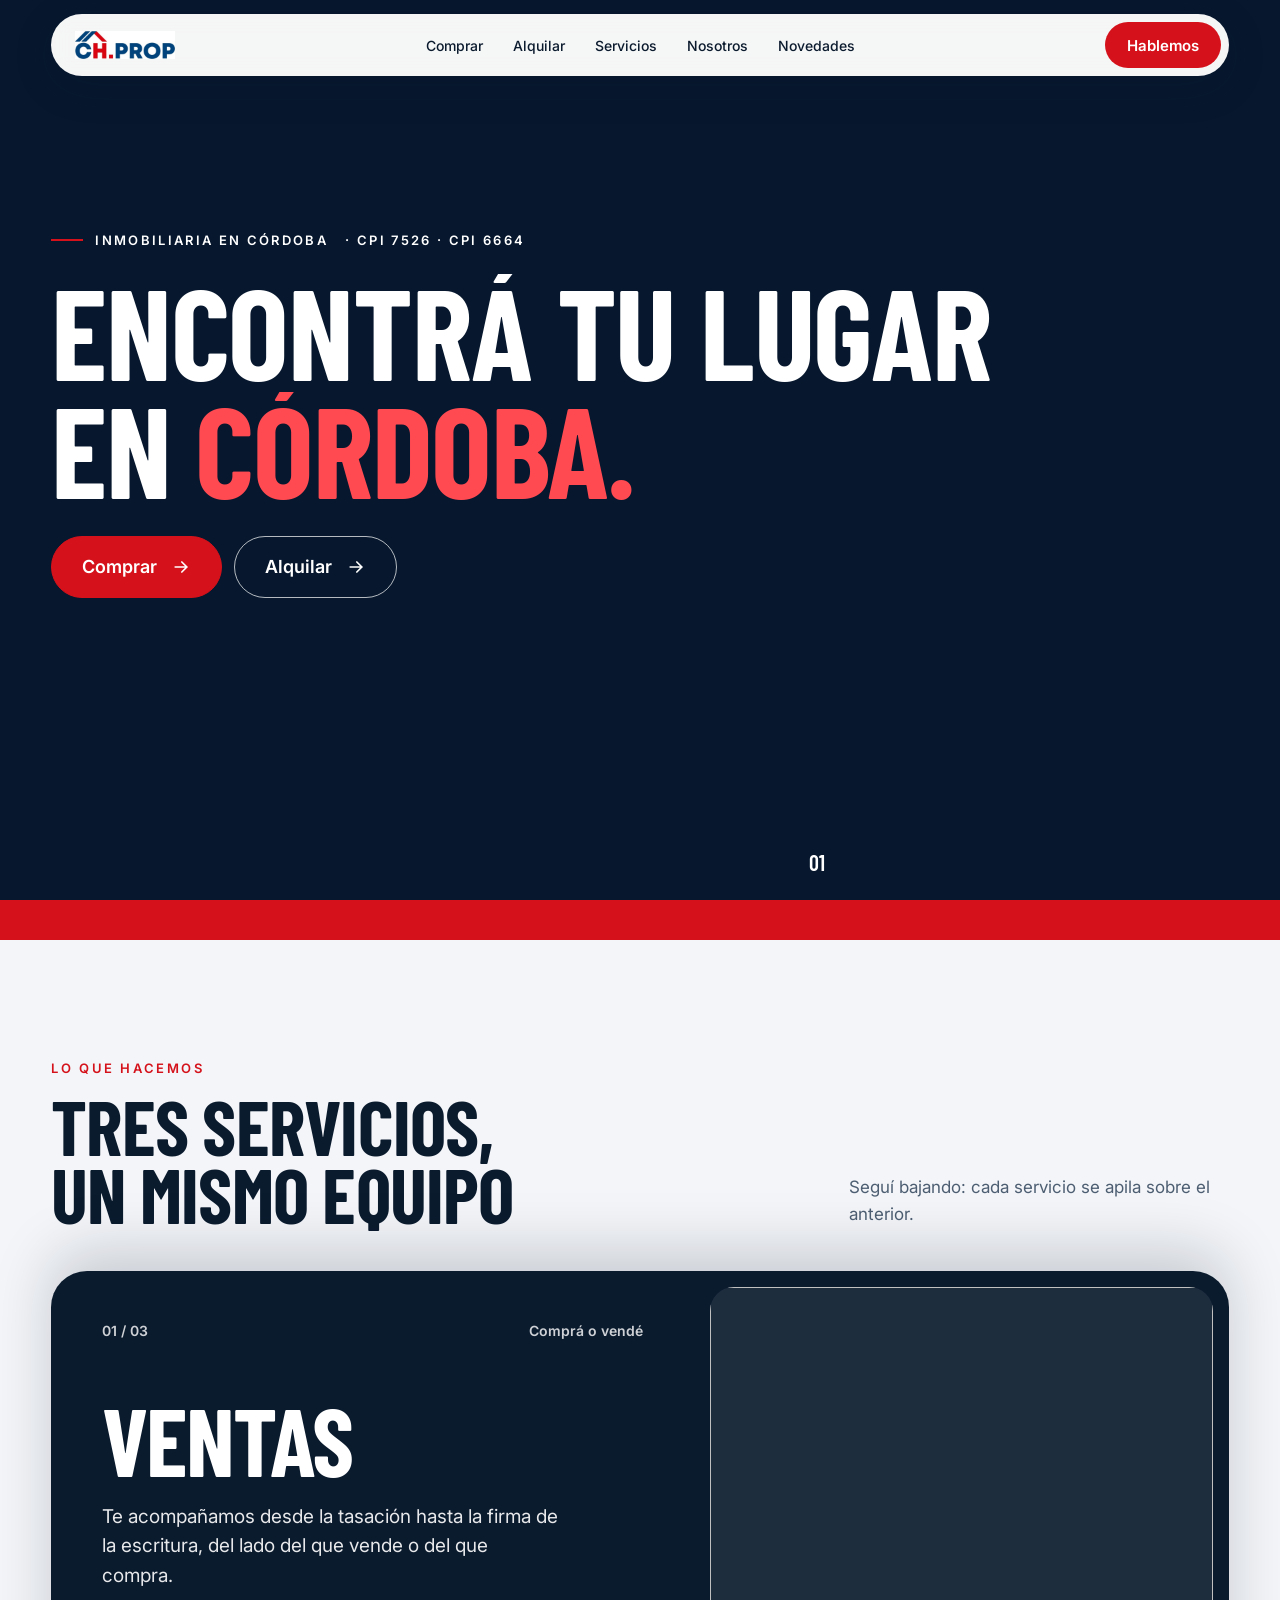
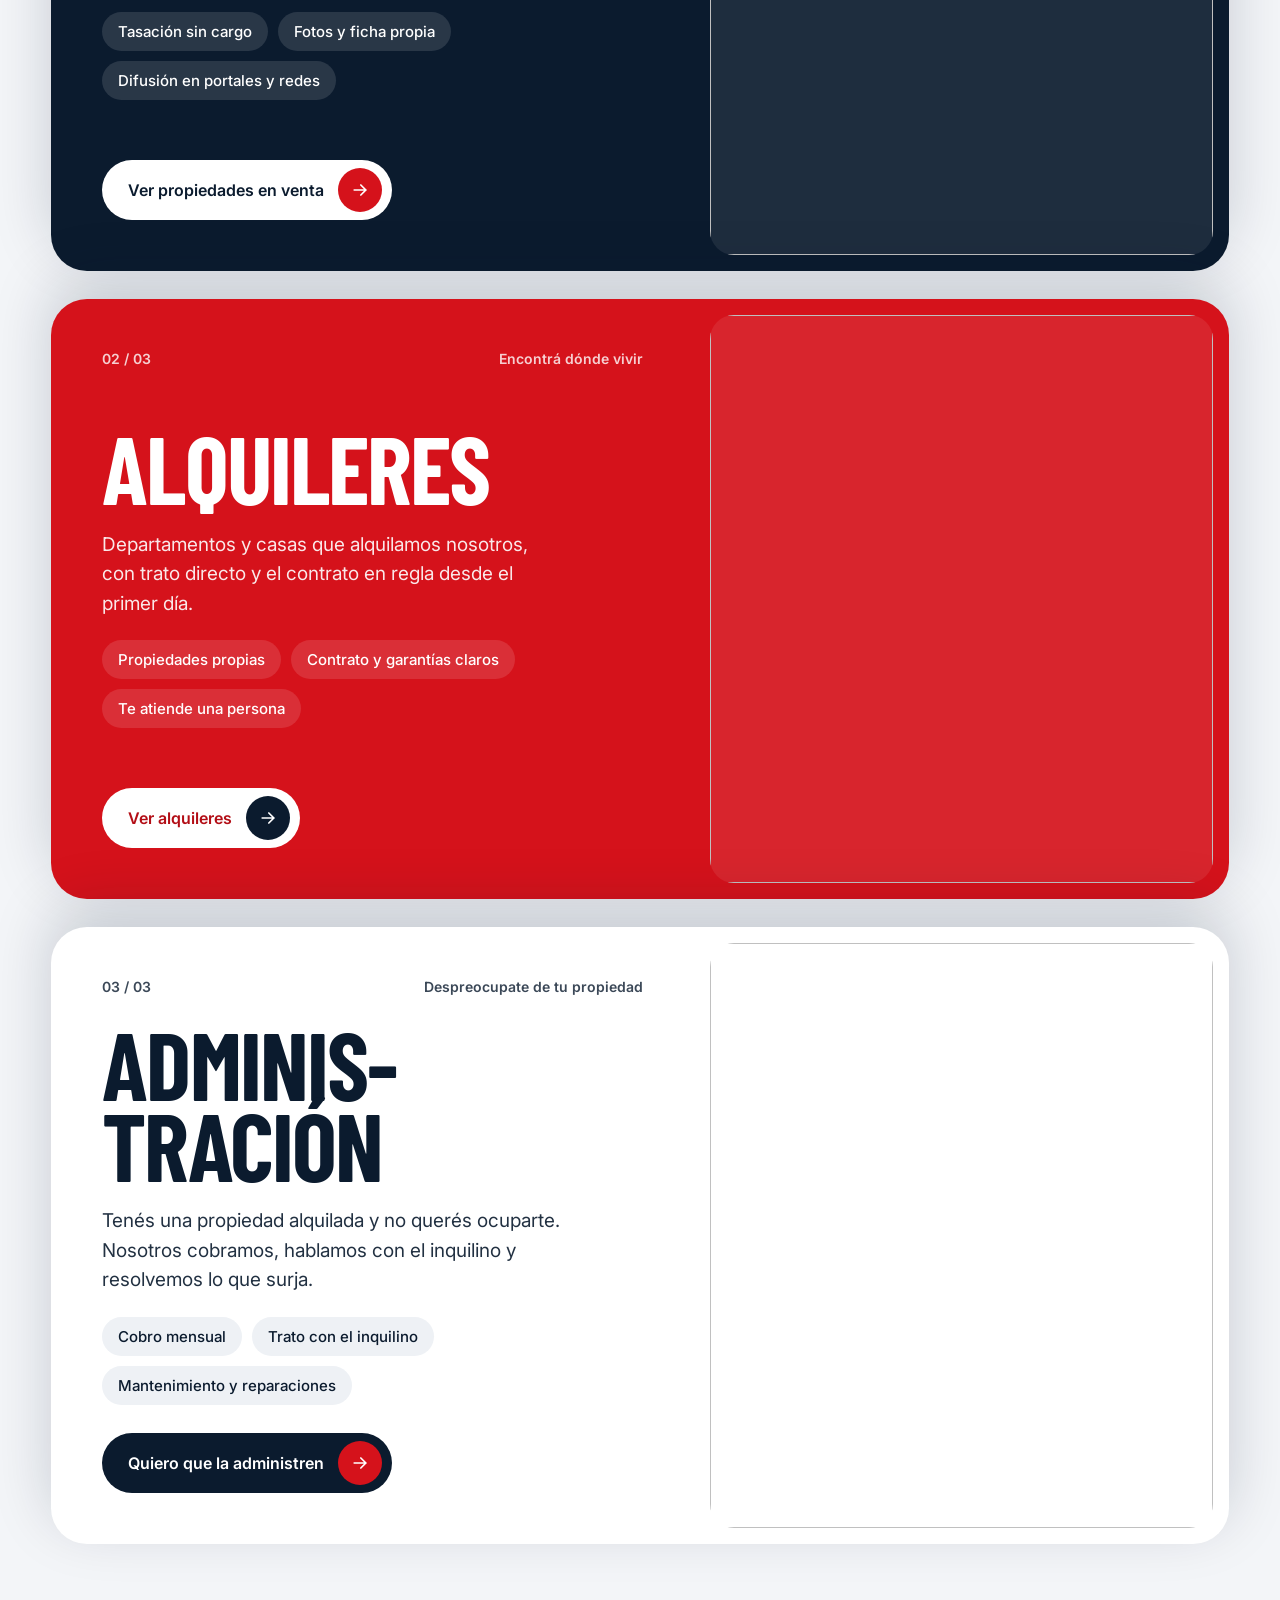
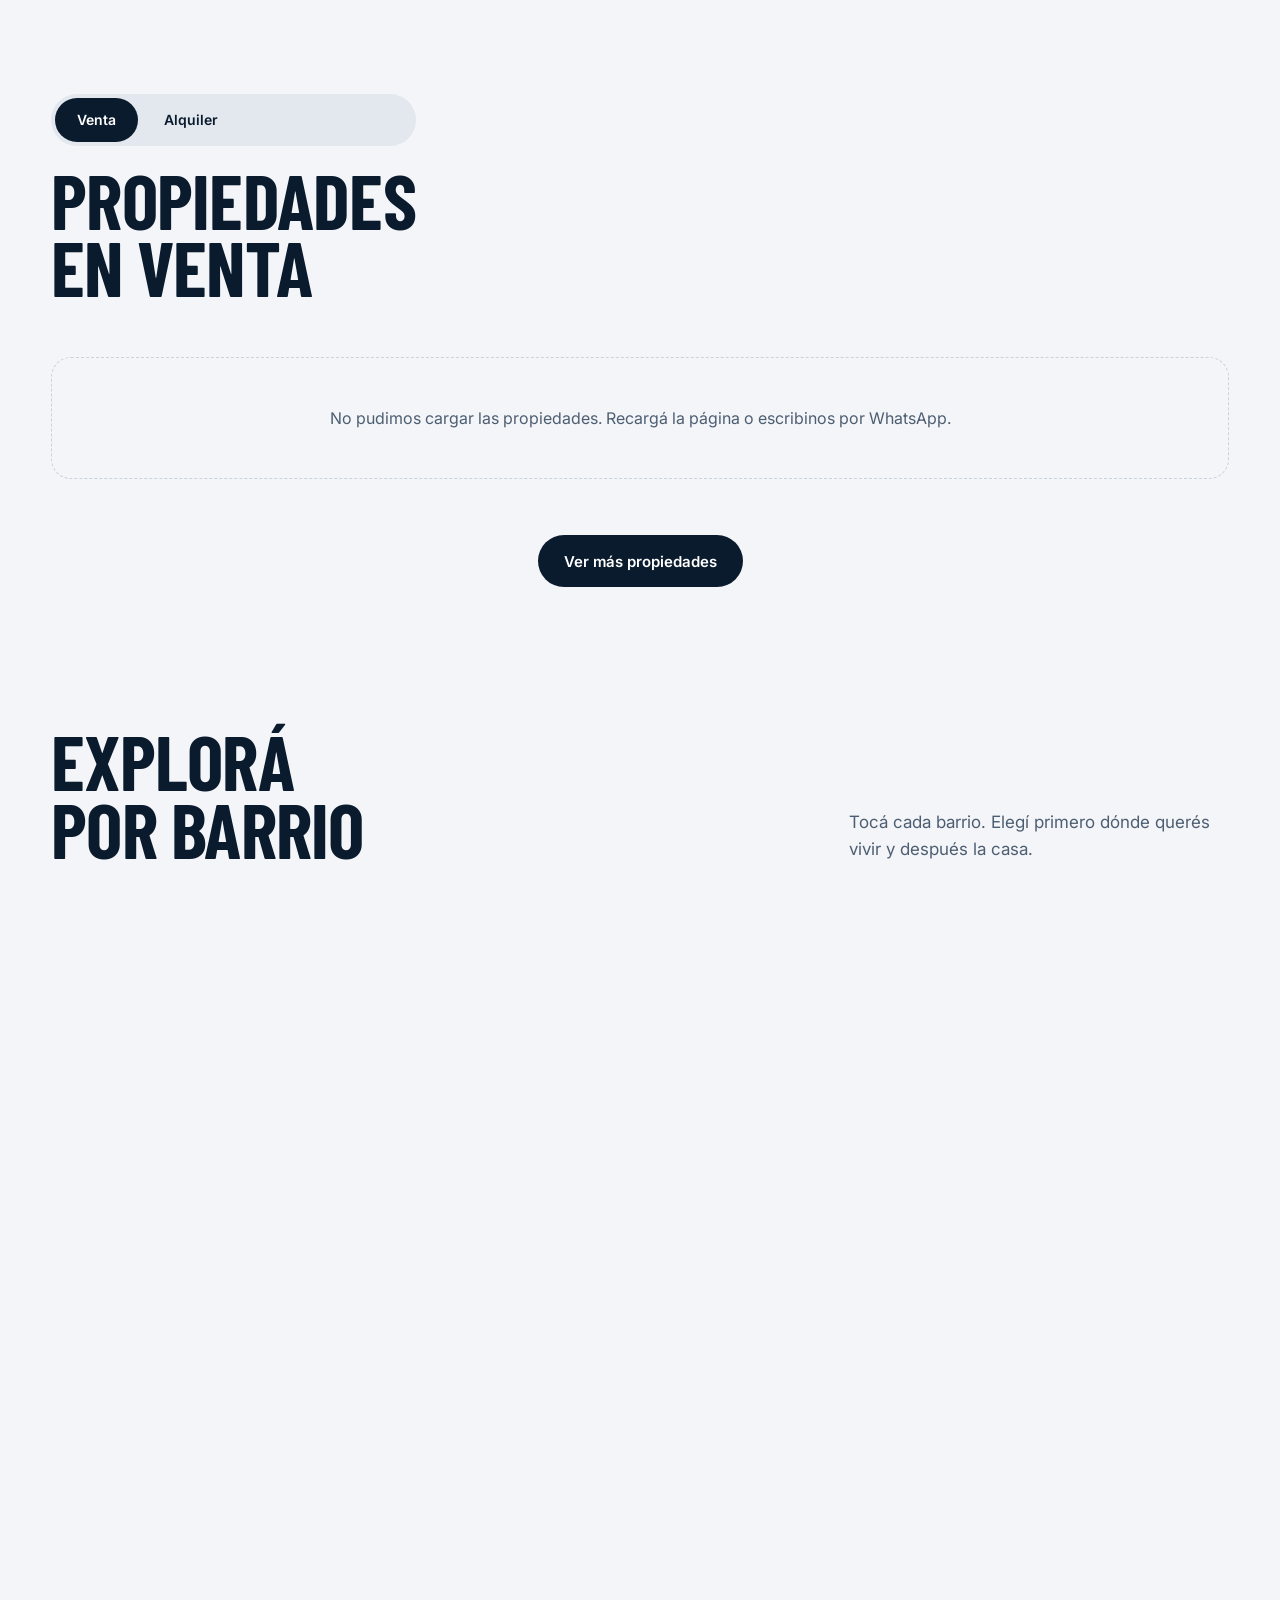
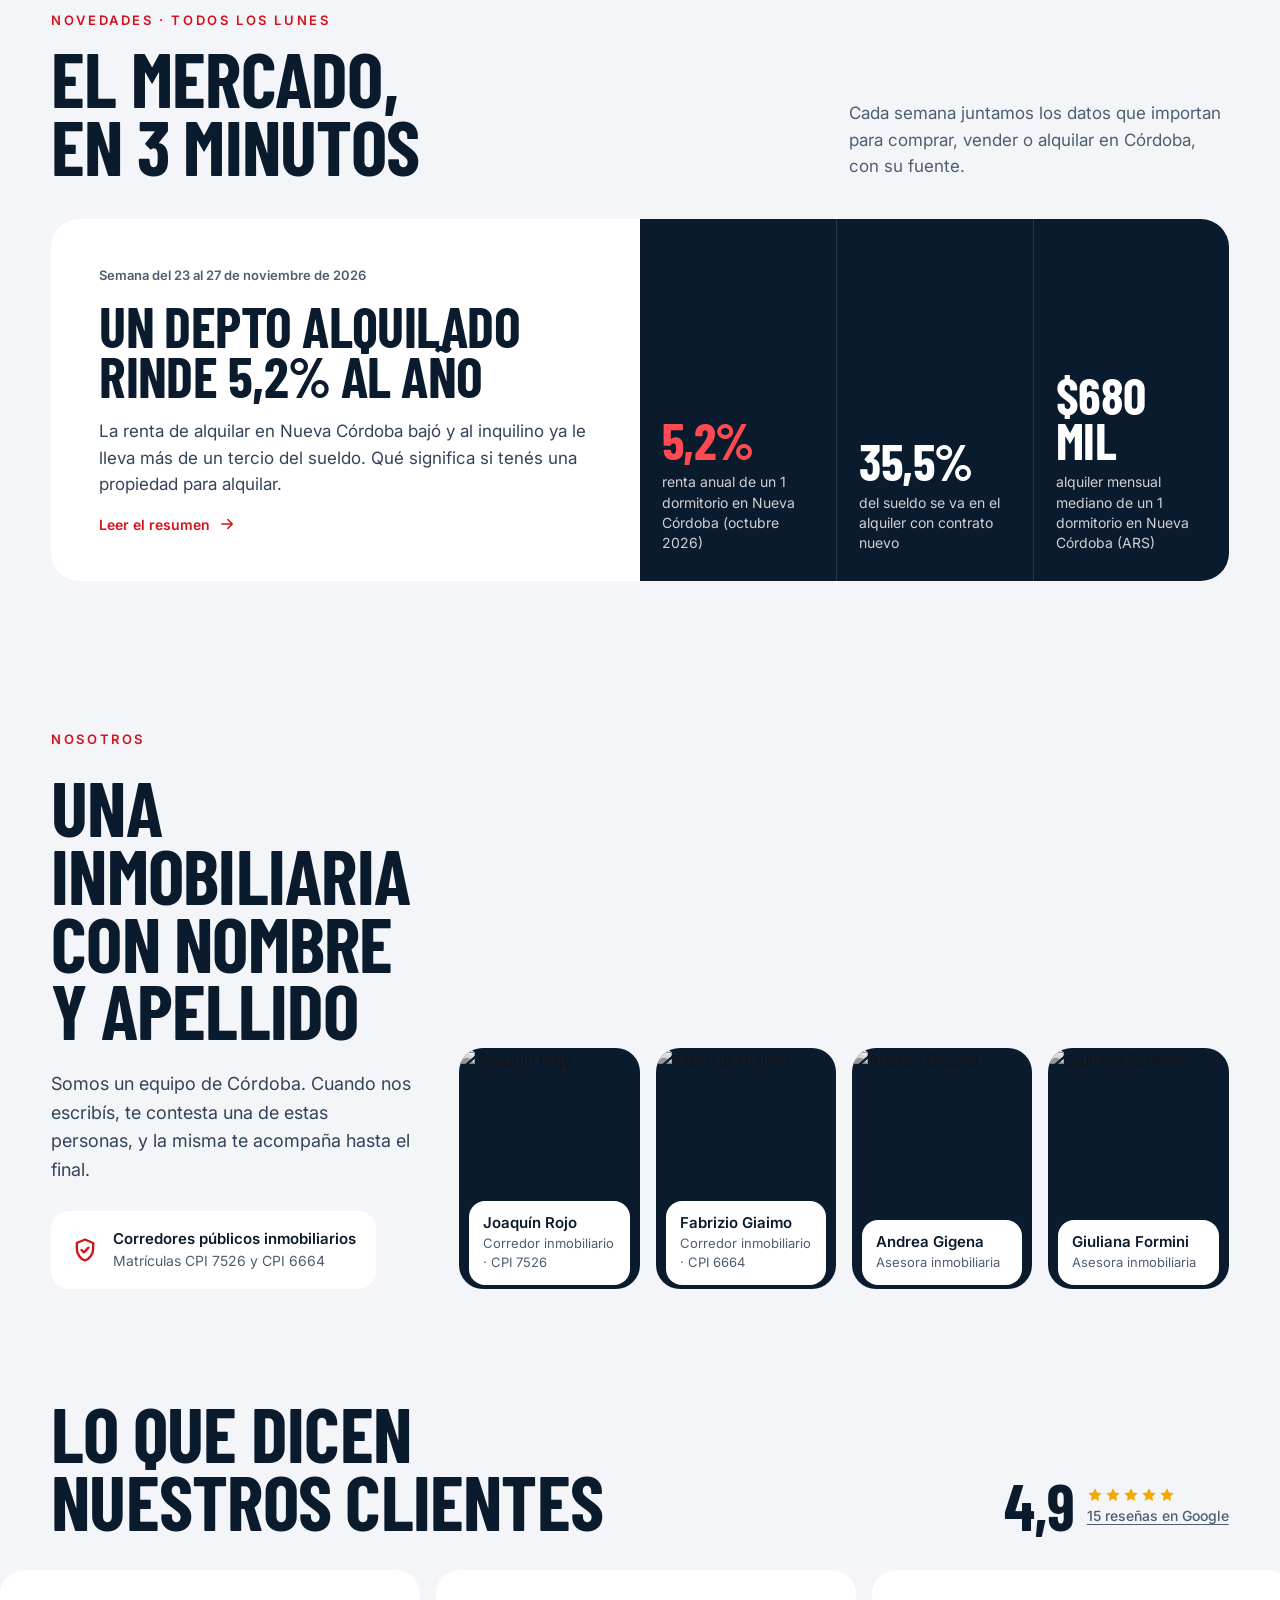
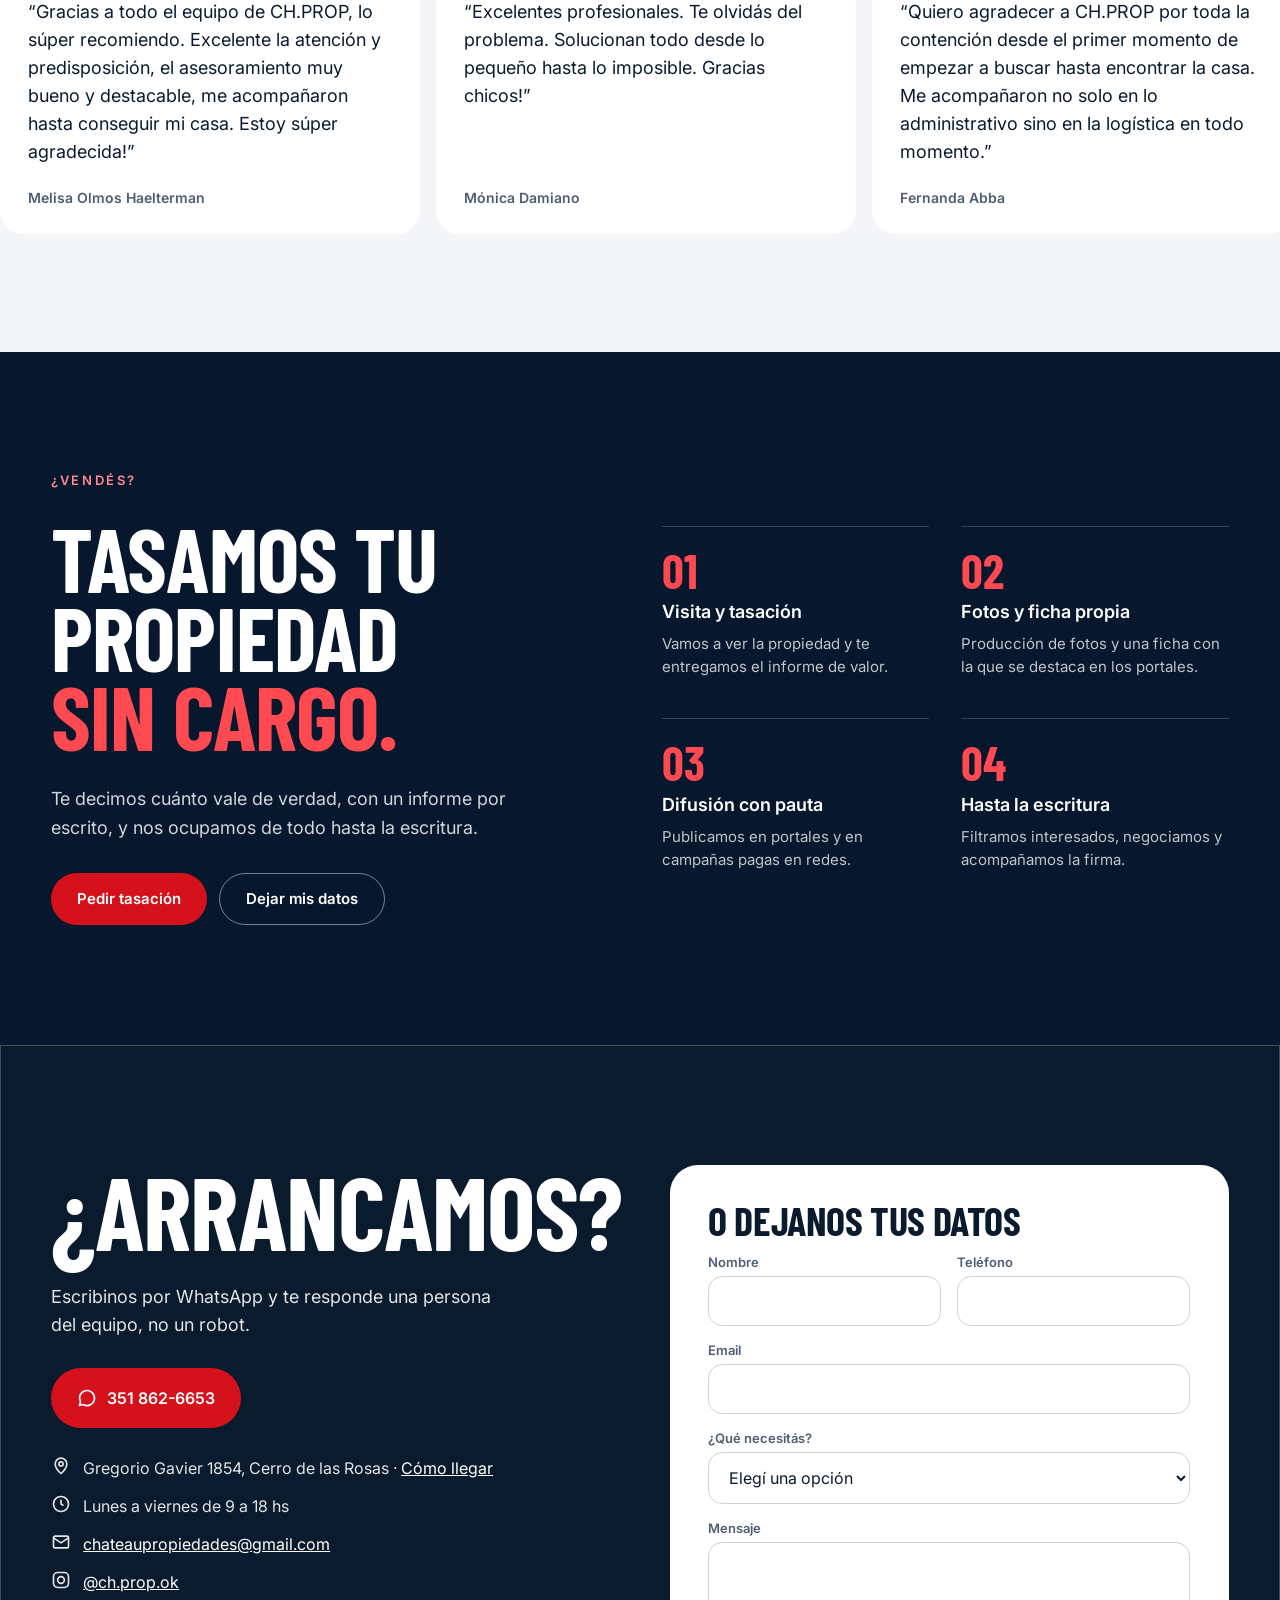
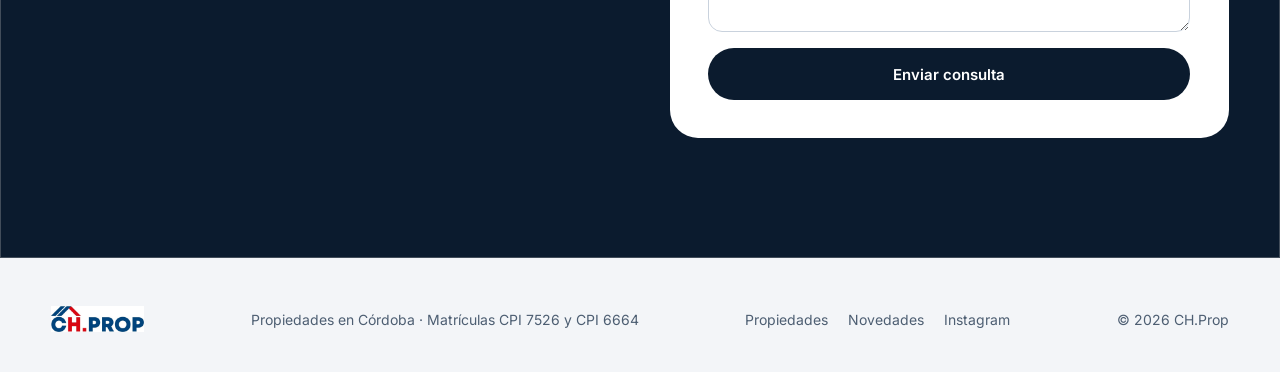
==== commit 5a1198fb: "Novedades: semana del 23 al 27 de noviembre (renta de alquiler 5,2%) y archivo de la edición anterio" ====
--- a/index.html
+++ b/index.html
@@ -442,34 +442,17 @@
   </div>
   <a class="news rv" href="/novedades.html">
     <div class="a">
-      <small>Semana del 16 al 20 de noviembre de 2026</small>
-      <b class="disp">El Inmobiliario Urbano bajaría 30% en 2027</b>
-      <p>El proyecto de Presupuesto de Córdoba baja el impuesto para casi todas las propiedades urbanas. Qué significa si tenés una casa o depto para vender o alquilar.</p>
+      <small>Semana del 23 al 27 de noviembre de 2026</small>
+      <b class="disp">Un depto alquilado rinde 5,2% al año</b>
+      <p>La renta de alquilar en Nueva Córdoba bajó y al inquilino ya le lleva más de un tercio del sueldo. Qué significa si tenés una propiedad para alquilar.</p>
       <span class="go">Leer el resumen<svg width="18" height="18" viewBox="0 0 24 24" fill="none" stroke="currentColor" stroke-width="2" stroke-linecap="round" aria-hidden="true"><path d="M5 12h14M13 6l6 6-6 6"/></svg></span>
     </div>
     <div class="b">
-      <div class="nstat"><b class="disp" style="color:var(--red-l)">−30%</b><span>descuento propuesto en el Inmobiliario Urbano 2027</span></div>
-      <div class="nstat"><b class="disp">97%</b><span>de los inmuebles urbanos tendría el descuento completo</span></div>
-      <div class="nstat"><b class="disp">0</b><span>revalúo de inmuebles urbanos previsto para 2027</span></div>
+      <div class="nstat"><b class="disp" style="color:var(--red-l)">5,2%</b><span>renta anual de un 1 dormitorio en Nueva Córdoba (octubre 2026)</span></div>
+      <div class="nstat"><b class="disp">35,5%</b><span>del sueldo se va en el alquiler con contrato nuevo</span></div>
+      <div class="nstat"><b class="disp">$680 mil</b><span>alquiler mensual mediano de un 1 dormitorio en Nueva Córdoba (ARS)</span></div>
     </div>
   </a>
-  <div class="subs rv" id="suscribirse">
-    <div class="subs-t">
-      <span class="kicker">Gratis · un mensaje por semana</span>
-      <b class="disp">Recibí Novedades todos los lunes por WhatsApp</b>
-      <p>El dato del mercado de la semana y qué significa si tenés una propiedad en Córdoba. Sin cadenas ni publicidad: te das de baja cuando quieras.</p>
-    </div>
-    <form data-subs novalidate>
-      <div class="row">
-        <label>Tu nombre<input name="nombre" autocomplete="given-name" placeholder="Nombre" required></label>
-        <label>¿Tenés una propiedad?<select name="propiedad" required><option value="">Elegí una opción</option><option value="no">No, solo quiero el informe</option><option value="vender">Sí, la quiero vender</option><option value="alquilar">Sí, la quiero alquilar</option><option value="alquilada">Sí, ya está alquilada</option></select></label>
-      </div>
-      <label class="subs-barrio" hidden>¿En qué barrio?<input name="barrio" placeholder="Ej.: Cerro de las Rosas"></label>
-      <button class="btn red" type="submit">Suscribirme por WhatsApp</button>
-      <p class="subs-ok" hidden>¡Listo! Mandá el mensaje que se abrió en WhatsApp y te sumamos a la lista.</p>
-      <small>Se abre WhatsApp con el mensaje escrito. Para recibir los informes, agendá el 351 663-0472.</small>
-    </form>
-  </div>
 </section>
 
 <!-- NOSOTROS -->
@@ -599,6 +582,5 @@
 </div>
 
 <script src="/app.js"></script>
-<script src="/suscribir.js" defer></script>
 </body>
 </html>
